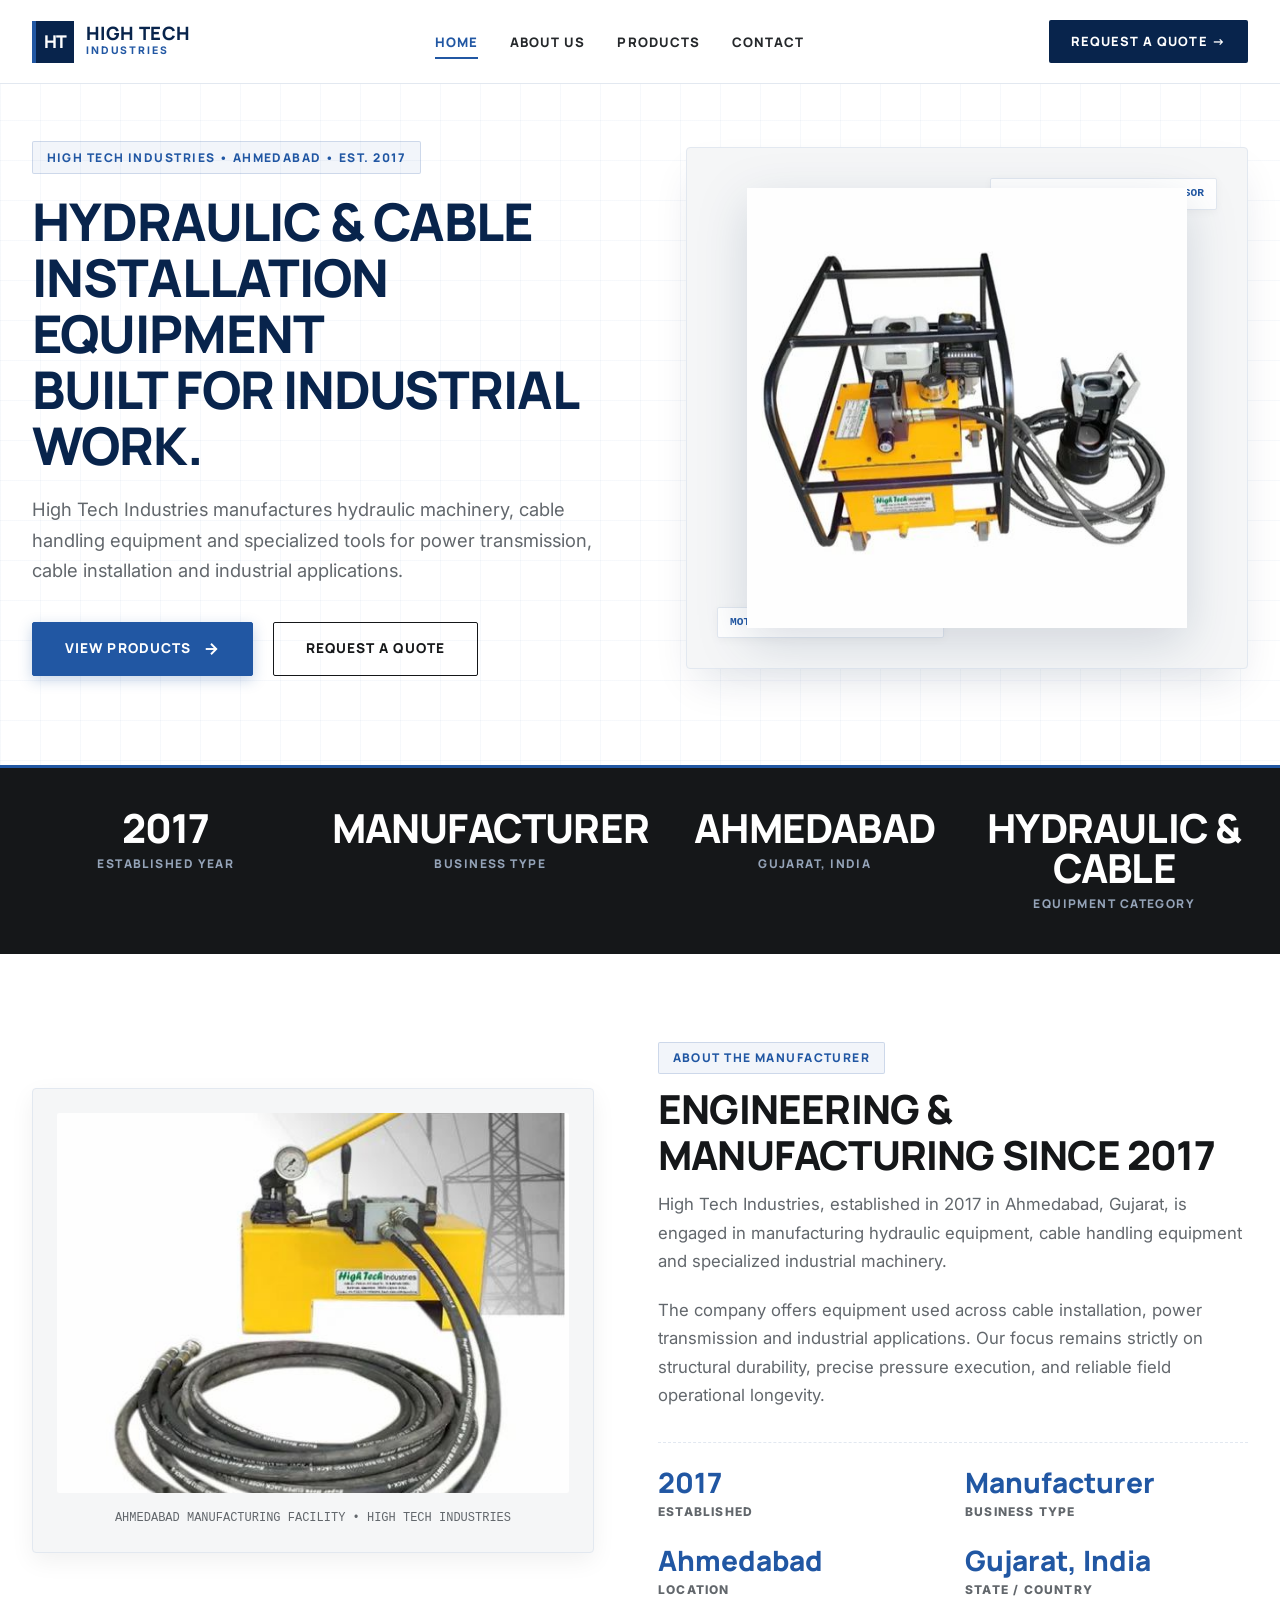
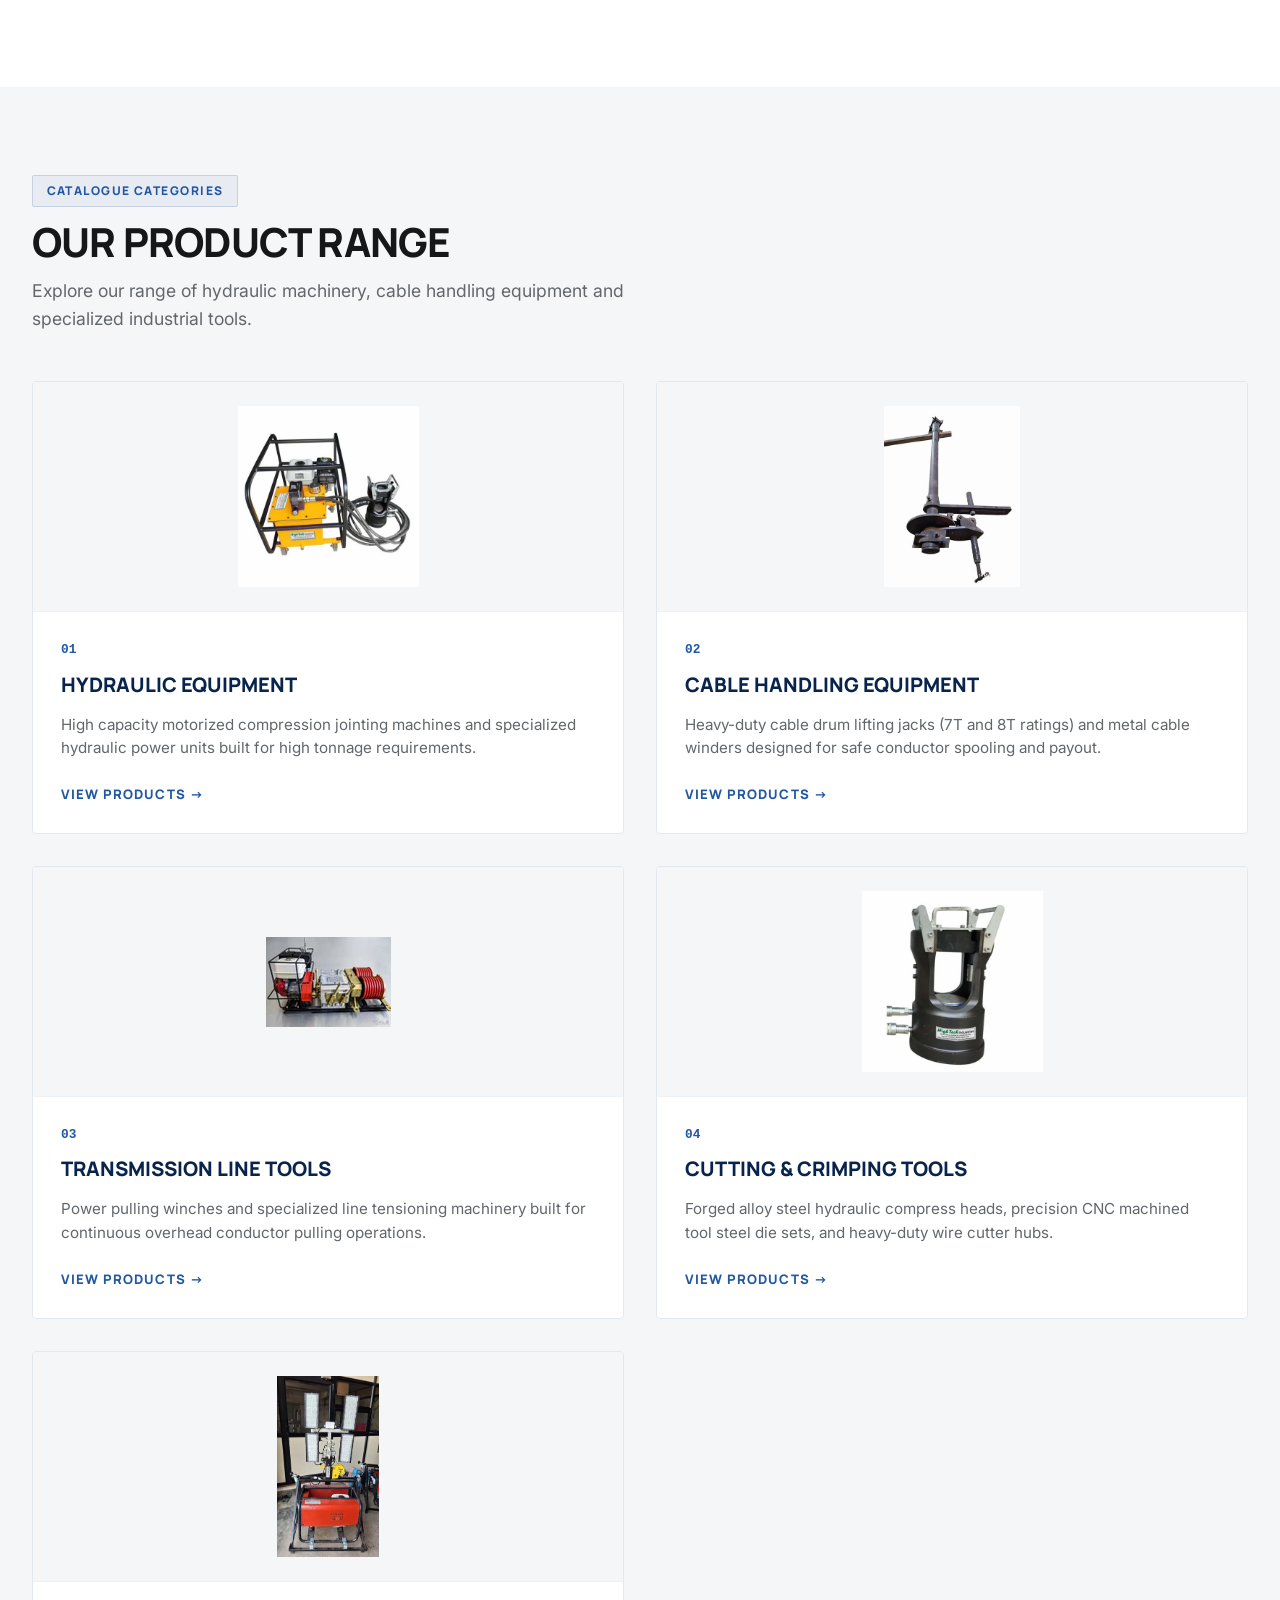
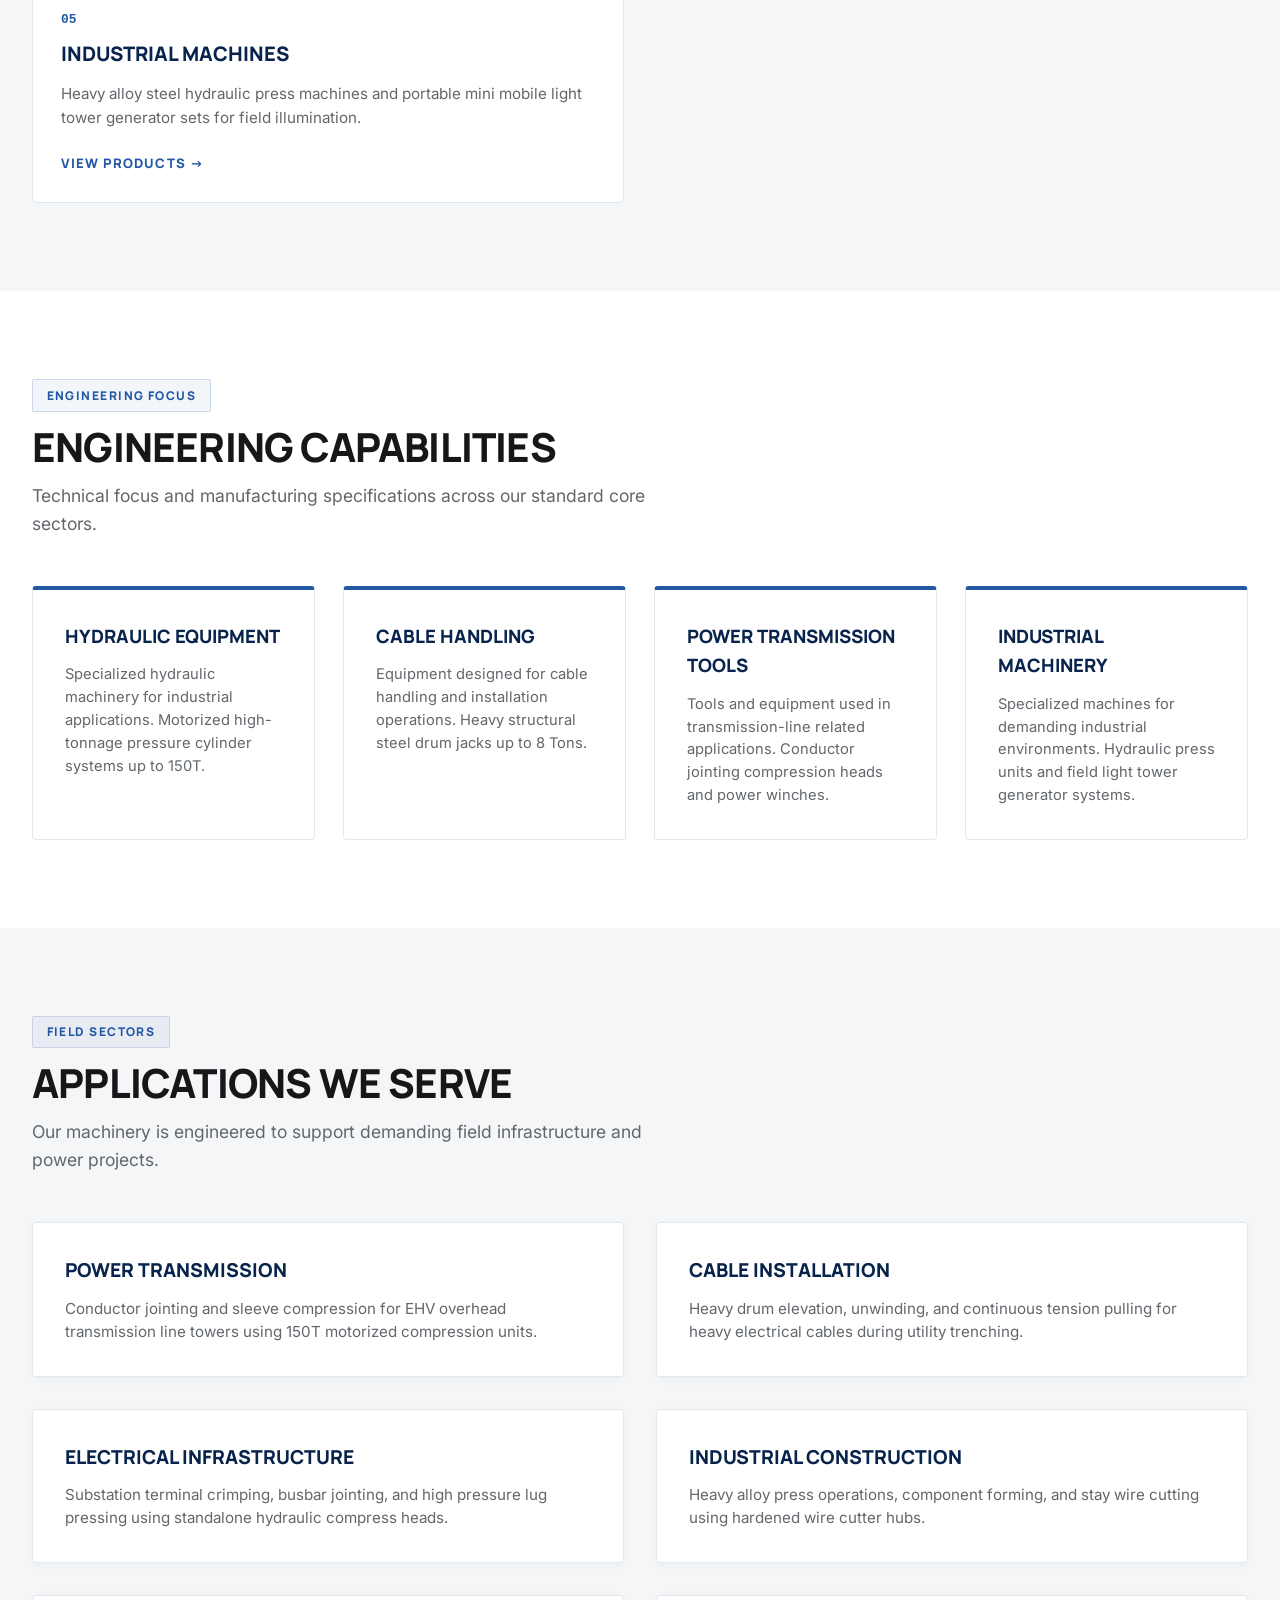
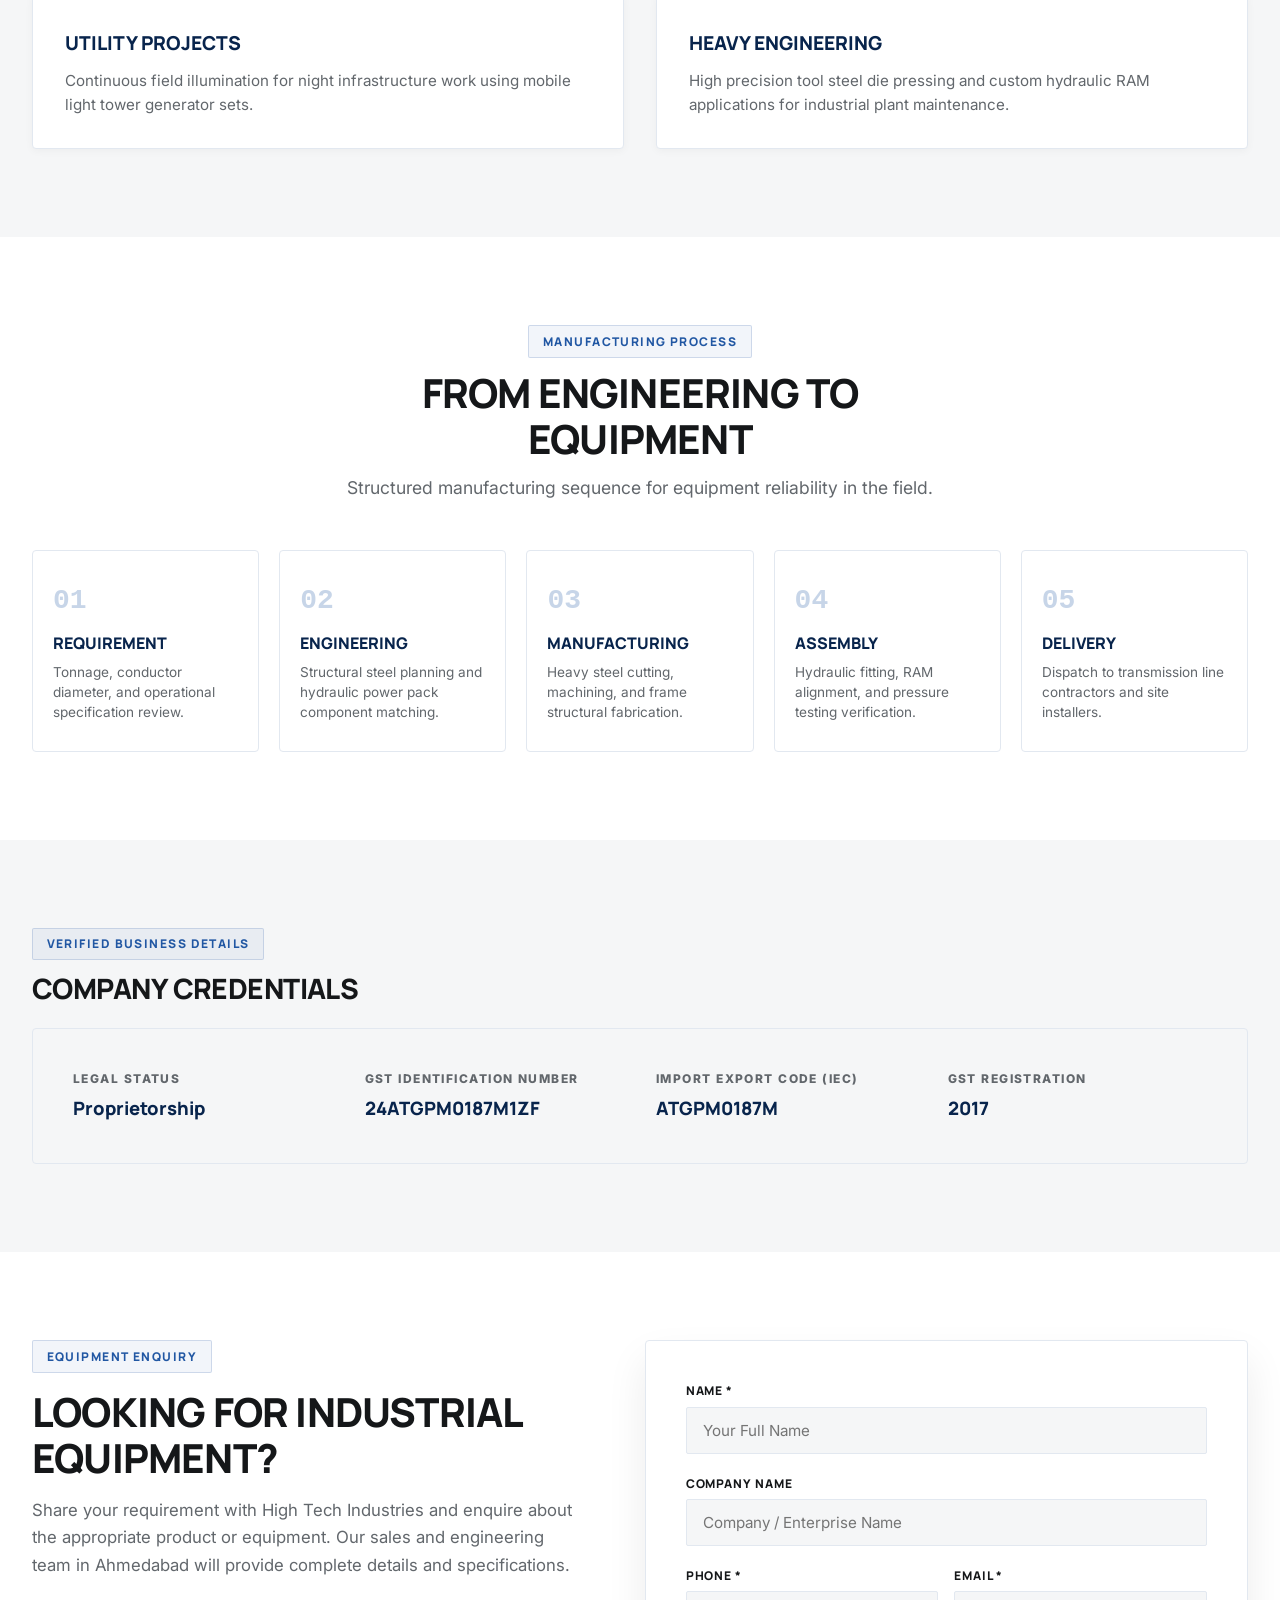
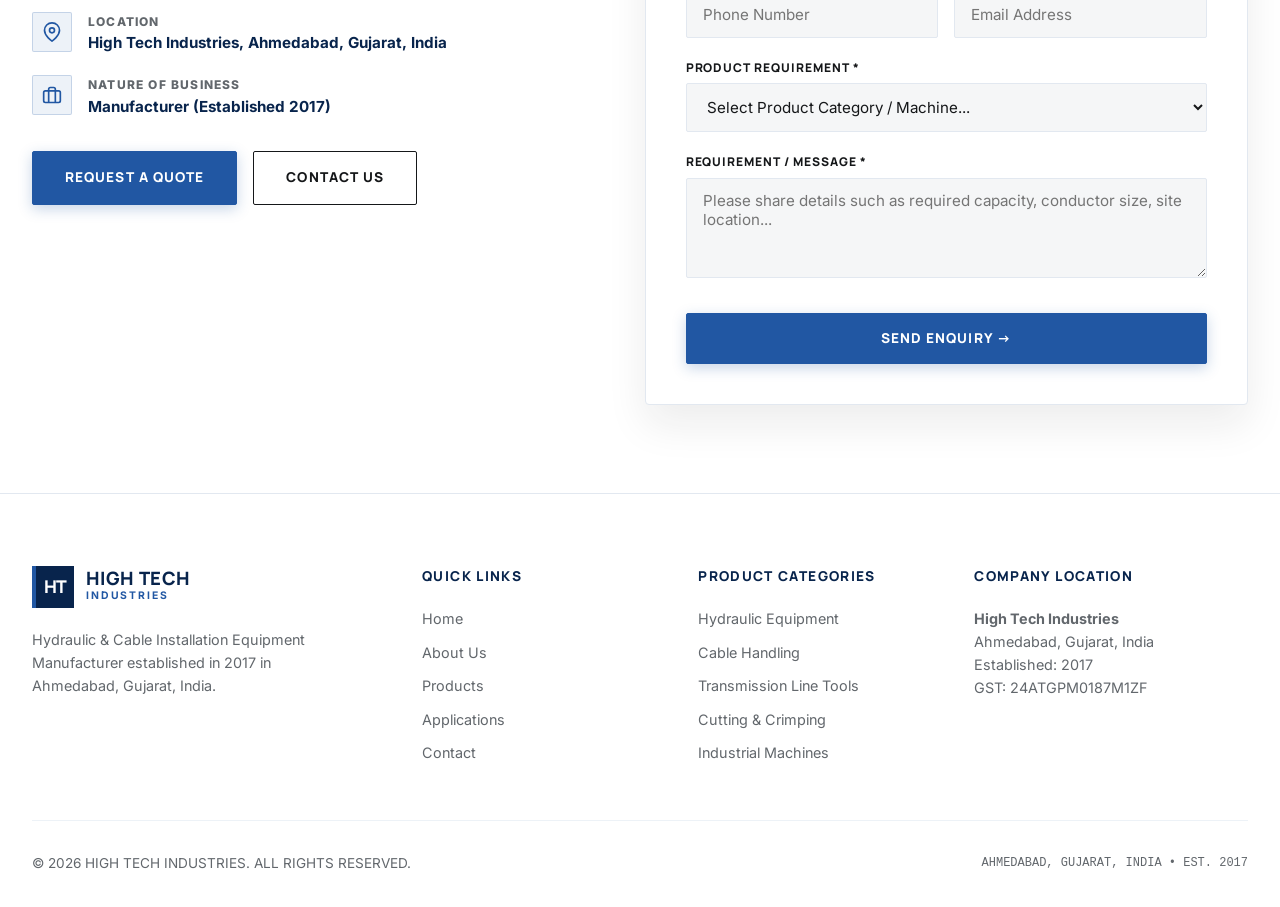
==== index.html @ d9c20f84 "Add files via upload" ====
<!DOCTYPE html>
<html lang="en">

<head>
  <meta charset="UTF-8">
  <meta name="viewport" content="width=device-width, initial-scale=1.0">

  <title>High Tech Industries | Hydraulic & Cable Equipment Manufacturer Ahmedabad</title>
  <meta name="title" content="High Tech Industries | Hydraulic & Cable Equipment Manufacturer Ahmedabad">
  <meta name="description"
    content="High Tech Industries is an Ahmedabad-based manufacturer of hydraulic compressor machines, cable handling equipment, drum lifting jacks, hydraulic tools and industrial machinery. Established 2017.">
  <meta name="keywords"
    content="Hydraulic Compressor Manufacturer, Hydraulic Compressor Joint Machine, Cable Drum Lifting Jack, Cable Pulling Winch Manufacturer, Hydraulic Crimping Tools, Cable Installation Equipment, Power Transmission Tools, Ahmedabad, Gujarat">
  <meta name="robots" content="index, follow">

  <!-- Open Graph -->
  <meta property="og:type" content="website">
  <meta property="og:title" content="High Tech Industries | Hydraulic & Cable Equipment Manufacturer Ahmedabad">
  <meta property="og:description"
    content="High Tech Industries manufactures hydraulic machinery, cable handling equipment and specialized industrial tools. Established 2017 in Ahmedabad, Gujarat.">
  <meta property="og:image" content="assets/images/hero/hero-product-150t.jpg">

  <!-- Favicon -->
  <link rel="icon" type="image/svg+xml"
    href="data:image/svg+xml,<svg xmlns='http://www.w3.org/2000/svg' viewBox='0 0 100 100'><rect width='100' height='100' fill='%2308244C'/><text y='70' x='20' font-size='65' fill='%232157A3' font-weight='bold'>H</text></svg>">

  <!-- Stylesheet -->
  <link rel="stylesheet" href="css/style.css">

  <!-- Organization Schema -->
  <script type="application/ld+json">
  {
    "@context": "https://schema.org",
    "@type": "Organization",
    "name": "High Tech Industries",
    "url": "https://hightechindustries.in",
    "logo": "assets/images/hero/hero-product-150t.jpg",
    "foundingDate": "2017",
    "taxID": "24ATGPM0187M1ZF",
    "address": {
      "@type": "PostalAddress",
      "addressLocality": "Ahmedabad",
      "addressRegion": "Gujarat",
      "addressCountry": "India"
    },
    "description": "Manufacturer of hydraulic compressor joint machines, cable drum lifting jacks, cable winches, and industrial hydraulic machinery."
  }
  </script>
</head>

<body>

  <!-- CORPORATE HEADER -->
  <header class="site-header" id="siteHeader">
    <div class="container header-inner">
      <a href="index.html" class="brand-logo-wrap" aria-label="High Tech Industries Home">
        <div class="brand-logo-mark">HT</div>
        <div class="brand-logo-text">
          <span class="brand-logo-title">HIGH TECH</span>
          <span class="brand-logo-sub">INDUSTRIES</span>
        </div>
      </a>

      <ul class="nav-links-list">
        <li><a href="index.html" class="nav-item-link active">HOME</a></li>
        <li><a href="about.html" class="nav-item-link">ABOUT US</a></li>
        <li><a href="products.html" class="nav-item-link">PRODUCTS</a></li>
        <li><a href="contact.html" class="nav-item-link">CONTACT</a></li>
      </ul>

      <div style="display: flex; align-items: center; gap: 1rem;">
        <a href="#contactSection" class="nav-cta-btn">
          REQUEST A QUOTE &rarr;
        </a>
        <button class="mobile-nav-toggle" id="mobileNavToggle" aria-label="Toggle Navigation Menu">
          <span></span>
          <span></span>
          <span></span>
        </button>
      </div>
    </div>
  </header>

  <!-- MOBILE MENU OVERLAY -->
  <div class="mobile-full-menu" id="mobileFullMenu">
    <ul class="mobile-menu-links">
      <li><a href="index.html" class="mobile-menu-link">HOME</a></li>
      <li><a href="about.html" class="mobile-menu-link">ABOUT US</a></li>
      <li><a href="products.html" class="mobile-menu-link">PRODUCTS</a></li>
      <li><a href="contact.html" class="mobile-menu-link">CONTACT</a></li>
      <li style="margin-top: 0.5rem;">
        <a href="#contactSection" class="btn-primary-hero" style="width: 100%;">REQUEST A QUOTE &rarr;</a>
      </li>
    </ul>
  </div>

  <!-- HOMEPAGE HERO SECTION -->
  <section class="hero-light-stage" id="heroSection">
    <div class="tech-grid-light-bg"></div>
    <div class="container hero-grid-layout">

      <!-- Left Content -->
      <div class="reveal-fade-up">
        <div style="margin-bottom: 1.25rem;">
          <span class="tech-tag">
            HIGH TECH INDUSTRIES &bull; AHMEDABAD &bull; EST. 2017
          </span>
        </div>

        <h1 class="hero-super-title">
          HYDRAULIC & CABLE<br>
          INSTALLATION EQUIPMENT<br>
          BUILT FOR INDUSTRIAL WORK.
        </h1>

        <p class="hero-sub-text">
          High Tech Industries manufactures hydraulic machinery, cable handling equipment and specialized tools for
          power transmission, cable installation and industrial applications.
        </p>

        <div class="hero-btn-group">
          <a href="products.html" class="btn-primary-hero">
            VIEW PRODUCTS
            <svg width="18" height="18" viewBox="0 0 24 24" fill="none" stroke="currentColor" stroke-width="2.5">
              <line x1="5" y1="12" x2="19" y2="12"></line>
              <polyline points="12 5 19 12 12 19"></polyline>
            </svg>
          </a>
          <a href="#contactSection" class="btn-outline-hero">REQUEST A QUOTE</a>
        </div>
      </div>

      <!-- Right Visual Stage (Real Product Photo) -->
      <div class="hero-product-stage" id="heroProductStage">
        <div class="hero-product-frame">
          <div class="hero-tech-annotation top-right">
            01 / 150T HYDRAULIC COMPRESSOR
          </div>
          <div class="hero-tech-annotation bottom-left">
            MOTORIZED HYDRAULIC POWER PACK
          </div>

          <img src="assets/images/hero/hero-product-150t.jpg"
            alt="150T Hydraulic Compressor Joint Machine manufactured by High Tech Industries Ahmedabad"
            fetchpriority="high" />
        </div>
      </div>

    </div>
  </section>

  <!-- TRUST INFORMATION STRIP -->
  <section class="trust-info-strip">
    <div class="container trust-info-grid">
      <div>
        <div class="trust-stat-num">2017</div>
        <div class="trust-stat-label">ESTABLISHED YEAR</div>
      </div>
      <div>
        <div class="trust-stat-num">MANUFACTURER</div>
        <div class="trust-stat-label">BUSINESS TYPE</div>
      </div>
      <div>
        <div class="trust-stat-num">AHMEDABAD</div>
        <div class="trust-stat-label">GUJARAT, INDIA</div>
      </div>
      <div>
        <div class="trust-stat-num">HYDRAULIC & CABLE</div>
        <div class="trust-stat-label">EQUIPMENT CATEGORY</div>
      </div>
    </div>
  </section>

  <!-- ABOUT COMPANY SECTION -->
  <section class="section-padding" id="aboutSection">
    <div class="container about-grid">
      <div class="about-visual-box reveal-clip-up">
        <img src="assets/images/company/factory-facility.jpg"
          alt="High Tech Industries Manufacturing Facility in Ahmedabad" />
        <div
          style="margin-top: 1rem; font-family: var(--font-mono); font-size: 0.75rem; color: var(--color-text-secondary); text-align: center;">
          AHMEDABAD MANUFACTURING FACILITY &bull; HIGH TECH INDUSTRIES
        </div>
      </div>

      <div class="reveal-fade-up">
        <span class="tech-tag">ABOUT THE MANUFACTURER</span>
        <h2 class="section-title">ENGINEERING & MANUFACTURING SINCE 2017</h2>
        <p style="color: var(--color-text-secondary); font-size: 1.05rem; line-height: 1.7; margin-bottom: 1.25rem;">
          High Tech Industries, established in 2017 in Ahmedabad, Gujarat, is engaged in manufacturing hydraulic
          equipment, cable handling equipment and specialized industrial machinery.
        </p>
        <p style="color: var(--color-text-secondary); font-size: 1.05rem; line-height: 1.7;">
          The company offers equipment used across cable installation, power transmission and industrial applications.
          Our focus remains strictly on structural durability, precise pressure execution, and reliable field
          operational longevity.
        </p>

        <div class="about-info-specs">
          <div>
            <div class="about-spec-val">2017</div>
            <div class="about-spec-lbl">Established</div>
          </div>
          <div>
            <div class="about-spec-val">Manufacturer</div>
            <div class="about-spec-lbl">Business Type</div>
          </div>
          <div>
            <div class="about-spec-val">Ahmedabad</div>
            <div class="about-spec-lbl">Location</div>
          </div>
          <div>
            <div class="about-spec-val">Gujarat, India</div>
            <div class="about-spec-lbl">State / Country</div>
          </div>
        </div>
      </div>
    </div>
  </section>

  <!-- PRODUCT CATEGORIES SECTION -->
  <section class="section-padding" style="background-color: var(--color-light-grey);" id="categoriesSection">
    <div class="container">
      <div class="editorial-header reveal-fade-up">
        <span class="tech-tag">CATALOGUE CATEGORIES</span>
        <h2 class="section-title">OUR PRODUCT RANGE</h2>
        <p class="section-subtitle">
          Explore our range of hydraulic machinery, cable handling equipment and specialized industrial tools.
        </p>
      </div>

      <div class="category-panels-grid">

        <!-- Category 01 -->
        <div class="category-panel-card reveal-fade-up">
          <div class="cat-panel-img-box">
            <img src="assets/images/products/hydraulic-compressor/hydraulic-compressor-150t.jpg"
              alt="Hydraulic Equipment" />
          </div>
          <div class="cat-panel-body">
            <div class="cat-panel-num">01</div>
            <h3 class="cat-panel-title">HYDRAULIC EQUIPMENT</h3>
            <p class="cat-panel-desc">
              High capacity motorized compression jointing machines and specialized hydraulic power units built for high
              tonnage requirements.
            </p>
            <a href="products.html" class="cat-panel-link">VIEW PRODUCTS &rarr;</a>
          </div>
        </div>

        <!-- Category 02 -->
        <div class="category-panel-card reveal-fade-up">
          <div class="cat-panel-img-box">
            <img src="assets/images/products/cable-drum-jack/drum-lifting-jack-8-ton.jpg"
              alt="Cable Handling Equipment" />
          </div>
          <div class="cat-panel-body">
            <div class="cat-panel-num">02</div>
            <h3 class="cat-panel-title">CABLE HANDLING EQUIPMENT</h3>
            <p class="cat-panel-desc">
              Heavy-duty cable drum lifting jacks (7T and 8T ratings) and metal cable winders designed for safe
              conductor spooling and payout.
            </p>
            <a href="products.html" class="cat-panel-link">VIEW PRODUCTS &rarr;</a>
          </div>
        </div>

        <!-- Category 03 -->
        <div class="category-panel-card reveal-fade-up">
          <div class="cat-panel-img-box">
            <img src="assets/images/products/cable-winch/cable-pulling-winch.jpg" alt="Transmission Line Tools" />
          </div>
          <div class="cat-panel-body">
            <div class="cat-panel-num">03</div>
            <h3 class="cat-panel-title">TRANSMISSION LINE TOOLS</h3>
            <p class="cat-panel-desc">
              Power pulling winches and specialized line tensioning machinery built for continuous overhead conductor
              pulling operations.
            </p>
            <a href="products.html" class="cat-panel-link">VIEW PRODUCTS &rarr;</a>
          </div>
        </div>

        <!-- Category 04 -->
        <div class="category-panel-card reveal-fade-up">
          <div class="cat-panel-img-box">
            <img src="assets/images/products/compressor-head/hydraulic-compress-head.jpg"
              alt="Cutting & Crimping Tools" />
          </div>
          <div class="cat-panel-body">
            <div class="cat-panel-num">04</div>
            <h3 class="cat-panel-title">CUTTING & CRIMPING TOOLS</h3>
            <p class="cat-panel-desc">
              Forged alloy steel hydraulic compress heads, precision CNC machined tool steel die sets, and heavy-duty
              wire cutter hubs.
            </p>
            <a href="products.html" class="cat-panel-link">VIEW PRODUCTS &rarr;</a>
          </div>
        </div>

        <!-- Category 05 -->
        <div class="category-panel-card reveal-fade-up">
          <div class="cat-panel-img-box">
            <img src="assets/images/products/tower-generator/mini-mobile-light-tower.jpg" alt="Industrial Machines" />
          </div>
          <div class="cat-panel-body">
            <div class="cat-panel-num">05</div>
            <h3 class="cat-panel-title">INDUSTRIAL MACHINES</h3>
            <p class="cat-panel-desc">
              Heavy alloy steel hydraulic press machines and portable mini mobile light tower generator sets for field
              illumination.
            </p>
            <a href="products.html" class="cat-panel-link">VIEW PRODUCTS &rarr;</a>
          </div>
        </div>

      </div>
    </div>
  </section>

  <!-- ENGINEERING CAPABILITIES -->
  <section class="section-padding" id="capabilitiesSection">
    <div class="container">
      <div class="editorial-header reveal-fade-up">
        <span class="tech-tag">ENGINEERING FOCUS</span>
        <h2 class="section-title">ENGINEERING CAPABILITIES</h2>
        <p class="section-subtitle">Technical focus and manufacturing specifications across our standard core sectors.
        </p>
      </div>

      <div class="capabilities-grid">

        <div class="cap-card reveal-fade-up">
          <h3 class="cap-card-title">HYDRAULIC EQUIPMENT</h3>
          <p class="cap-card-desc">
            Specialized hydraulic machinery for industrial applications. Motorized high-tonnage pressure cylinder
            systems up to 150T.
          </p>
        </div>

        <div class="cap-card reveal-fade-up">
          <h3 class="cap-card-title">CABLE HANDLING</h3>
          <p class="cap-card-desc">
            Equipment designed for cable handling and installation operations. Heavy structural steel drum jacks up to 8
            Tons.
          </p>
        </div>

        <div class="cap-card reveal-fade-up">
          <h3 class="cap-card-title">POWER TRANSMISSION TOOLS</h3>
          <p class="cap-card-desc">
            Tools and equipment used in transmission-line related applications. Conductor jointing compression heads and
            power winches.
          </p>
        </div>

        <div class="cap-card reveal-fade-up">
          <h3 class="cap-card-title">INDUSTRIAL MACHINERY</h3>
          <p class="cap-card-desc">
            Specialized machines for demanding industrial environments. Hydraulic press units and field light tower
            generator systems.
          </p>
        </div>

      </div>
    </div>
  </section>

  <!-- APPLICATIONS WE SERVE -->
  <section class="section-padding" style="background-color: var(--color-light-grey);" id="applicationsSection">
    <div class="container">
      <div class="editorial-header reveal-fade-up">
        <span class="tech-tag">FIELD SECTORS</span>
        <h2 class="section-title">APPLICATIONS WE SERVE</h2>
        <p class="section-subtitle">Our machinery is engineered to support demanding field infrastructure and power
          projects.</p>
      </div>

      <div class="applications-grid">

        <div class="app-card reveal-fade-up">
          <h3 class="app-card-title">POWER TRANSMISSION</h3>
          <p class="app-card-desc">
            Conductor jointing and sleeve compression for EHV overhead transmission line towers using 150T motorized
            compression units.
          </p>
        </div>

        <div class="app-card reveal-fade-up">
          <h3 class="app-card-title">CABLE INSTALLATION</h3>
          <p class="app-card-desc">
            Heavy drum elevation, unwinding, and continuous tension pulling for heavy electrical cables during utility
            trenching.
          </p>
        </div>

        <div class="app-card reveal-fade-up">
          <h3 class="app-card-title">ELECTRICAL INFRASTRUCTURE</h3>
          <p class="app-card-desc">
            Substation terminal crimping, busbar jointing, and high pressure lug pressing using standalone hydraulic
            compress heads.
          </p>
        </div>

        <div class="app-card reveal-fade-up">
          <h3 class="app-card-title">INDUSTRIAL CONSTRUCTION</h3>
          <p class="app-card-desc">
            Heavy alloy press operations, component forming, and stay wire cutting using hardened wire cutter hubs.
          </p>
        </div>

        <div class="app-card reveal-fade-up">
          <h3 class="app-card-title">UTILITY PROJECTS</h3>
          <p class="app-card-desc">
            Continuous field illumination for night infrastructure work using mobile light tower generator sets.
          </p>
        </div>

        <div class="app-card reveal-fade-up">
          <h3 class="app-card-title">HEAVY ENGINEERING</h3>
          <p class="app-card-desc">
            High precision tool steel die pressing and custom hydraulic RAM applications for industrial plant
            maintenance.
          </p>
        </div>

      </div>
    </div>
  </section>

  <!-- MANUFACTURING / WORKFLOW -->
  <section class="section-padding" id="workflowSection">
    <div class="container">
      <div class="editorial-header reveal-fade-up"
        style="text-align: center; max-width: 650px; margin: 0 auto 3rem auto;">
        <span class="tech-tag">MANUFACTURING PROCESS</span>
        <h2 class="section-title">FROM ENGINEERING TO EQUIPMENT</h2>
        <p class="section-subtitle">Structured manufacturing sequence for equipment reliability in the field.</p>
      </div>

      <div class="workflow-steps-grid">

        <div class="workflow-step-card reveal-fade-up">
          <div class="workflow-step-num">01</div>
          <h3 class="workflow-step-title">REQUIREMENT</h3>
          <p class="workflow-step-desc">Tonnage, conductor diameter, and operational specification review.</p>
        </div>

        <div class="workflow-step-card reveal-fade-up">
          <div class="workflow-step-num">02</div>
          <h3 class="workflow-step-title">ENGINEERING</h3>
          <p class="workflow-step-desc">Structural steel planning and hydraulic power pack component matching.</p>
        </div>

        <div class="workflow-step-card reveal-fade-up">
          <div class="workflow-step-num">03</div>
          <h3 class="workflow-step-title">MANUFACTURING</h3>
          <p class="workflow-step-desc">Heavy steel cutting, machining, and frame structural fabrication.</p>
        </div>

        <div class="workflow-step-card reveal-fade-up">
          <div class="workflow-step-num">04</div>
          <h3 class="workflow-step-title">ASSEMBLY</h3>
          <p class="workflow-step-desc">Hydraulic fitting, RAM alignment, and pressure testing verification.</p>
        </div>

        <div class="workflow-step-card reveal-fade-up">
          <div class="workflow-step-num">05</div>
          <h3 class="workflow-step-title">DELIVERY</h3>
          <p class="workflow-step-desc">Dispatch to transmission line contractors and site installers.</p>
        </div>

      </div>
    </div>
  </section>

  <!-- COMPANY CREDENTIALS -->
  <section class="section-padding" style="background-color: var(--color-light-grey);" id="credentialsSection">
    <div class="container">
      <div style="margin-bottom: 1.5rem;">
        <span class="tech-tag">VERIFIED BUSINESS DETAILS</span>
        <h2 class="section-title" style="font-size: 1.75rem;">COMPANY CREDENTIALS</h2>
      </div>

      <div class="credentials-panel reveal-fade-up">
        <div>
          <div class="cred-item-title">Legal Status</div>
          <div class="cred-item-val">Proprietorship</div>
        </div>
        <div>
          <div class="cred-item-title">GST Identification Number</div>
          <div class="cred-item-val">24ATGPM0187M1ZF</div>
        </div>
        <div>
          <div class="cred-item-title">Import Export Code (IEC)</div>
          <div class="cred-item-val">ATGPM0187M</div>
        </div>
        <div>
          <div class="cred-item-title">GST Registration</div>
          <div class="cred-item-val">2017</div>
        </div>
      </div>
    </div>
  </section>

  <!-- ENQUIRY SECTION & FORM -->
  <section class="section-padding" id="contactSection">
    <div class="container enquiry-card-grid">

      <div class="reveal-fade-up">
        <span class="tech-tag">EQUIPMENT ENQUIRY</span>
        <h2 class="section-title" style="margin-top: 1rem;">
          LOOKING FOR INDUSTRIAL EQUIPMENT?
        </h2>
        <p
          style="color: var(--color-text-secondary); font-size: 1.05rem; line-height: 1.65; margin-top: 1rem; margin-bottom: 2rem;">
          Share your requirement with High Tech Industries and enquire about the appropriate product or equipment. Our
          sales and engineering team in Ahmedabad will provide complete details and specifications.
        </p>

        <div style="display: flex; flex-direction: column; gap: 1.25rem;">
          <div style="display: flex; align-items: flex-start; gap: 1rem;">
            <div
              style="width: 40px; height: 40px; background: rgba(33, 87, 163, 0.08); border: 1px solid rgba(33, 87, 163, 0.2); color: var(--color-brand-blue); display: flex; align-items: center; justify-content: center; border-radius: 2px;">
              <svg width="20" height="20" viewBox="0 0 24 24" fill="none" stroke="currentColor" stroke-width="2">
                <path d="M21 10c0 7-9 13-9 13s-9-6-9-13a9 9 0 0 1 18 0z"></path>
                <circle cx="12" cy="10" r="3"></circle>
              </svg>
            </div>
            <div>
              <div
                style="font-size: 0.75rem; font-weight: 800; color: var(--color-text-secondary); letter-spacing: 0.1em; text-transform: uppercase;">
                LOCATION</div>
              <div style="font-size: 0.95rem; font-weight: 700; color: var(--color-dark-blue);">High Tech Industries,
                Ahmedabad, Gujarat, India</div>
            </div>
          </div>
          <div style="display: flex; align-items: flex-start; gap: 1rem;">
            <div
              style="width: 40px; height: 40px; background: rgba(33, 87, 163, 0.08); border: 1px solid rgba(33, 87, 163, 0.2); color: var(--color-brand-blue); display: flex; align-items: center; justify-content: center; border-radius: 2px;">
              <svg width="20" height="20" viewBox="0 0 24 24" fill="none" stroke="currentColor" stroke-width="2">
                <rect x="2" y="7" width="20" height="14" rx="2" ry="2"></rect>
                <path d="M16 21V5a2 2 0 0 0-2-2h-4a2 2 0 0 0-2 2v16"></path>
              </svg>
            </div>
            <div>
              <div
                style="font-size: 0.75rem; font-weight: 800; color: var(--color-text-secondary); letter-spacing: 0.1em; text-transform: uppercase;">
                NATURE OF BUSINESS</div>
              <div style="font-size: 0.95rem; font-weight: 700; color: var(--color-dark-blue);">Manufacturer
                (Established 2017)</div>
            </div>
          </div>
        </div>

        <div style="margin-top: 2rem; display: flex; gap: 1rem;">
          <a href="#rfqForm" class="btn-primary-hero">REQUEST A QUOTE</a>
          <a href="contact.html" class="btn-outline-hero">CONTACT US</a>
        </div>
      </div>

      <!-- Right Form -->
      <div class="inquiry-card reveal-fade-up">
        <form id="rfqForm">
          <div style="display: flex; flex-direction: column; gap: 1.25rem;">
            <div>
              <label class="form-group-label" for="cName">NAME *</label>
              <input type="text" id="cName" class="form-control-input" placeholder="Your Full Name" required />
            </div>

            <div>
              <label class="form-group-label" for="cCompany">COMPANY NAME</label>
              <input type="text" id="cCompany" class="form-control-input" placeholder="Company / Enterprise Name" />
            </div>

            <div style="display: grid; grid-template-columns: 1fr 1fr; gap: 1rem;">
              <div>
                <label class="form-group-label" for="cPhone">PHONE *</label>
                <input type="tel" id="cPhone" class="form-control-input" placeholder="Phone Number" required />
              </div>
              <div>
                <label class="form-group-label" for="cEmail">EMAIL *</label>
                <input type="email" id="cEmail" class="form-control-input" placeholder="Email Address" required />
              </div>
            </div>

            <div>
              <label class="form-group-label" for="cProduct">PRODUCT REQUIREMENT *</label>
              <select id="cProduct" class="form-control-input" required>
                <option value="">Select Product Category / Machine...</option>
                <option value="150T Hydraulic Compressor Joint Machine">150T Hydraulic Compressor Joint Machine</option>
                <option value="Mild Steel Hydraulic Compressor Machine">Mild Steel Hydraulic Compressor Machine</option>
                <option value="Cable Drum Lifting Jack (8 Ton / 7 Ton)">Cable Drum Lifting Jack (8 Ton / 7 Ton)</option>
                <option value="Cable Pulling Winch">Cable Pulling / Power Winch</option>
                <option value="Hydraulic Compress Head">Hydraulic Compress Head</option>
                <option value="Metal Cable Winder Machine">Metal Cable Winder Machine</option>
                <option value="Compressor Die Sets & Cutter Hubs">Compressor Die Sets & Cutter Hubs</option>
                <option value="Alloy Steel Hydraulic Press Machine">Alloy Steel Hydraulic Press Machine</option>
                <option value="Mini Mobile Light Tower Generator">Mini Mobile Light Tower Generator</option>
              </select>
            </div>

            <div>
              <label class="form-group-label" for="cMessage">REQUIREMENT / MESSAGE *</label>
              <textarea id="cMessage" class="form-control-input" style="min-height: 100px;"
                placeholder="Please share details such as required capacity, conductor size, site location..."
                required></textarea>
            </div>

            <button type="submit" class="btn-primary-hero" style="width: 100%; margin-top: 0.5rem;">
              SEND ENQUIRY &rarr;
            </button>
          </div>
        </form>
      </div>

    </div>
  </section>

  <!-- CORPORATE FOOTER -->
  <footer class="site-footer">
    <div class="container">
      <div class="footer-top-grid">
        <div>
          <a href="index.html" class="brand-logo-wrap" style="margin-bottom: 1.25rem;">
            <div class="brand-logo-mark">HT</div>
            <div class="brand-logo-text">
              <span class="brand-logo-title">HIGH TECH</span>
              <span class="brand-logo-sub">INDUSTRIES</span>
            </div>
          </a>
          <p style="font-size: 0.9rem; line-height: 1.6; color: var(--color-text-secondary); max-width: 320px;">
            Hydraulic & Cable Installation Equipment Manufacturer established in 2017 in Ahmedabad, Gujarat, India.
          </p>
        </div>

        <div>
          <div class="footer-col-heading">QUICK LINKS</div>
          <ul class="footer-links-list">
            <li><a href="index.html">Home</a></li>
            <li><a href="about.html">About Us</a></li>
            <li><a href="products.html">Products</a></li>
            <li><a href="#applicationsSection">Applications</a></li>
            <li><a href="contact.html">Contact</a></li>
          </ul>
        </div>

        <div>
          <div class="footer-col-heading">PRODUCT CATEGORIES</div>
          <ul class="footer-links-list">
            <li><a href="products.html">Hydraulic Equipment</a></li>
            <li><a href="products.html">Cable Handling</a></li>
            <li><a href="products.html">Transmission Line Tools</a></li>
            <li><a href="products.html">Cutting & Crimping</a></li>
            <li><a href="products.html">Industrial Machines</a></li>
          </ul>
        </div>

        <div>
          <div class="footer-col-heading">COMPANY LOCATION</div>
          <p style="font-size: 0.9rem; line-height: 1.6; color: var(--color-text-secondary);">
            <strong>High Tech Industries</strong><br>
            Ahmedabad, Gujarat, India<br>
            Established: 2017<br>
            GST: 24ATGPM0187M1ZF
          </p>
        </div>
      </div>

      <div class="footer-bottom-strip">
        <div>&copy; 2026 HIGH TECH INDUSTRIES. ALL RIGHTS RESERVED.</div>
        <div style="font-family: var(--font-mono); font-size: 0.75rem; color: var(--color-text-secondary);">
          AHMEDABAD, GUJARAT, INDIA &bull; EST. 2017
        </div>
      </div>
    </div>
  </footer>

  <!-- Main JavaScript -->
  <script src="js/main.js"></script>
</body>

</html>
---- css/style.css ----
/* 
  High Tech Industries - Design System & Unified Corporate CSS
  Color Palette:
    Primary White: #FFFFFF
    Light Grey: #F5F6F7
    Dark: #151719
    Text Primary: #25282B
    Secondary Text: #62676C
    Brand / Engineering Blue: #2157A3
    Dark Blue: #08244C
    Border: #E2E8F0
*/

@import url('https://fonts.googleapis.com/css2?family=Inter:wght@300;400;500;600;700&family=Manrope:wght@400;500;600;700;800;900&display=swap');

:root {
  --color-white: #FFFFFF;
  --color-light-grey: #F5F6F7;
  --color-surface: #FAFAFB;
  --color-dark: #151719;
  --color-text-primary: #25282B;
  --color-text-secondary: #62676C;
  --color-brand-blue: #2157A3;
  --color-dark-blue: #08244C;
  --color-border: #E2E8F0;
  --color-border-subtle: #EDF2F7;

  --font-heading: 'Manrope', -apple-system, BlinkMacSystemFont, 'Segoe UI', Roboto, sans-serif;
  --font-body: 'Inter', -apple-system, BlinkMacSystemFont, 'Segoe UI', Roboto, sans-serif;
  --font-mono: 'SFMono-Regular', Consolas, 'Liberation Mono', Menlo, monospace;

  --max-width: 1360px;
  --header-height: 84px;
  --header-height-scrolled: 68px;

  --shadow-sm: 0 2px 8px rgba(21, 23, 25, 0.04);
  --shadow-md: 0 8px 24px rgba(21, 23, 25, 0.06);
  --shadow-lg: 0 20px 40px rgba(21, 23, 25, 0.08);
  --shadow-product: 0 20px 40px -10px rgba(8, 36, 76, 0.12);

  --transition-fast: 0.2s cubic-bezier(0.16, 1, 0.3, 1);
  --transition-smooth: 0.35s cubic-bezier(0.16, 1, 0.3, 1);
}

/* RESET & BASE */
*,
*::before,
*::after {
  box-sizing: border-box;
  margin: 0;
  padding: 0;
}

html {
  scroll-behavior: smooth;
  font-size: 16px;
  -webkit-text-size-adjust: 100%;
}

body {
  font-family: var(--font-body);
  background-color: var(--color-white);
  color: var(--color-text-primary);
  line-height: 1.6;
  overflow-x: hidden;
  -webkit-font-smoothing: antialiased;
  -moz-osx-font-smoothing: grayscale;
}

img {
  max-width: 100%;
  height: auto;
  display: block;
}

a {
  color: inherit;
  text-decoration: none;
}

button,
input,
textarea,
select {
  font-family: inherit;
  font-size: inherit;
}

.container {
  width: 100%;
  max-width: var(--max-width);
  margin: 0 auto;
  padding: 0 2rem;
}

/* TYPOGRAPHY & TAGS */
.tech-tag {
  display: inline-flex;
  align-items: center;
  gap: 0.5rem;
  font-family: var(--font-heading);
  font-size: 0.75rem;
  font-weight: 800;
  letter-spacing: 0.12em;
  text-transform: uppercase;
  color: var(--color-brand-blue);
  background: rgba(33, 87, 163, 0.06);
  border: 1px solid rgba(33, 87, 163, 0.18);
  padding: 0.35rem 0.85rem;
  border-radius: 2px;
}

.section-title {
  font-family: var(--font-heading);
  font-size: 2.5rem;
  font-weight: 800;
  line-height: 1.15;
  color: var(--color-dark);
  letter-spacing: -0.02em;
  margin-top: 0.75rem;
  margin-bottom: 0.75rem;
  text-transform: uppercase;
}

.section-subtitle {
  color: var(--color-text-secondary);
  font-size: 1.1rem;
  line-height: 1.6;
  max-width: 650px;
}

/* BUTTONS */
.btn-primary-hero {
  display: inline-flex;
  align-items: center;
  justify-content: center;
  gap: 0.65rem;
  background-color: var(--color-brand-blue);
  color: var(--color-white);
  padding: 0.95rem 2rem;
  font-family: var(--font-heading);
  font-size: 0.85rem;
  font-weight: 800;
  letter-spacing: 0.08em;
  text-transform: uppercase;
  border-radius: 2px;
  border: 1px solid var(--color-brand-blue);
  cursor: pointer;
  transition: all var(--transition-fast);
  box-shadow: 0 4px 14px rgba(33, 87, 163, 0.25);
}

.btn-primary-hero:hover {
  background-color: var(--color-dark-blue);
  border-color: var(--color-dark-blue);
  transform: translateY(-2px);
  box-shadow: 0 6px 20px rgba(8, 36, 76, 0.3);
}

.btn-outline-hero {
  display: inline-flex;
  align-items: center;
  justify-content: center;
  gap: 0.65rem;
  background-color: transparent;
  color: var(--color-dark);
  padding: 0.95rem 2rem;
  font-family: var(--font-heading);
  font-size: 0.85rem;
  font-weight: 800;
  letter-spacing: 0.08em;
  text-transform: uppercase;
  border-radius: 2px;
  border: 1px solid var(--color-dark);
  cursor: pointer;
  transition: all var(--transition-fast);
}

.btn-outline-hero:hover {
  background-color: var(--color-dark);
  color: var(--color-white);
  transform: translateY(-2px);
}

.nav-cta-btn {
  display: inline-flex;
  align-items: center;
  gap: 0.5rem;
  background-color: var(--color-dark-blue);
  color: var(--color-white);
  padding: 0.7rem 1.4rem;
  font-family: var(--font-heading);
  font-size: 0.8rem;
  font-weight: 800;
  letter-spacing: 0.08em;
  text-transform: uppercase;
  border-radius: 2px;
  transition: all var(--transition-fast);
}

.nav-cta-btn:hover {
  background-color: var(--color-brand-blue);
  transform: translateY(-1px);
}

/* STICKY HEADER */
.site-header {
  position: fixed;
  top: 0;
  left: 0;
  width: 100%;
  height: var(--header-height);
  background-color: var(--color-white);
  border-bottom: 1px solid var(--color-border);
  z-index: 1000;
  transition: height var(--transition-smooth), box-shadow var(--transition-smooth);
}

.site-header.scrolled {
  height: var(--header-height-scrolled);
  box-shadow: var(--shadow-md);
  border-bottom-color: var(--color-border-subtle);
}

.header-inner {
  display: flex;
  align-items: center;
  justify-content: space-between;
  height: 100%;
}

.brand-logo-wrap {
  display: flex;
  align-items: center;
  gap: 0.75rem;
  text-decoration: none;
}

.brand-logo-mark {
  width: 42px;
  height: 42px;
  background-color: var(--color-dark-blue);
  border-left: 4px solid var(--color-brand-blue);
  color: var(--color-white);
  display: flex;
  align-items: center;
  justify-content: center;
  font-family: var(--font-heading);
  font-weight: 800;
  font-size: 1.1rem;
  letter-spacing: -0.04em;
}

.brand-logo-text {
  display: flex;
  flex-direction: column;
}

.brand-logo-title {
  font-family: var(--font-heading);
  font-weight: 800;
  font-size: 1.15rem;
  line-height: 1.05;
  color: var(--color-dark-blue);
  letter-spacing: 0.02em;
  text-transform: uppercase;
}

.brand-logo-sub {
  font-size: 0.65rem;
  font-weight: 700;
  letter-spacing: 0.18em;
  color: var(--color-brand-blue);
  text-transform: uppercase;
}

.nav-links-list {
  display: flex;
  align-items: center;
  gap: 2rem;
  list-style: none;
}

.nav-item-link {
  font-family: var(--font-heading);
  font-size: 0.82rem;
  font-weight: 800;
  letter-spacing: 0.08em;
  text-transform: uppercase;
  color: var(--color-text-primary);
  padding: 0.5rem 0;
  position: relative;
  transition: color var(--transition-fast);
}

.nav-item-link::after {
  content: '';
  position: absolute;
  bottom: 0;
  left: 0;
  width: 0;
  height: 2px;
  background-color: var(--color-brand-blue);
  transition: width var(--transition-fast);
}

.nav-item-link:hover,
.nav-item-link.active {
  color: var(--color-brand-blue);
}

.nav-item-link:hover::after,
.nav-item-link.active::after {
  width: 100%;
}

.mobile-nav-toggle {
  display: none;
  background: transparent;
  border: none;
  cursor: pointer;
  padding: 0.5rem;
  z-index: 1002;
}

.mobile-nav-toggle span {
  display: block;
  width: 24px;
  height: 2px;
  background-color: var(--color-dark);
  margin: 5px 0;
  transition: all 0.3s ease;
}

/* MOBILE OVERLAY MENU */
.mobile-full-menu {
  position: fixed;
  top: 0;
  left: 0;
  width: 100%;
  height: 100vh;
  background-color: var(--color-white);
  z-index: 1001;
  display: flex;
  align-items: center;
  justify-content: center;
  opacity: 0;
  visibility: hidden;
  transition: all 0.3s ease;
}

.mobile-full-menu.active {
  opacity: 1;
  visibility: visible;
}

.mobile-menu-links {
  list-style: none;
  text-align: center;
  display: flex;
  flex-direction: column;
  gap: 1.5rem;
}

.mobile-menu-link {
  font-family: var(--font-heading);
  font-size: 1.5rem;
  font-weight: 800;
  color: var(--color-dark-blue);
  text-transform: uppercase;
}

/* HERO SECTION */
.hero-light-stage {
  padding-top: calc(var(--header-height) + 3rem);
  padding-bottom: 5rem;
  position: relative;
  background-color: var(--color-white);
  min-height: 85vh;
  display: flex;
  align-items: center;
}

.tech-grid-light-bg {
  position: absolute;
  inset: 0;
  background-image:
    linear-gradient(to right, rgba(33, 87, 163, 0.04) 1px, transparent 1px),
    linear-gradient(to bottom, rgba(33, 87, 163, 0.04) 1px, transparent 1px);
  background-size: 40px 40px;
  pointer-events: none;
}

.hero-grid-layout {
  display: grid;
  grid-template-columns: 1.05fr 1fr;
  gap: 4rem;
  align-items: center;
  position: relative;
  z-index: 2;
}

.hero-super-title {
  font-family: var(--font-heading);
  font-size: 3.25rem;
  font-weight: 900;
  line-height: 1.08;
  color: var(--color-dark-blue);
  letter-spacing: -0.02em;
  text-transform: uppercase;
  margin-top: 1rem;
  margin-bottom: 1.25rem;
}

.hero-sub-text {
  font-size: 1.15rem;
  line-height: 1.65;
  color: var(--color-text-secondary);
  margin-bottom: 2.25rem;
  max-width: 580px;
}

.hero-btn-group {
  display: flex;
  align-items: center;
  gap: 1.25rem;
  flex-wrap: wrap;
}

/* HERO PRODUCT STAGE RIGHT */
.hero-product-stage {
  position: relative;
  background: var(--color-light-grey);
  border: 1px solid var(--color-border);
  border-radius: 4px;
  padding: 2.5rem;
  display: flex;
  align-items: center;
  justify-content: center;
  box-shadow: var(--shadow-product);
}

.hero-product-frame {
  position: relative;
  width: 100%;
  display: flex;
  align-items: center;
  justify-content: center;
}

.hero-product-frame img {
  max-height: 440px;
  object-fit: contain;
  filter: drop-shadow(0 15px 25px rgba(8, 36, 76, 0.15));
}

.hero-tech-annotation {
  position: absolute;
  font-family: var(--font-mono);
  font-size: 0.7rem;
  font-weight: 700;
  color: var(--color-brand-blue);
  background: var(--color-white);
  border: 1px solid var(--color-border);
  padding: 0.35rem 0.75rem;
  border-radius: 2px;
  box-shadow: var(--shadow-sm);
}

.hero-tech-annotation.top-right {
  top: -10px;
  right: -10px;
}

.hero-tech-annotation.bottom-left {
  bottom: -10px;
  left: -10px;
}

/* TRUST INFORMATION STRIP */
.trust-info-strip {
  background-color: var(--color-dark);
  color: var(--color-white);
  padding: 2.5rem 0;
  border-top: 3px solid var(--color-brand-blue);
}

.trust-info-grid {
  display: grid;
  grid-template-columns: repeat(4, 1fr);
  gap: 2rem;
  text-align: center;
}

.trust-stat-num {
  font-family: var(--font-heading);
  font-size: 2.5rem;
  font-weight: 900;
  color: var(--color-white);
  line-height: 1;
  margin-bottom: 0.4rem;
  letter-spacing: -0.02em;
}

.trust-stat-label {
  font-family: var(--font-heading);
  font-size: 0.75rem;
  font-weight: 800;
  letter-spacing: 0.12em;
  color: #94A3B8;
  text-transform: uppercase;
}

/* SECTIONS COMMON */
.section-padding {
  padding: 5.5rem 0;
}

.editorial-header {
  margin-bottom: 3rem;
}

/* ABOUT SECTION */
.about-grid {
  display: grid;
  grid-template-columns: 1fr 1.05fr;
  gap: 4rem;
  align-items: center;
}

.about-visual-box {
  background: var(--color-light-grey);
  border: 1px solid var(--color-border);
  padding: 1.5rem;
  border-radius: 4px;
  box-shadow: var(--shadow-md);
}

.about-visual-box img {
  width: 100%;
  height: 380px;
  object-fit: cover;
  border-radius: 2px;
}

.about-info-specs {
  display: grid;
  grid-template-columns: 1fr 1fr;
  gap: 1.5rem;
  margin-top: 2rem;
  padding-top: 1.5rem;
  border-top: 1px dashed var(--color-border);
}

.about-spec-val {
  font-family: var(--font-heading);
  font-size: 1.75rem;
  font-weight: 900;
  color: var(--color-brand-blue);
  line-height: 1.1;
}

.about-spec-lbl {
  font-size: 0.75rem;
  font-weight: 800;
  color: var(--color-text-secondary);
  letter-spacing: 0.1em;
  text-transform: uppercase;
  margin-top: 0.25rem;
}

/* PRODUCT CATEGORIES PANELS */
.category-panels-grid {
  display: grid;
  grid-template-columns: repeat(3, 1fr);
  gap: 2rem;
}

.category-panel-card {
  background: var(--color-white);
  border: 1px solid var(--color-border);
  border-radius: 4px;
  overflow: hidden;
  display: flex;
  flex-direction: column;
  transition: all var(--transition-smooth);
}

.category-panel-card:hover {
  transform: translateY(-4px);
  box-shadow: var(--shadow-lg);
  border-color: var(--color-brand-blue);
}

.cat-panel-img-box {
  height: 230px;
  background: var(--color-light-grey);
  padding: 1.5rem;
  display: flex;
  align-items: center;
  justify-content: center;
  border-bottom: 1px solid var(--color-border-subtle);
}

.cat-panel-img-box img {
  max-height: 100%;
  object-fit: contain;
  transition: transform var(--transition-smooth);
}

.category-panel-card:hover .cat-panel-img-box img {
  transform: scale(1.05);
}

.cat-panel-body {
  padding: 1.75rem;
  display: flex;
  flex-direction: column;
  flex: 1;
}

.cat-panel-num {
  font-family: var(--font-mono);
  font-size: 0.8rem;
  font-weight: 700;
  color: var(--color-brand-blue);
  margin-bottom: 0.5rem;
}

.cat-panel-title {
  font-family: var(--font-heading);
  font-size: 1.25rem;
  font-weight: 800;
  color: var(--color-dark-blue);
  text-transform: uppercase;
  margin-bottom: 0.75rem;
}

.cat-panel-desc {
  font-size: 0.95rem;
  color: var(--color-text-secondary);
  line-height: 1.55;
  margin-bottom: 1.5rem;
  flex: 1;
}

.cat-panel-link {
  font-family: var(--font-heading);
  font-size: 0.82rem;
  font-weight: 800;
  letter-spacing: 0.08em;
  color: var(--color-brand-blue);
  text-transform: uppercase;
  display: inline-flex;
  align-items: center;
  gap: 0.4rem;
}

.cat-panel-link:hover {
  color: var(--color-dark-blue);
}

/* ENGINEERING CAPABILITIES */
.capabilities-grid {
  display: grid;
  grid-template-columns: repeat(4, 1fr);
  gap: 1.75rem;
}

.cap-card {
  background: var(--color-white);
  border: 1px solid var(--color-border);
  padding: 2rem;
  border-radius: 4px;
  border-top: 4px solid var(--color-brand-blue);
  transition: transform var(--transition-fast);
}

.cap-card:hover {
  transform: translateY(-3px);
  box-shadow: var(--shadow-md);
}

.cap-card-title {
  font-family: var(--font-heading);
  font-size: 1.15rem;
  font-weight: 800;
  color: var(--color-dark-blue);
  text-transform: uppercase;
  margin-bottom: 0.75rem;
}

.cap-card-desc {
  font-size: 0.92rem;
  color: var(--color-text-secondary);
  line-height: 1.55;
}

/* APPLICATIONS WE SERVE */
.applications-grid {
  display: grid;
  grid-template-columns: repeat(3, 1fr);
  gap: 2rem;
}

.app-card {
  background: var(--color-white);
  border: 1px solid var(--color-border);
  border-radius: 4px;
  padding: 2rem;
  box-shadow: var(--shadow-sm);
  transition: all var(--transition-fast);
}

.app-card:hover {
  border-color: var(--color-brand-blue);
  box-shadow: var(--shadow-md);
}

.app-card-title {
  font-family: var(--font-heading);
  font-size: 1.2rem;
  font-weight: 800;
  color: var(--color-dark-blue);
  text-transform: uppercase;
  margin-bottom: 0.65rem;
}

.app-card-desc {
  font-size: 0.95rem;
  color: var(--color-text-secondary);
  line-height: 1.55;
}

/* MANUFACTURING WORKFLOW PROCESS */
.workflow-steps-grid {
  display: grid;
  grid-template-columns: repeat(5, 1fr);
  gap: 1.25rem;
}

.workflow-step-card {
  background: var(--color-white);
  border: 1px solid var(--color-border);
  padding: 1.75rem 1.25rem;
  border-radius: 4px;
  position: relative;
}

.workflow-step-num {
  font-family: var(--font-mono);
  font-size: 1.75rem;
  font-weight: 900;
  color: rgba(33, 87, 163, 0.25);
  margin-bottom: 0.5rem;
}

.workflow-step-title {
  font-family: var(--font-heading);
  font-size: 1rem;
  font-weight: 800;
  color: var(--color-dark-blue);
  text-transform: uppercase;
  margin-bottom: 0.4rem;
}

.workflow-step-desc {
  font-size: 0.85rem;
  color: var(--color-text-secondary);
  line-height: 1.45;
}

/* COMPANY CREDENTIALS PANEL */
.credentials-panel {
  background: var(--color-light-grey);
  border: 1px solid var(--color-border);
  padding: 2.5rem;
  border-radius: 4px;
  display: grid;
  grid-template-columns: repeat(4, 1fr);
  gap: 2rem;
}

.cred-item-title {
  font-size: 0.75rem;
  font-weight: 800;
  letter-spacing: 0.12em;
  color: var(--color-text-secondary);
  text-transform: uppercase;
  margin-bottom: 0.35rem;
}

.cred-item-val {
  font-family: var(--font-heading);
  font-size: 1.15rem;
  font-weight: 800;
  color: var(--color-dark-blue);
}

/* ENQUIRY SECTION & FORM */
.enquiry-card-grid {
  display: grid;
  grid-template-columns: 1fr 1.1fr;
  gap: 4rem;
  align-items: start;
}

.inquiry-card {
  background: var(--color-white);
  border: 1px solid var(--color-border);
  padding: 2.5rem;
  border-radius: 4px;
  box-shadow: var(--shadow-lg);
}

.form-group-label {
  display: block;
  font-family: var(--font-heading);
  font-size: 0.75rem;
  font-weight: 800;
  letter-spacing: 0.08em;
  color: var(--color-dark);
  margin-bottom: 0.4rem;
  text-transform: uppercase;
}

.form-control-input {
  width: 100%;
  padding: 0.8rem 1rem;
  font-size: 0.95rem;
  background: var(--color-light-grey);
  border: 1px solid var(--color-border);
  border-radius: 2px;
  color: var(--color-dark);
  transition: all var(--transition-fast);
}

.form-control-input:focus {
  outline: none;
  background: var(--color-white);
  border-color: var(--color-brand-blue);
  box-shadow: 0 0 0 3px rgba(33, 87, 163, 0.12);
}

/* PRODUCTS CATALOGUE PAGE (`products.html`) */
.catalogue-page-layout {
  display: grid;
  grid-template-columns: 280px 1fr;
  gap: 2.5rem;
  align-items: start;
}

.sidebar-categories-card {
  background: var(--color-white);
  border: 1px solid var(--color-border);
  border-radius: 4px;
  padding: 1.5rem;
}

.sidebar-cat-title {
  font-family: var(--font-heading);
  font-size: 0.85rem;
  font-weight: 800;
  letter-spacing: 0.1em;
  color: var(--color-text-secondary);
  text-transform: uppercase;
  margin-bottom: 1rem;
  padding-bottom: 0.5rem;
  border-bottom: 1px solid var(--color-border);
}

.sidebar-cat-list {
  list-style: none;
  display: flex;
  flex-direction: column;
  gap: 0.4rem;
}

.cat-pill-btn {
  width: 100%;
  text-align: left;
  background: transparent;
  border: none;
  padding: 0.75rem 1rem;
  font-family: var(--font-heading);
  font-size: 0.85rem;
  font-weight: 700;
  color: var(--color-text-primary);
  border-radius: 2px;
  cursor: pointer;
  transition: all var(--transition-fast);
}

.cat-pill-btn:hover,
.cat-pill-btn.active {
  background: rgba(33, 87, 163, 0.08);
  color: var(--color-brand-blue);
  font-weight: 800;
}

.products-grid {
  display: grid;
  grid-template-columns: repeat(3, 1fr);
  gap: 1.75rem;
}

.product-card {
  background: var(--color-white);
  border: 1px solid var(--color-border);
  border-radius: 4px;
  overflow: hidden;
  display: flex;
  flex-direction: column;
  transition: all var(--transition-smooth);
}

.product-card:hover {
  transform: translateY(-4px);
  box-shadow: var(--shadow-lg);
  border-color: var(--color-brand-blue);
}

.product-card-head {
  display: flex;
  align-items: center;
  justify-content: space-between;
  padding: 1rem 1.25rem 0.5rem 1.25rem;
}

.product-index {
  font-family: var(--font-mono);
  font-size: 0.75rem;
  font-weight: 700;
  color: var(--color-brand-blue);
}

.product-cat-tag {
  font-size: 0.65rem;
  font-weight: 800;
  letter-spacing: 0.08em;
  text-transform: uppercase;
  color: var(--color-text-secondary);
}

.product-image-box {
  height: 220px;
  background: var(--color-light-grey);
  padding: 1.25rem;
  display: flex;
  align-items: center;
  justify-content: center;
  position: relative;
}

.product-image-box img {
  max-height: 100%;
  object-fit: contain;
  transition: transform var(--transition-smooth);
  filter: drop-shadow(0 6px 12px rgba(8, 36, 76, 0.08));
}

.product-card:hover .product-image-box img {
  transform: scale(1.05);
}

.product-card-body {
  padding: 1.5rem;
  display: flex;
  flex-direction: column;
  flex: 1;
}

.product-card-title {
  font-family: var(--font-heading);
  font-size: 1.1rem;
  font-weight: 800;
  line-height: 1.3;
  color: var(--color-dark-blue);
  margin-bottom: 0.75rem;
}

.product-spec-pills {
  display: flex;
  flex-wrap: wrap;
  gap: 0.4rem;
  margin-bottom: 1.25rem;
}

.spec-pill {
  font-size: 0.7rem;
  font-weight: 600;
  background: var(--color-light-grey);
  color: var(--color-text-secondary);
  padding: 0.2rem 0.5rem;
  border-radius: 2px;
  border: 1px solid var(--color-border-subtle);
}

.product-card-footer {
  margin-top: auto;
  padding-top: 1rem;
  border-top: 1px solid var(--color-border-subtle);
  display: flex;
  align-items: center;
  justify-content: space-between;
}

.btn-view-details {
  background: transparent;
  border: none;
  font-family: var(--font-heading);
  font-size: 0.8rem;
  font-weight: 800;
  letter-spacing: 0.06em;
  text-transform: uppercase;
  color: var(--color-brand-blue);
  cursor: pointer;
  display: inline-flex;
  align-items: center;
  gap: 0.4rem;
}

.btn-view-details:hover {
  color: var(--color-dark-blue);
}

/* PRODUCT DETAIL MODAL DIALOG */
.modal-overlay {
  position: fixed;
  inset: 0;
  background: rgba(15, 23, 42, 0.65);
  backdrop-filter: blur(4px);
  z-index: 2000;
  display: flex;
  align-items: center;
  justify-content: center;
  padding: 1.5rem;
  opacity: 0;
  visibility: hidden;
  transition: all var(--transition-fast);
}

.modal-overlay.active {
  opacity: 1;
  visibility: visible;
}

.modal-container {
  background: var(--color-white);
  border: 1px solid var(--color-border);
  border-radius: 4px;
  max-width: 900px;
  width: 100%;
  max-height: 90vh;
  overflow-y: auto;
  box-shadow: 0 25px 50px rgba(0, 0, 0, 0.25);
  position: relative;
}

.modal-header {
  padding: 1.25rem 2rem;
  border-bottom: 1px solid var(--color-border);
  display: flex;
  align-items: center;
  justify-content: space-between;
}

.modal-title {
  font-family: var(--font-heading);
  font-size: 1.1rem;
  font-weight: 800;
  color: var(--color-dark-blue);
  text-transform: uppercase;
}

.modal-close-btn {
  background: transparent;
  border: none;
  font-size: 1.75rem;
  line-height: 1;
  color: var(--color-text-secondary);
  cursor: pointer;
}

.modal-body {
  padding: 2.5rem;
  display: grid;
  grid-template-columns: 1fr 1.1fr;
  gap: 2.5rem;
}

.modal-img-stage {
  background: var(--color-light-grey);
  border: 1px solid var(--color-border);
  padding: 2rem;
  display: flex;
  align-items: center;
  justify-content: center;
  border-radius: 4px;
}

.modal-img-stage img {
  max-height: 320px;
  object-fit: contain;
}

/* REVEAL ANIMATION CLASSES */
.reveal-fade-up,
.reveal-clip-up,
.reveal-fade-left,
.reveal-fade-right {
  opacity: 0;
  transform: translateY(20px);
  transition: opacity 0.6s ease-out, transform 0.6s ease-out;
}

.reveal-fade-up.is-visible,
.reveal-clip-up.is-visible,
.reveal-fade-left.is-visible,
.reveal-fade-right.is-visible {
  opacity: 1;
  transform: translateY(0);
}

/* FOOTER */
.site-footer {
  background: var(--color-white);
  border-top: 1px solid var(--color-border);
  padding: 4.5rem 0 2rem 0;
  color: var(--color-text-secondary);
}

.footer-top-grid {
  display: grid;
  grid-template-columns: 1.5fr 1fr 1fr 1.2fr;
  gap: 3rem;
  margin-bottom: 3.5rem;
}

.footer-col-heading {
  font-family: var(--font-heading);
  font-size: 0.85rem;
  font-weight: 800;
  letter-spacing: 0.1em;
  color: var(--color-dark-blue);
  text-transform: uppercase;
  margin-bottom: 1.25rem;
}

.footer-links-list {
  list-style: none;
  display: flex;
  flex-direction: column;
  gap: 0.65rem;
  font-size: 0.9rem;
}

.footer-links-list a {
  transition: color var(--transition-fast);
}

.footer-links-list a:hover {
  color: var(--color-brand-blue);
}

.footer-bottom-strip {
  padding-top: 2rem;
  border-top: 1px solid var(--color-border-subtle);
  display: flex;
  align-items: center;
  justify-content: space-between;
  font-size: 0.85rem;
}

/* RESPONSIVE MEDIA QUERIES */
@media (max-width: 1280px) {
  .products-grid {
    grid-template-columns: repeat(2, 1fr);
  }

  .category-panels-grid,
  .applications-grid {
    grid-template-columns: repeat(2, 1fr);
  }
}

@media (max-width: 1024px) {
  .hero-grid-layout,
  .about-grid,
  .enquiry-card-grid,
  .modal-body {
    grid-template-columns: 1fr;
    gap: 2.5rem;
  }

  .catalogue-page-layout {
    grid-template-columns: 1fr;
  }

  .capabilities-grid {
    grid-template-columns: repeat(2, 1fr);
  }

  .workflow-steps-grid {
    grid-template-columns: repeat(3, 1fr);
  }

  .credentials-panel {
    grid-template-columns: repeat(2, 1fr);
  }

  .footer-top-grid {
    grid-template-columns: 1fr 1fr;
  }

  /* Override inline 2-column container grids on tablet */
  div[style*="grid-template-columns: 1fr 1.05fr"] {
    grid-template-columns: 1fr !important;
    gap: 2rem !important;
  }
}

@media (max-width: 960px) {
  .nav-links-list,
  .nav-cta-btn {
    display: none !important;
  }

  .mobile-nav-toggle {
    display: block !important;
  }

  .mobile-nav-toggle.active span:nth-child(1) {
    transform: rotate(45deg) translate(5px, 5px);
  }

  .mobile-nav-toggle.active span:nth-child(2) {
    opacity: 0;
  }

  .mobile-nav-toggle.active span:nth-child(3) {
    transform: rotate(-45deg) translate(-5px, 5px);
  }

  body.menu-open {
    overflow: hidden !important;
    touch-action: none;
  }

  .mobile-full-menu {
    position: fixed;
    top: 0;
    left: 0;
    width: 100%;
    height: 100vh;
    background-color: var(--color-white);
    z-index: 1001;
    display: flex;
    flex-direction: column;
    align-items: center;
    justify-content: center;
    opacity: 0;
    visibility: hidden;
    transition: all 0.3s ease;
    overflow-y: auto;
    padding: 2rem;
  }

  .mobile-full-menu.active {
    opacity: 1;
    visibility: visible;
  }
}

@media (max-width: 768px) {
  .container {
    padding: 0 1.25rem;
  }

  .trust-info-grid {
    grid-template-columns: repeat(2, 1fr);
    gap: 1.5rem;
  }

  .category-panels-grid,
  .applications-grid,
  .products-grid,
  .capabilities-grid,
  .workflow-steps-grid {
    grid-template-columns: 1fr;
    gap: 1.5rem;
  }

  .hero-super-title {
    font-size: 2.1rem;
    line-height: 1.15;
  }

  .section-title {
    font-size: 1.75rem;
    line-height: 1.2;
  }

  .section-subtitle {
    font-size: 1rem;
  }

  .hero-light-stage {
    min-height: auto;
    padding-top: calc(var(--header-height) + 2rem);
    padding-bottom: 3rem;
  }

  .section-padding {
    padding: 3.5rem 0;
  }

  .about-visual-box img {
    height: 260px;
  }

  .sidebar-cat-list {
    flex-direction: row;
    flex-wrap: wrap;
    gap: 0.5rem;
  }

  .cat-pill-btn {
    width: auto;
    padding: 0.5rem 0.85rem;
    font-size: 0.8rem;
  }

  .footer-top-grid {
    grid-template-columns: 1fr;
    gap: 2rem;
  }

  .footer-bottom-strip {
    flex-direction: column;
    gap: 1rem;
    text-align: center;
  }

  /* Override inline 2-column form & spec grids on mobile */
  div[style*="grid-template-columns: 1fr 1fr"] {
    grid-template-columns: 1fr !important;
    gap: 1rem !important;
  }
}

@media (max-width: 600px) {
  .hero-btn-group {
    flex-direction: column;
    width: 100%;
    gap: 0.75rem;
  }

  .btn-primary-hero,
  .btn-outline-hero {
    width: 100%;
    text-align: center;
    justify-content: center;
  }

  .hero-product-stage {
    padding: 1.25rem 1rem;
    overflow: hidden;
  }

  .hero-product-frame img {
    max-height: 260px;
    width: 100%;
    object-fit: contain;
  }

  .hero-tech-annotation.top-right {
    top: 6px;
    right: 6px;
    font-size: 0.62rem;
    padding: 0.25rem 0.5rem;
  }

  .hero-tech-annotation.bottom-left {
    bottom: 6px;
    left: 6px;
    font-size: 0.62rem;
    padding: 0.25rem 0.5rem;
  }

  .inquiry-card,
  .credentials-panel {
    padding: 1.5rem 1.25rem;
  }

  .modal-overlay {
    padding: 0.75rem;
  }

  .modal-container {
    max-height: 92vh;
    width: 100%;
  }

  .modal-header {
    padding: 1rem 1.25rem;
  }

  .modal-body {
    padding: 1.25rem;
    gap: 1.5rem;
  }

  .modal-img-stage img {
    max-height: 220px;
  }

  /* Prevent text overflow */
  h1, h2, h3, h4, p, span, a, label {
    word-break: break-word;
    overflow-wrap: break-word;
  }
}

@media (max-width: 430px) {
  .container {
    padding: 0 1rem;
  }

  .trust-info-grid {
    grid-template-columns: 1fr;
    gap: 1.25rem;
  }

  .credentials-panel {
    grid-template-columns: 1fr;
    gap: 1.25rem;
  }

  .about-info-specs {
    grid-template-columns: 1fr;
    gap: 1rem;
  }

  .hero-super-title {
    font-size: 1.75rem;
  }

  .section-title {
    font-size: 1.45rem;
  }

  .brand-logo-title {
    font-size: 1rem;
  }

  .brand-logo-sub {
    font-size: 0.58rem;
  }

  .brand-logo-mark {
    width: 36px;
    height: 36px;
    font-size: 0.95rem;
  }
}
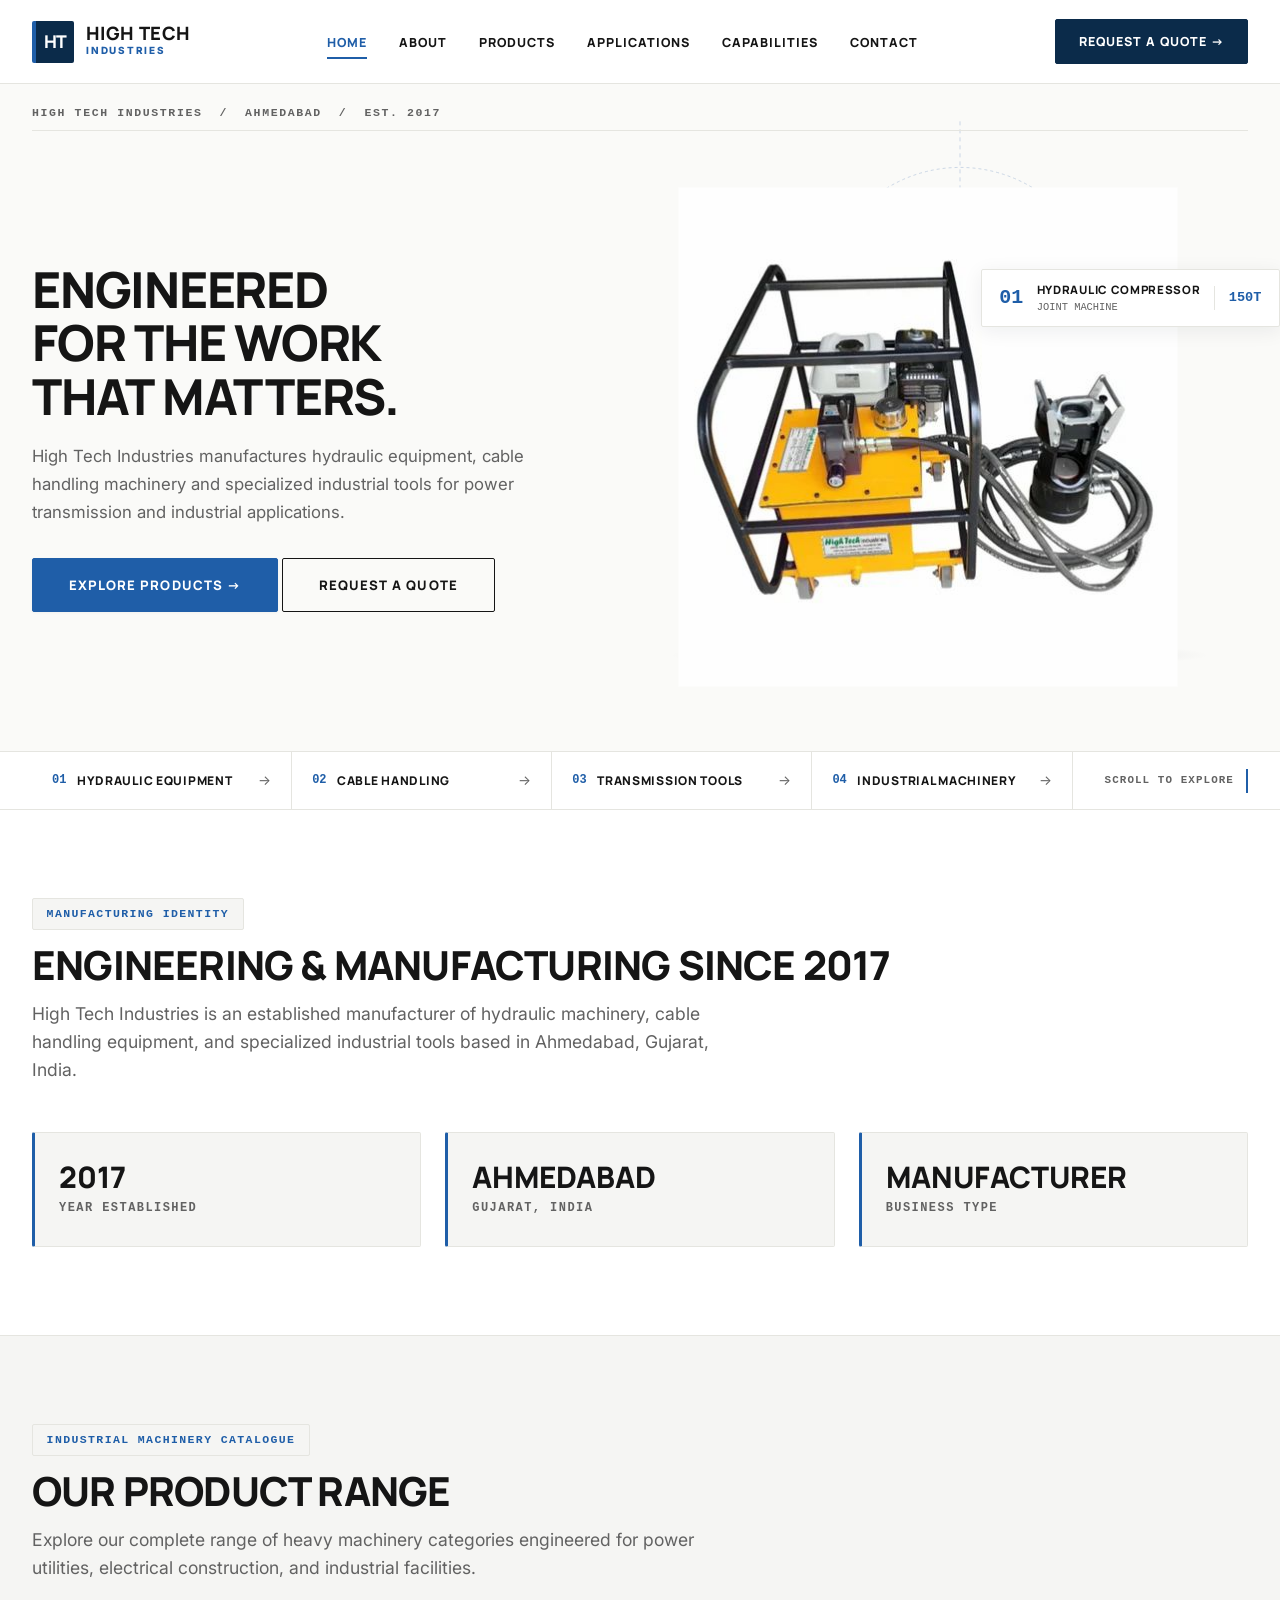
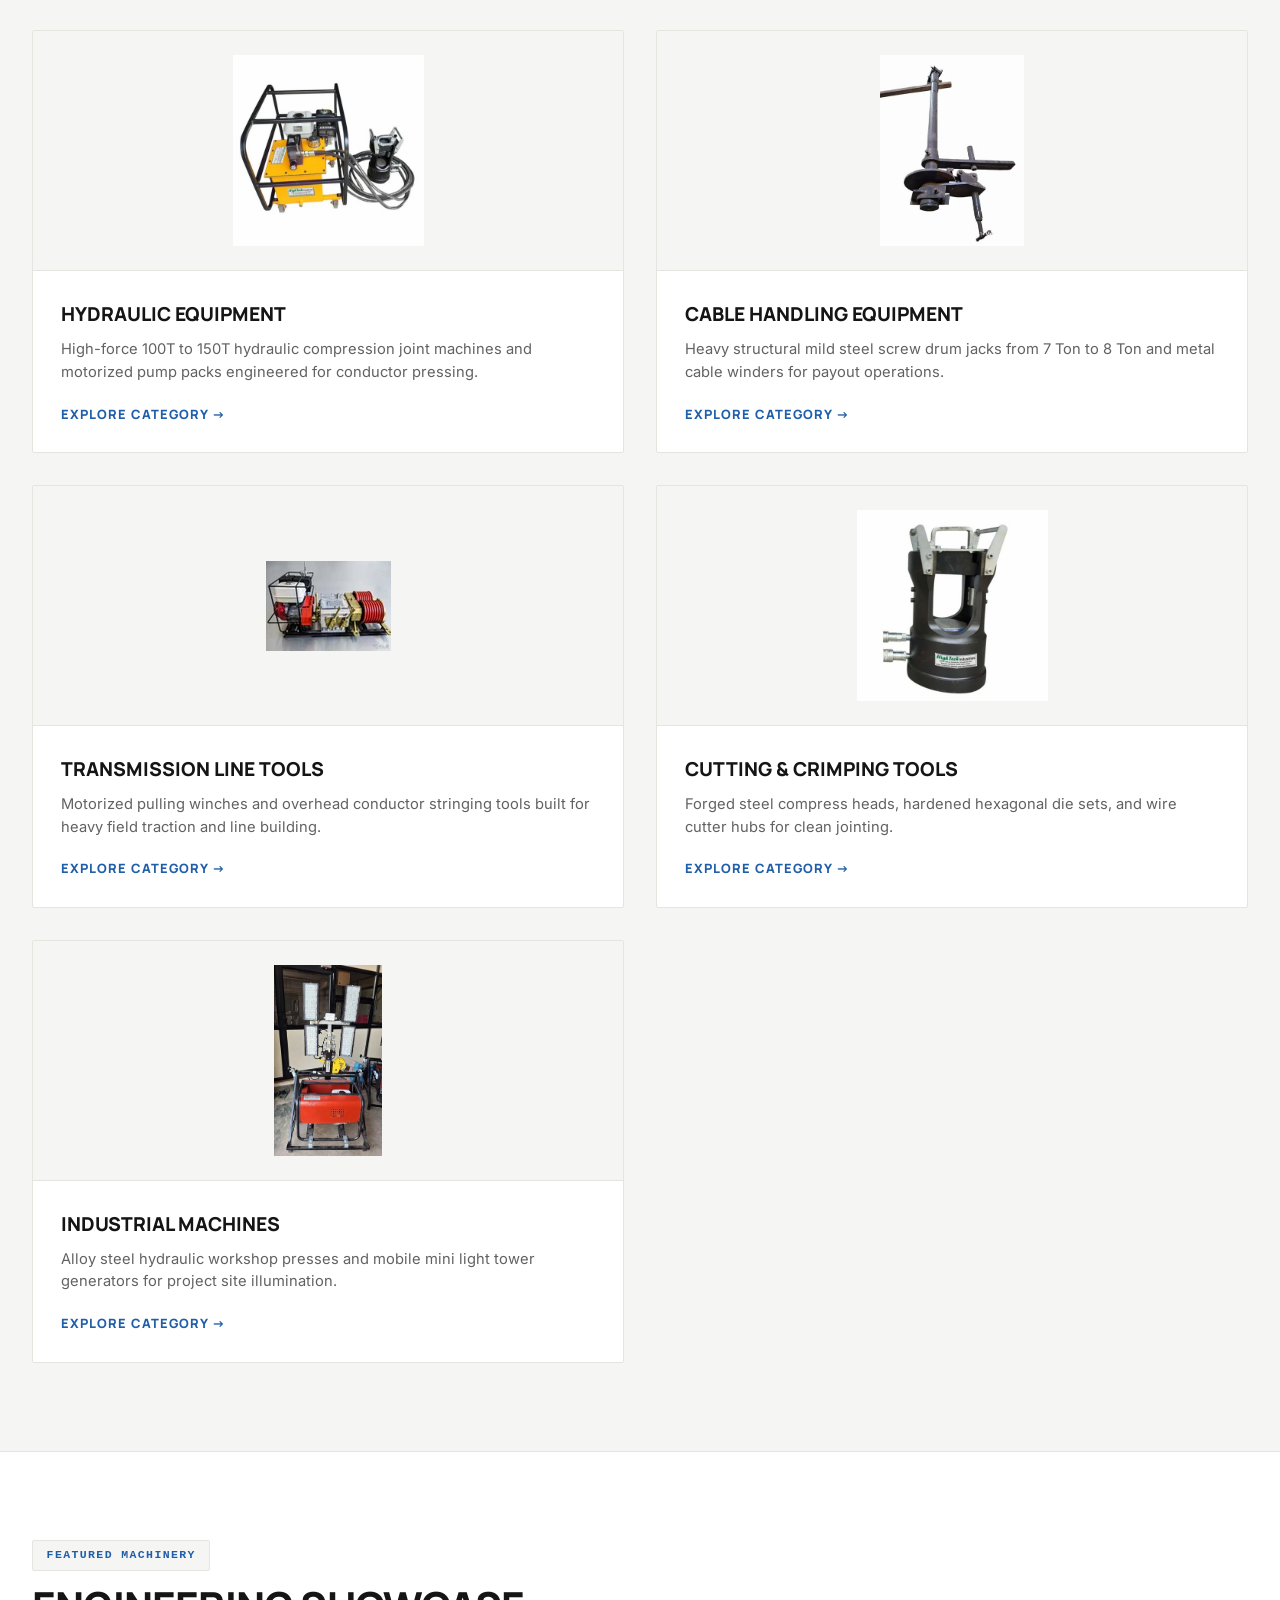
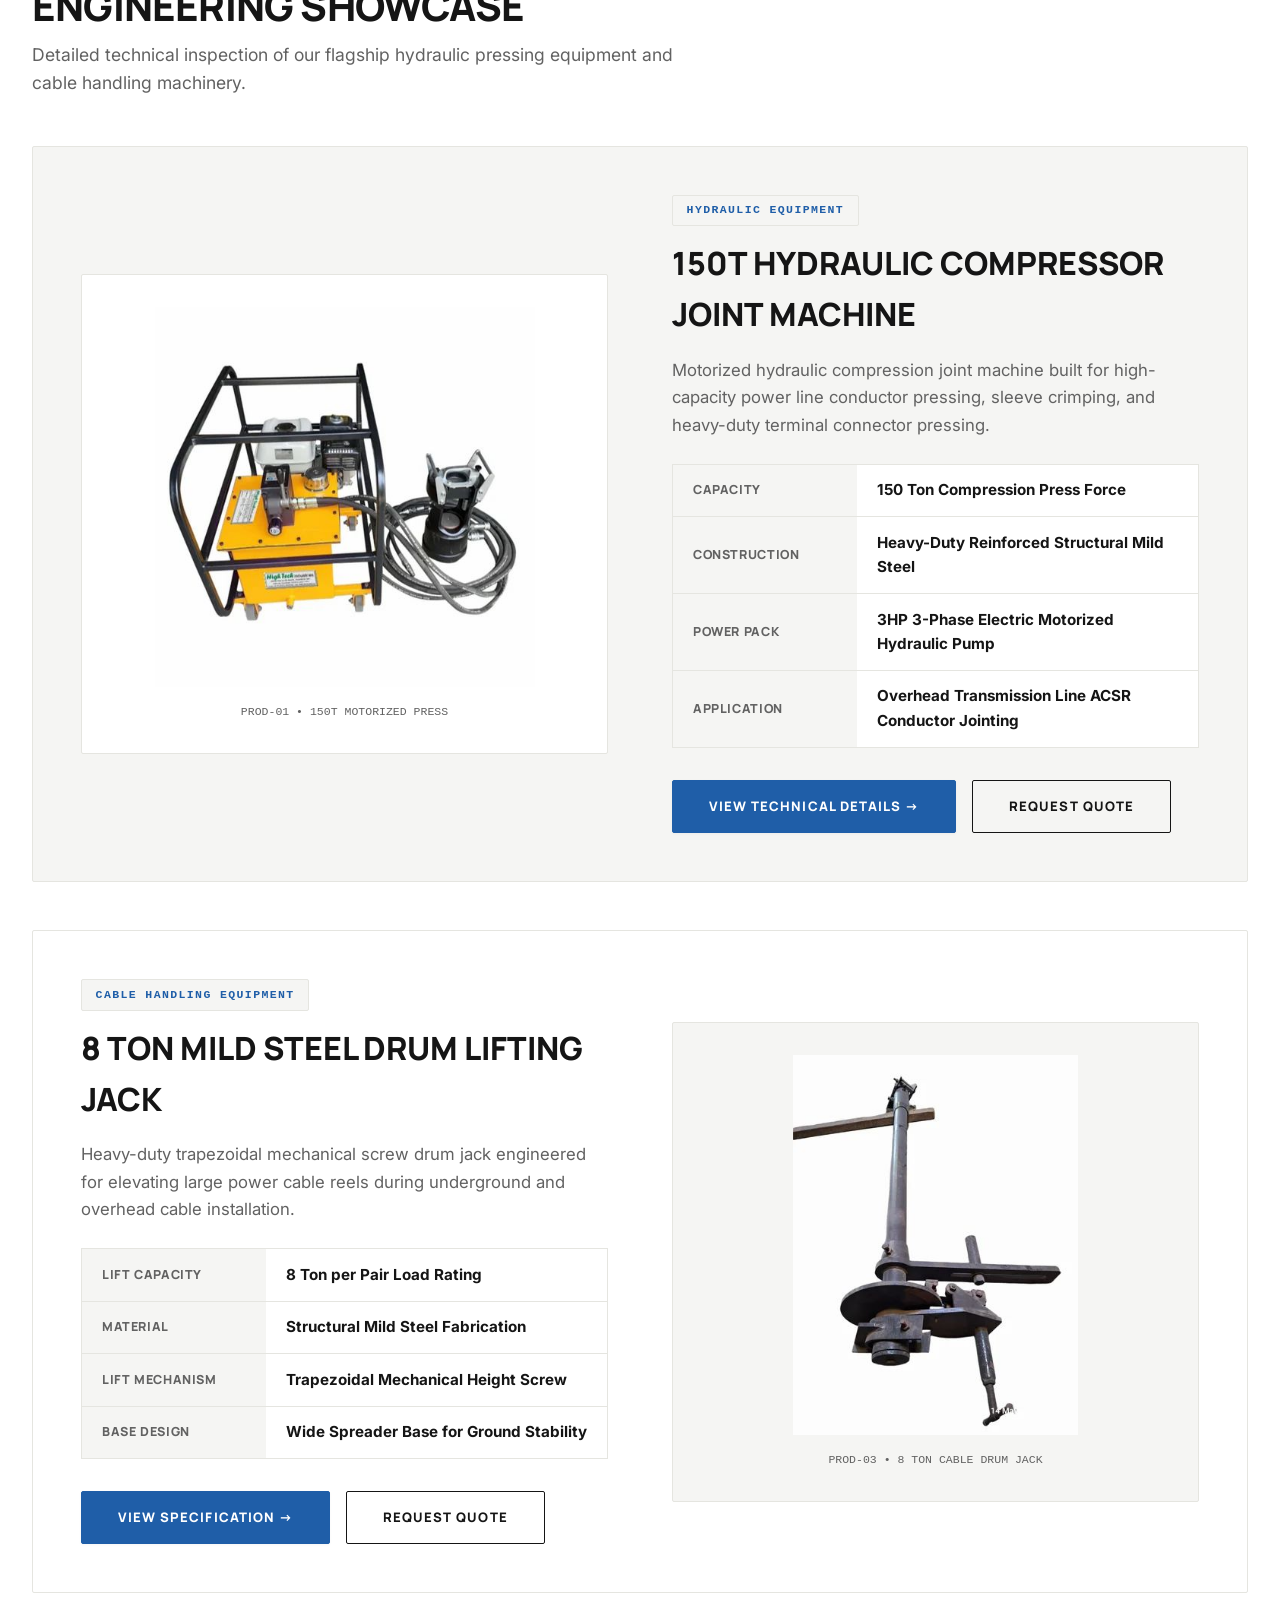
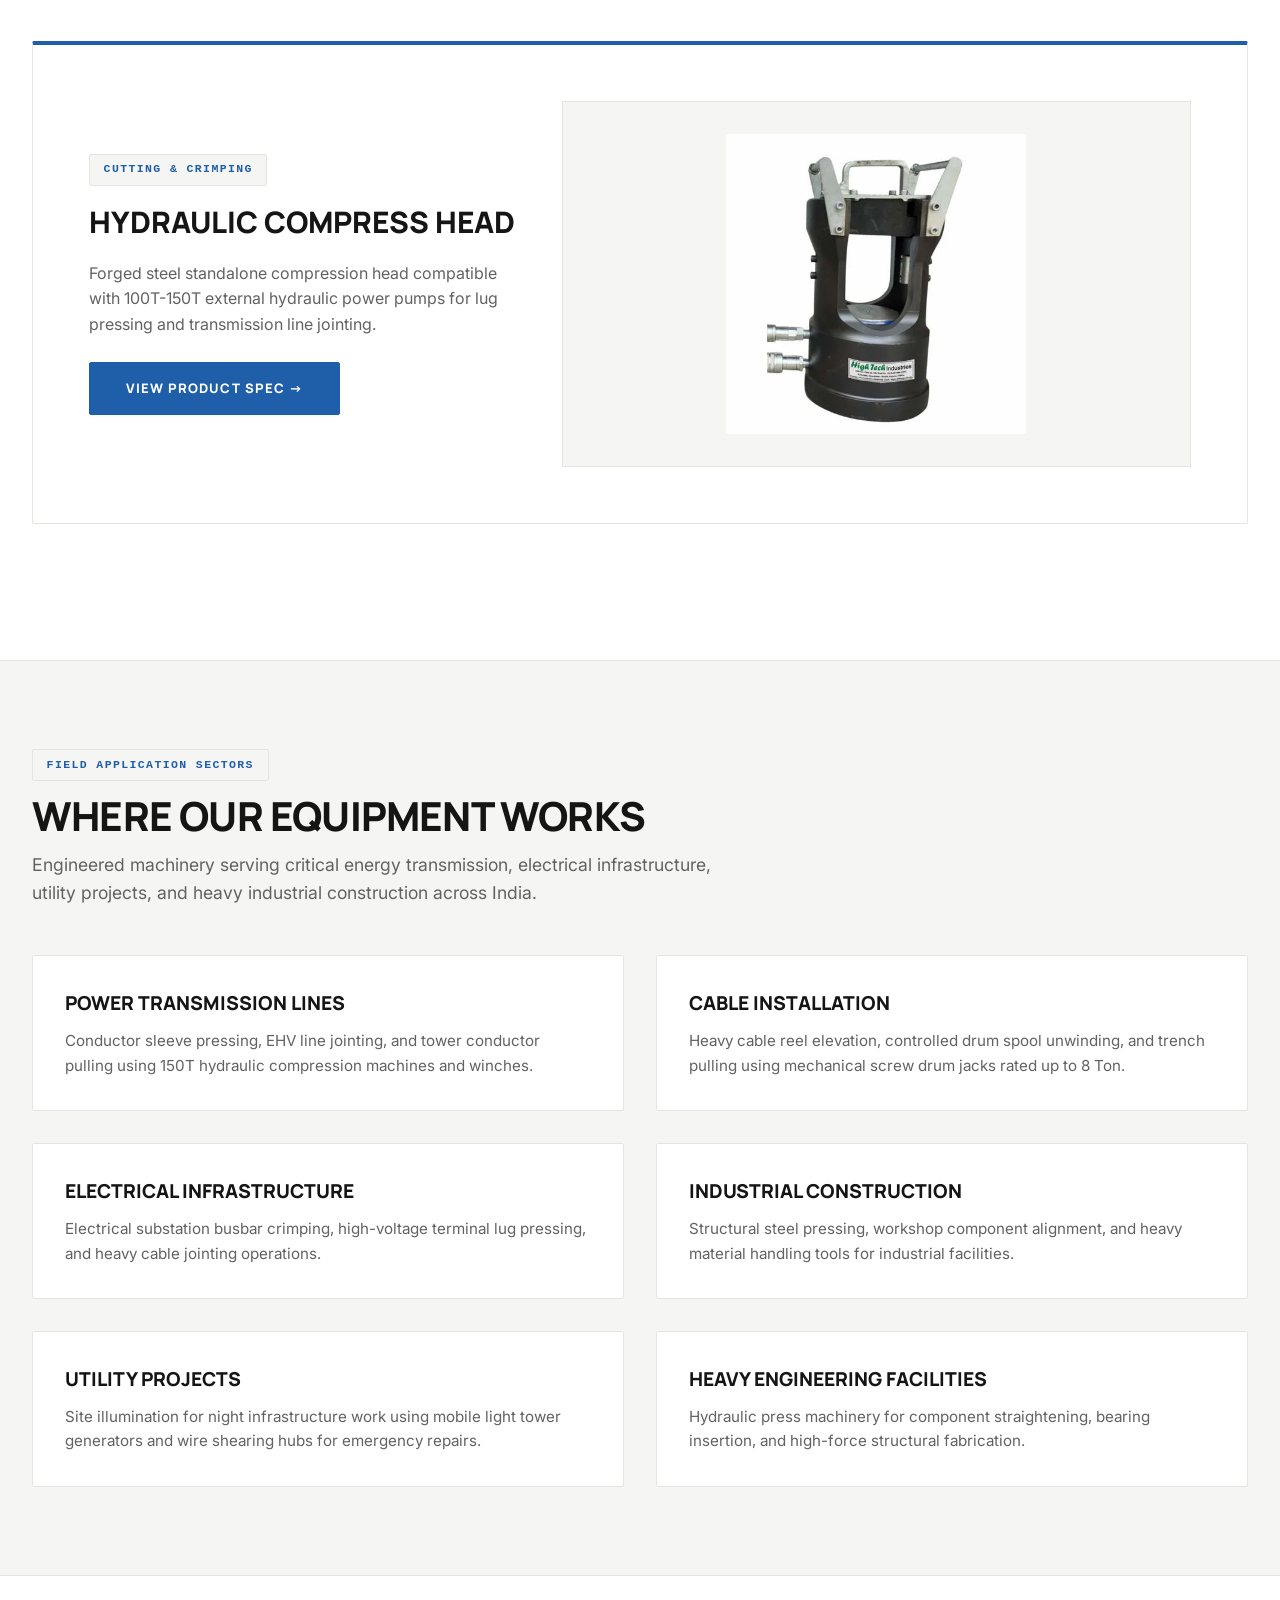
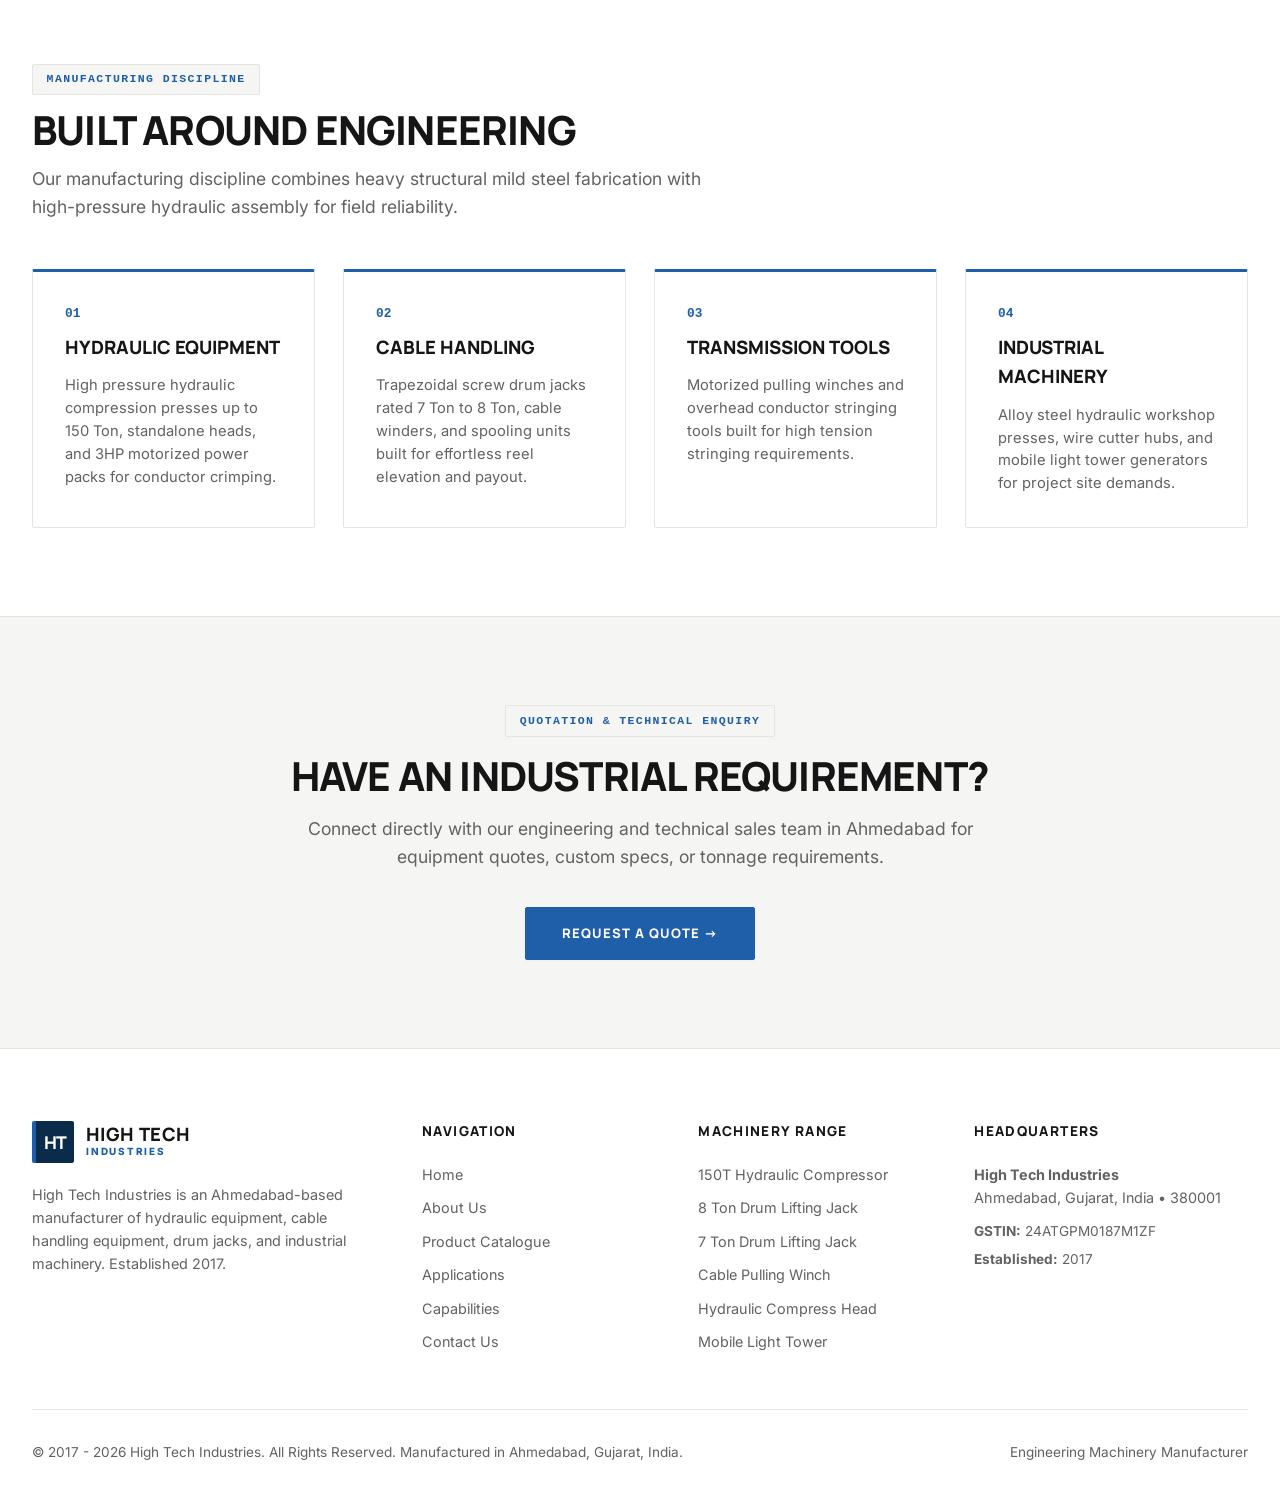
==== commit 34790ecc: "Add files via upload" ====
--- a/index.html
+++ b/index.html
@@ -5,36 +5,22 @@
   <meta charset="UTF-8">
   <meta name="viewport" content="width=device-width, initial-scale=1.0">
 
-  <title>High Tech Industries | Hydraulic & Cable Equipment Manufacturer Ahmedabad</title>
-  <meta name="title" content="High Tech Industries | Hydraulic & Cable Equipment Manufacturer Ahmedabad">
+  <title>High Tech Industries | Hydraulic & Industrial Machinery Manufacturer Ahmedabad</title>
+  <meta name="title" content="High Tech Industries | Hydraulic & Industrial Machinery Manufacturer Ahmedabad">
   <meta name="description"
-    content="High Tech Industries is an Ahmedabad-based manufacturer of hydraulic compressor machines, cable handling equipment, drum lifting jacks, hydraulic tools and industrial machinery. Established 2017.">
-  <meta name="keywords"
-    content="Hydraulic Compressor Manufacturer, Hydraulic Compressor Joint Machine, Cable Drum Lifting Jack, Cable Pulling Winch Manufacturer, Hydraulic Crimping Tools, Cable Installation Equipment, Power Transmission Tools, Ahmedabad, Gujarat">
+    content="High Tech Industries is an Ahmedabad-based manufacturer of hydraulic compressor joint machines, cable handling equipment, drum lifting jacks, and industrial machinery. Established 2017.">
   <meta name="robots" content="index, follow">
 
-  <!-- Open Graph -->
-  <meta property="og:type" content="website">
-  <meta property="og:title" content="High Tech Industries | Hydraulic & Cable Equipment Manufacturer Ahmedabad">
-  <meta property="og:description"
-    content="High Tech Industries manufactures hydraulic machinery, cable handling equipment and specialized industrial tools. Established 2017 in Ahmedabad, Gujarat.">
-  <meta property="og:image" content="assets/images/hero/hero-product-150t.jpg">
-
-  <!-- Favicon -->
   <link rel="icon" type="image/svg+xml"
-    href="data:image/svg+xml,<svg xmlns='http://www.w3.org/2000/svg' viewBox='0 0 100 100'><rect width='100' height='100' fill='%2308244C'/><text y='70' x='20' font-size='65' fill='%232157A3' font-weight='bold'>H</text></svg>">
-
-  <!-- Stylesheet -->
+    href="data:image/svg+xml,<svg xmlns='http://www.w3.org/2000/svg' viewBox='0 0 100 100'><rect width='100' height='100' fill='%230B2B4A'/><text y='70' x='20' font-size='65' fill='%231F5EA8' font-weight='bold'>H</text></svg>">
   <link rel="stylesheet" href="css/style.css">
 
-  <!-- Organization Schema -->
   <script type="application/ld+json">
   {
     "@context": "https://schema.org",
     "@type": "Organization",
     "name": "High Tech Industries",
     "url": "https://hightechindustries.in",
-    "logo": "assets/images/hero/hero-product-150t.jpg",
     "foundingDate": "2017",
     "taxID": "24ATGPM0187M1ZF",
     "address": {
@@ -43,7 +29,7 @@
       "addressRegion": "Gujarat",
       "addressCountry": "India"
     },
-    "description": "Manufacturer of hydraulic compressor joint machines, cable drum lifting jacks, cable winches, and industrial hydraulic machinery."
+    "description": "Manufacturer of hydraulic machinery, cable handling equipment, and specialized industrial tools."
   }
   </script>
 </head>
@@ -63,13 +49,15 @@
 
       <ul class="nav-links-list">
         <li><a href="index.html" class="nav-item-link active">HOME</a></li>
-        <li><a href="about.html" class="nav-item-link">ABOUT US</a></li>
+        <li><a href="about.html" class="nav-item-link">ABOUT</a></li>
         <li><a href="products.html" class="nav-item-link">PRODUCTS</a></li>
+        <li><a href="applications.html" class="nav-item-link">APPLICATIONS</a></li>
+        <li><a href="capabilities.html" class="nav-item-link">CAPABILITIES</a></li>
         <li><a href="contact.html" class="nav-item-link">CONTACT</a></li>
       </ul>
 
       <div style="display: flex; align-items: center; gap: 1rem;">
-        <a href="#contactSection" class="nav-cta-btn">
+        <a href="contact.html" class="nav-cta-btn">
           REQUEST A QUOTE &rarr;
         </a>
         <button class="mobile-nav-toggle" id="mobileNavToggle" aria-label="Toggle Navigation Menu">
@@ -85,535 +73,493 @@
   <div class="mobile-full-menu" id="mobileFullMenu">
     <ul class="mobile-menu-links">
       <li><a href="index.html" class="mobile-menu-link">HOME</a></li>
-      <li><a href="about.html" class="mobile-menu-link">ABOUT US</a></li>
+      <li><a href="about.html" class="mobile-menu-link">ABOUT</a></li>
       <li><a href="products.html" class="mobile-menu-link">PRODUCTS</a></li>
+      <li><a href="applications.html" class="mobile-menu-link">APPLICATIONS</a></li>
+      <li><a href="capabilities.html" class="mobile-menu-link">CAPABILITIES</a></li>
       <li><a href="contact.html" class="mobile-menu-link">CONTACT</a></li>
       <li style="margin-top: 0.5rem;">
-        <a href="#contactSection" class="btn-primary-hero" style="width: 100%;">REQUEST A QUOTE &rarr;</a>
+        <a href="contact.html" class="btn-primary-hero" style="width: 100%;">REQUEST A QUOTE &rarr;</a>
       </li>
     </ul>
   </div>
 
-  <!-- HOMEPAGE HERO SECTION -->
-  <section class="hero-light-stage" id="heroSection">
-    <div class="tech-grid-light-bg"></div>
-    <div class="container hero-grid-layout">
-
-      <!-- Left Content -->
-      <div class="reveal-fade-up">
-        <div style="margin-bottom: 1.25rem;">
-          <span class="tech-tag">
-            HIGH TECH INDUSTRIES &bull; AHMEDABAD &bull; EST. 2017
-          </span>
-        </div>
-
-        <h1 class="hero-super-title">
-          HYDRAULIC & CABLE<br>
-          INSTALLATION EQUIPMENT<br>
-          BUILT FOR INDUSTRIAL WORK.
+  <!-- EDITORIAL MANUFACTURING HERO SECTION -->
+  <section class="hero-editorial-stage" id="hero">
+    <!-- Subtle CAD Blueprint Drawing & Fine Grid Layer -->
+    <div class="hero-cad-overlay" id="heroCadLayer">
+      <svg width="100%" height="100%" xmlns="http://www.w3.org/2000/svg" style="position: absolute; inset: 0; pointer-events: none; opacity: 0.28;">
+        <!-- Technical Crosshairs & Dimension Ticks -->
+        <circle cx="75%" cy="38%" r="140" stroke="#2157A3" stroke-width="0.75" fill="none" stroke-dasharray="3 3" />
+        <circle cx="75%" cy="38%" r="40" stroke="#2157A3" stroke-width="0.5" fill="none" />
+        <line x1="75%" y1="15%" x2="75%" y2="65%" stroke="#2157A3" stroke-width="0.75" stroke-dasharray="4 4" />
+        <line x1="55%" y1="38%" x2="92%" y2="38%" stroke="#2157A3" stroke-width="0.75" stroke-dasharray="4 4" />
+        <path d="M 60% 68% L 90% 68%" stroke="#2157A3" stroke-width="0.75" />
+        <text x="60%" y="66%" fill="#2157A3" font-family="monospace" font-size="10" font-weight="700">DIM 1250mm [BASE FRAME]</text>
+      </svg>
+    </div>
+
+    <!-- Top Micro Information Header -->
+    <div class="hero-top-micro-bar">
+      <div class="container hero-micro-inner">
+        <span class="hero-micro-label">HIGH TECH INDUSTRIES &nbsp;/&nbsp; AHMEDABAD &nbsp;/&nbsp; EST. 2017</span>
+        <div class="hero-micro-line"></div>
+      </div>
+    </div>
+
+    <!-- Main Editorial Hero Layout -->
+    <div class="container hero-editorial-grid">
+      <!-- Left Content Column (~42% Width) -->
+      <div class="hero-left-column reveal-fade-up">
+        <h1 class="hero-editorial-headline">
+          ENGINEERED<br>FOR THE WORK<br>THAT MATTERS.
         </h1>
-
-        <p class="hero-sub-text">
-          High Tech Industries manufactures hydraulic machinery, cable handling equipment and specialized tools for
-          power transmission, cable installation and industrial applications.
+        <p class="hero-editorial-subtext">
+          High Tech Industries manufactures hydraulic equipment, cable handling machinery and specialized industrial tools for power transmission and industrial applications.
         </p>
 
         <div class="hero-btn-group">
           <a href="products.html" class="btn-primary-hero">
-            VIEW PRODUCTS
-            <svg width="18" height="18" viewBox="0 0 24 24" fill="none" stroke="currentColor" stroke-width="2.5">
-              <line x1="5" y1="12" x2="19" y2="12"></line>
-              <polyline points="12 5 19 12 12 19"></polyline>
-            </svg>
+            EXPLORE PRODUCTS &rarr;
           </a>
-          <a href="#contactSection" class="btn-outline-hero">REQUEST A QUOTE</a>
-        </div>
-      </div>
-
-      <!-- Right Visual Stage (Real Product Photo) -->
-      <div class="hero-product-stage" id="heroProductStage">
-        <div class="hero-product-frame">
-          <div class="hero-tech-annotation top-right">
-            01 / 150T HYDRAULIC COMPRESSOR
-          </div>
-          <div class="hero-tech-annotation bottom-left">
-            MOTORIZED HYDRAULIC POWER PACK
-          </div>
-
-          <img src="assets/images/hero/hero-product-150t.jpg"
-            alt="150T Hydraulic Compressor Joint Machine manufactured by High Tech Industries Ahmedabad"
-            fetchpriority="high" />
-        </div>
-      </div>
-
+          <a href="contact.html" class="btn-outline-hero">
+            REQUEST A QUOTE
+          </a>
+        </div>
+      </div>
+
+      <!-- Right Uncarded Machine Stage (Large Cutout on Realistic Floor Shadow) -->
+      <div class="hero-machine-uncarded-stage reveal-clip-up">
+        <div class="hero-machine-floor-shadow"></div>
+        <div class="hero-machine-visual-wrap" id="heroMachineWrap">
+          <img src="assets/images/products/hydraulic-compressor/hydraulic-compressor-150t.jpg"
+            alt="150T Hydraulic Compressor Joint Machine High Tech Industries"
+            class="hero-machine-img" />
+        </div>
+
+        <!-- Catalogue Product Information Annotation Callout -->
+        <div class="hero-cat-annotation">
+          <div class="hero-annotation-index">01</div>
+          <div class="hero-annotation-details">
+            <div class="hero-annotation-name">HYDRAULIC COMPRESSOR</div>
+            <div class="hero-annotation-sub">JOINT MACHINE</div>
+          </div>
+          <div class="hero-annotation-divider"></div>
+          <div class="hero-annotation-tag">150T</div>
+        </div>
+      </div>
+    </div>
+
+    <!-- Bottom Category Navigation Bar & Scroll Indicator -->
+    <div class="hero-bottom-bar">
+      <div class="container hero-bottom-inner">
+        <div class="hero-category-nav">
+          <a href="product-category.html?cat=hydraulic" class="hero-cat-nav-item">
+            <span class="hero-cat-num">01</span>
+            <span class="hero-cat-text">HYDRAULIC EQUIPMENT</span>
+            <span class="hero-cat-arrow">&rarr;</span>
+          </a>
+          <a href="product-category.html?cat=cable" class="hero-cat-nav-item">
+            <span class="hero-cat-num">02</span>
+            <span class="hero-cat-text">CABLE HANDLING</span>
+            <span class="hero-cat-arrow">&rarr;</span>
+          </a>
+          <a href="product-category.html?cat=transmission" class="hero-cat-nav-item">
+            <span class="hero-cat-num">03</span>
+            <span class="hero-cat-text">TRANSMISSION TOOLS</span>
+            <span class="hero-cat-arrow">&rarr;</span>
+          </a>
+          <a href="product-category.html?cat=industrial" class="hero-cat-nav-item">
+            <span class="hero-cat-num">04</span>
+            <span class="hero-cat-text">INDUSTRIAL MACHINERY</span>
+            <span class="hero-cat-arrow">&rarr;</span>
+          </a>
+        </div>
+
+        <div class="hero-scroll-indicator">
+          <span class="hero-scroll-text">SCROLL TO EXPLORE</span>
+          <div class="hero-scroll-line"></div>
+        </div>
+      </div>
     </div>
   </section>
 
-  <!-- TRUST INFORMATION STRIP -->
-  <section class="trust-info-strip">
-    <div class="container trust-info-grid">
-      <div>
-        <div class="trust-stat-num">2017</div>
-        <div class="trust-stat-label">ESTABLISHED YEAR</div>
-      </div>
-      <div>
-        <div class="trust-stat-num">MANUFACTURER</div>
-        <div class="trust-stat-label">BUSINESS TYPE</div>
-      </div>
-      <div>
-        <div class="trust-stat-num">AHMEDABAD</div>
-        <div class="trust-stat-label">GUJARAT, INDIA</div>
-      </div>
-      <div>
-        <div class="trust-stat-num">HYDRAULIC & CABLE</div>
-        <div class="trust-stat-label">EQUIPMENT CATEGORY</div>
-      </div>
-    </div>
-  </section>
-
-  <!-- ABOUT COMPANY SECTION -->
-  <section class="section-padding" id="aboutSection">
-    <div class="container about-grid">
-      <div class="about-visual-box reveal-clip-up">
-        <img src="assets/images/company/factory-facility.jpg"
-          alt="High Tech Industries Manufacturing Facility in Ahmedabad" />
-        <div
-          style="margin-top: 1rem; font-family: var(--font-mono); font-size: 0.75rem; color: var(--color-text-secondary); text-align: center;">
-          AHMEDABAD MANUFACTURING FACILITY &bull; HIGH TECH INDUSTRIES
-        </div>
-      </div>
-
-      <div class="reveal-fade-up">
-        <span class="tech-tag">ABOUT THE MANUFACTURER</span>
-        <h2 class="section-title">ENGINEERING & MANUFACTURING SINCE 2017</h2>
-        <p style="color: var(--color-text-secondary); font-size: 1.05rem; line-height: 1.7; margin-bottom: 1.25rem;">
-          High Tech Industries, established in 2017 in Ahmedabad, Gujarat, is engaged in manufacturing hydraulic
-          equipment, cable handling equipment and specialized industrial machinery.
-        </p>
-        <p style="color: var(--color-text-secondary); font-size: 1.05rem; line-height: 1.7;">
-          The company offers equipment used across cable installation, power transmission and industrial applications.
-          Our focus remains strictly on structural durability, precise pressure execution, and reliable field
-          operational longevity.
-        </p>
-
-        <div class="about-info-specs">
-          <div>
-            <div class="about-spec-val">2017</div>
-            <div class="about-spec-lbl">Established</div>
-          </div>
-          <div>
-            <div class="about-spec-val">Manufacturer</div>
-            <div class="about-spec-lbl">Business Type</div>
-          </div>
-          <div>
-            <div class="about-spec-val">Ahmedabad</div>
-            <div class="about-spec-lbl">Location</div>
-          </div>
-          <div>
-            <div class="about-spec-val">Gujarat, India</div>
-            <div class="about-spec-lbl">State / Country</div>
-          </div>
-        </div>
-      </div>
-    </div>
-  </section>
-
-  <!-- PRODUCT CATEGORIES SECTION -->
-  <section class="section-padding" style="background-color: var(--color-light-grey);" id="categoriesSection">
+  <!-- COMPANY INTRO SECTION -->
+  <section class="section-padding" style="background-color: var(--color-white); border-bottom: 1px solid var(--color-border);">
     <div class="container">
       <div class="editorial-header reveal-fade-up">
-        <span class="tech-tag">CATALOGUE CATEGORIES</span>
+        <span class="tech-tag">MANUFACTURING IDENTITY</span>
+        <h2 class="section-title">ENGINEERING & MANUFACTURING SINCE 2017</h2>
+        <p class="section-subtitle">
+          High Tech Industries is an established manufacturer of hydraulic machinery, cable handling equipment, and specialized industrial tools based in Ahmedabad, Gujarat, India.
+        </p>
+      </div>
+
+      <div class="intro-badges-grid reveal-fade-up">
+        <div class="intro-badge-card">
+          <div class="intro-badge-val">2017</div>
+          <div class="intro-badge-lbl">YEAR ESTABLISHED</div>
+        </div>
+        <div class="intro-badge-card">
+          <div class="intro-badge-val">AHMEDABAD</div>
+          <div class="intro-badge-lbl">GUJARAT, INDIA</div>
+        </div>
+        <div class="intro-badge-card">
+          <div class="intro-badge-val">MANUFACTURER</div>
+          <div class="intro-badge-lbl">BUSINESS TYPE</div>
+        </div>
+      </div>
+    </div>
+  </section>
+
+  <!-- OUR PRODUCT RANGE (LARGE CATEGORY SHOWCASE) -->
+  <section class="section-padding" style="background-color: var(--color-warm-grey); border-bottom: 1px solid var(--color-border);">
+    <div class="container">
+      <div class="editorial-header reveal-fade-up">
+        <span class="tech-tag">INDUSTRIAL MACHINERY CATALOGUE</span>
         <h2 class="section-title">OUR PRODUCT RANGE</h2>
         <p class="section-subtitle">
-          Explore our range of hydraulic machinery, cable handling equipment and specialized industrial tools.
+          Explore our complete range of heavy machinery categories engineered for power utilities, electrical construction, and industrial facilities.
         </p>
       </div>
 
-      <div class="category-panels-grid">
-
-        <!-- Category 01 -->
-        <div class="category-panel-card reveal-fade-up">
-          <div class="cat-panel-img-box">
-            <img src="assets/images/products/hydraulic-compressor/hydraulic-compressor-150t.jpg"
-              alt="Hydraulic Equipment" />
-          </div>
-          <div class="cat-panel-body">
-            <div class="cat-panel-num">01</div>
-            <h3 class="cat-panel-title">HYDRAULIC EQUIPMENT</h3>
-            <p class="cat-panel-desc">
-              High capacity motorized compression jointing machines and specialized hydraulic power units built for high
-              tonnage requirements.
+      <div class="category-showcase-grid">
+        <!-- Category 1 -->
+        <div class="cat-showcase-card reveal-fade-up">
+          <div class="cat-showcase-img">
+            <img src="assets/images/products/hydraulic-compressor/hydraulic-compressor-150t.jpg" alt="Hydraulic Equipment Category" />
+          </div>
+          <div class="cat-showcase-content">
+            <h3 class="cat-showcase-title">HYDRAULIC EQUIPMENT</h3>
+            <p class="cat-showcase-desc">
+              High-force 100T to 150T hydraulic compression joint machines and motorized pump packs engineered for conductor pressing.
             </p>
-            <a href="products.html" class="cat-panel-link">VIEW PRODUCTS &rarr;</a>
-          </div>
-        </div>
-
-        <!-- Category 02 -->
-        <div class="category-panel-card reveal-fade-up">
-          <div class="cat-panel-img-box">
-            <img src="assets/images/products/cable-drum-jack/drum-lifting-jack-8-ton.jpg"
-              alt="Cable Handling Equipment" />
-          </div>
-          <div class="cat-panel-body">
-            <div class="cat-panel-num">02</div>
-            <h3 class="cat-panel-title">CABLE HANDLING EQUIPMENT</h3>
-            <p class="cat-panel-desc">
-              Heavy-duty cable drum lifting jacks (7T and 8T ratings) and metal cable winders designed for safe
-              conductor spooling and payout.
+            <a href="product-category.html?cat=hydraulic" class="cat-showcase-link">
+              EXPLORE CATEGORY &rarr;
+            </a>
+          </div>
+        </div>
+
+        <!-- Category 2 -->
+        <div class="cat-showcase-card reveal-fade-up" style="transition-delay: 0.1s;">
+          <div class="cat-showcase-img">
+            <img src="assets/images/products/cable-drum-jack/drum-lifting-jack-8-ton.jpg" alt="Cable Handling Equipment Category" />
+          </div>
+          <div class="cat-showcase-content">
+            <h3 class="cat-showcase-title">CABLE HANDLING EQUIPMENT</h3>
+            <p class="cat-showcase-desc">
+              Heavy structural mild steel screw drum jacks from 7 Ton to 8 Ton and metal cable winders for payout operations.
             </p>
-            <a href="products.html" class="cat-panel-link">VIEW PRODUCTS &rarr;</a>
-          </div>
-        </div>
-
-        <!-- Category 03 -->
-        <div class="category-panel-card reveal-fade-up">
-          <div class="cat-panel-img-box">
-            <img src="assets/images/products/cable-winch/cable-pulling-winch.jpg" alt="Transmission Line Tools" />
-          </div>
-          <div class="cat-panel-body">
-            <div class="cat-panel-num">03</div>
-            <h3 class="cat-panel-title">TRANSMISSION LINE TOOLS</h3>
-            <p class="cat-panel-desc">
-              Power pulling winches and specialized line tensioning machinery built for continuous overhead conductor
-              pulling operations.
+            <a href="product-category.html?cat=cable" class="cat-showcase-link">
+              EXPLORE CATEGORY &rarr;
+            </a>
+          </div>
+        </div>
+
+        <!-- Category 3 -->
+        <div class="cat-showcase-card reveal-fade-up" style="transition-delay: 0.2s;">
+          <div class="cat-showcase-img">
+            <img src="assets/images/products/cable-winch/cable-pulling-winch.jpg" alt="Transmission Line Tools Category" />
+          </div>
+          <div class="cat-showcase-content">
+            <h3 class="cat-showcase-title">TRANSMISSION LINE TOOLS</h3>
+            <p class="cat-showcase-desc">
+              Motorized pulling winches and overhead conductor stringing tools built for heavy field traction and line building.
             </p>
-            <a href="products.html" class="cat-panel-link">VIEW PRODUCTS &rarr;</a>
-          </div>
-        </div>
-
-        <!-- Category 04 -->
-        <div class="category-panel-card reveal-fade-up">
-          <div class="cat-panel-img-box">
-            <img src="assets/images/products/compressor-head/hydraulic-compress-head.jpg"
-              alt="Cutting & Crimping Tools" />
-          </div>
-          <div class="cat-panel-body">
-            <div class="cat-panel-num">04</div>
-            <h3 class="cat-panel-title">CUTTING & CRIMPING TOOLS</h3>
-            <p class="cat-panel-desc">
-              Forged alloy steel hydraulic compress heads, precision CNC machined tool steel die sets, and heavy-duty
-              wire cutter hubs.
+            <a href="product-category.html?cat=transmission" class="cat-showcase-link">
+              EXPLORE CATEGORY &rarr;
+            </a>
+          </div>
+        </div>
+
+        <!-- Category 4 -->
+        <div class="cat-showcase-card reveal-fade-up">
+          <div class="cat-showcase-img">
+            <img src="assets/images/products/compressor-head/hydraulic-compress-head.jpg" alt="Cutting & Crimping Tools Category" />
+          </div>
+          <div class="cat-showcase-content">
+            <h3 class="cat-showcase-title">CUTTING & CRIMPING TOOLS</h3>
+            <p class="cat-showcase-desc">
+              Forged steel compress heads, hardened hexagonal die sets, and wire cutter hubs for clean jointing.
             </p>
-            <a href="products.html" class="cat-panel-link">VIEW PRODUCTS &rarr;</a>
-          </div>
-        </div>
-
-        <!-- Category 05 -->
-        <div class="category-panel-card reveal-fade-up">
-          <div class="cat-panel-img-box">
-            <img src="assets/images/products/tower-generator/mini-mobile-light-tower.jpg" alt="Industrial Machines" />
-          </div>
-          <div class="cat-panel-body">
-            <div class="cat-panel-num">05</div>
-            <h3 class="cat-panel-title">INDUSTRIAL MACHINES</h3>
-            <p class="cat-panel-desc">
-              Heavy alloy steel hydraulic press machines and portable mini mobile light tower generator sets for field
-              illumination.
+            <a href="product-category.html?cat=cutting" class="cat-showcase-link">
+              EXPLORE CATEGORY &rarr;
+            </a>
+          </div>
+        </div>
+
+        <!-- Category 5 -->
+        <div class="cat-showcase-card reveal-fade-up" style="transition-delay: 0.1s;">
+          <div class="cat-showcase-img">
+            <img src="assets/images/products/tower-generator/mini-mobile-light-tower.jpg" alt="Industrial Machines Category" />
+          </div>
+          <div class="cat-showcase-content">
+            <h3 class="cat-showcase-title">INDUSTRIAL MACHINES</h3>
+            <p class="cat-showcase-desc">
+              Alloy steel hydraulic workshop presses and mobile mini light tower generators for project site illumination.
             </p>
-            <a href="products.html" class="cat-panel-link">VIEW PRODUCTS &rarr;</a>
-          </div>
-        </div>
-
+            <a href="product-category.html?cat=industrial" class="cat-showcase-link">
+              EXPLORE CATEGORY &rarr;
+            </a>
+          </div>
+        </div>
       </div>
     </div>
   </section>
 
-  <!-- ENGINEERING CAPABILITIES -->
-  <section class="section-padding" id="capabilitiesSection">
+  <!-- FEATURED PRODUCTS (3-4 LARGE VARYING SHOWCASES) -->
+  <section class="section-padding" style="background-color: var(--color-white); border-bottom: 1px solid var(--color-border);">
     <div class="container">
       <div class="editorial-header reveal-fade-up">
-        <span class="tech-tag">ENGINEERING FOCUS</span>
-        <h2 class="section-title">ENGINEERING CAPABILITIES</h2>
-        <p class="section-subtitle">Technical focus and manufacturing specifications across our standard core sectors.
+        <span class="tech-tag">FEATURED MACHINERY</span>
+        <h2 class="section-title">ENGINEERING SHOWCASE</h2>
+        <p class="section-subtitle">
+          Detailed technical inspection of our flagship hydraulic pressing equipment and cable handling machinery.
         </p>
       </div>
 
-      <div class="capabilities-grid">
-
-        <div class="cap-card reveal-fade-up">
-          <h3 class="cap-card-title">HYDRAULIC EQUIPMENT</h3>
-          <p class="cap-card-desc">
-            Specialized hydraulic machinery for industrial applications. Motorized high-tonnage pressure cylinder
-            systems up to 150T.
-          </p>
-        </div>
-
-        <div class="cap-card reveal-fade-up">
-          <h3 class="cap-card-title">CABLE HANDLING</h3>
-          <p class="cap-card-desc">
-            Equipment designed for cable handling and installation operations. Heavy structural steel drum jacks up to 8
-            Tons.
-          </p>
-        </div>
-
-        <div class="cap-card reveal-fade-up">
-          <h3 class="cap-card-title">POWER TRANSMISSION TOOLS</h3>
-          <p class="cap-card-desc">
-            Tools and equipment used in transmission-line related applications. Conductor jointing compression heads and
-            power winches.
-          </p>
-        </div>
-
-        <div class="cap-card reveal-fade-up">
-          <h3 class="cap-card-title">INDUSTRIAL MACHINERY</h3>
-          <p class="cap-card-desc">
-            Specialized machines for demanding industrial environments. Hydraulic press units and field light tower
-            generator systems.
-          </p>
-        </div>
-
-      </div>
+      <!-- SHOWCASE 01: SPLIT LAYOUT (IMAGE LEFT / INFO RIGHT) -->
+      <div class="featured-prod-split reveal-fade-up">
+        <div style="background: var(--color-white); border: 1px solid var(--color-border); padding: 2rem; border-radius: 2px;">
+          <img src="assets/images/products/hydraulic-compressor/hydraulic-compressor-150t.jpg"
+            alt="150T Hydraulic Compressor Joint Machine" style="max-height: 380px; width: 100%; object-fit: contain;" />
+          <div style="font-family: var(--font-mono); font-size: 0.72rem; color: var(--color-text-grey); text-align: center; margin-top: 1rem;">
+            PROD-01 &bull; 150T MOTORIZED PRESS
+          </div>
+        </div>
+
+        <div>
+          <span class="tech-tag">HYDRAULIC EQUIPMENT</span>
+          <h3 style="font-family: var(--font-heading); font-size: 2rem; font-weight: 900; color: var(--color-charcoal); margin: 0.75rem 0 1rem 0; text-transform: uppercase;">
+            150T HYDRAULIC COMPRESSOR JOINT MACHINE
+          </h3>
+          <p style="color: var(--color-text-grey); font-size: 1.05rem; line-height: 1.65; margin-bottom: 1.5rem;">
+            Motorized hydraulic compression joint machine built for high-capacity power line conductor pressing, sleeve crimping, and heavy-duty terminal connector pressing.
+          </p>
+
+          <table class="tech-spec-table">
+            <tr>
+              <th>CAPACITY</th>
+              <td>150 Ton Compression Press Force</td>
+            </tr>
+            <tr>
+              <th>CONSTRUCTION</th>
+              <td>Heavy-Duty Reinforced Structural Mild Steel</td>
+            </tr>
+            <tr>
+              <th>POWER PACK</th>
+              <td>3HP 3-Phase Electric Motorized Hydraulic Pump</td>
+            </tr>
+            <tr>
+              <th>APPLICATION</th>
+              <td>Overhead Transmission Line ACSR Conductor Jointing</td>
+            </tr>
+          </table>
+
+          <div style="display: flex; gap: 1rem; flex-wrap: wrap;">
+            <a href="product-detail.html?id=prod-01" class="btn-primary-hero">
+              VIEW TECHNICAL DETAILS &rarr;
+            </a>
+            <a href="contact.html" class="btn-outline-hero">
+              REQUEST QUOTE
+            </a>
+          </div>
+        </div>
+      </div>
+
+      <!-- SHOWCASE 02: REVERSE SPLIT LAYOUT (INFO LEFT / IMAGE RIGHT) -->
+      <div class="featured-prod-split reveal-fade-up" style="background: var(--color-white);">
+        <div>
+          <span class="tech-tag">CABLE HANDLING EQUIPMENT</span>
+          <h3 style="font-family: var(--font-heading); font-size: 2rem; font-weight: 900; color: var(--color-charcoal); margin: 0.75rem 0 1rem 0; text-transform: uppercase;">
+            8 TON MILD STEEL DRUM LIFTING JACK
+          </h3>
+          <p style="color: var(--color-text-grey); font-size: 1.05rem; line-height: 1.65; margin-bottom: 1.5rem;">
+            Heavy-duty trapezoidal mechanical screw drum jack engineered for elevating large power cable reels during underground and overhead cable installation.
+          </p>
+
+          <table class="tech-spec-table">
+            <tr>
+              <th>LIFT CAPACITY</th>
+              <td>8 Ton per Pair Load Rating</td>
+            </tr>
+            <tr>
+              <th>MATERIAL</th>
+              <td>Structural Mild Steel Fabrication</td>
+            </tr>
+            <tr>
+              <th>LIFT MECHANISM</th>
+              <td>Trapezoidal Mechanical Height Screw</td>
+            </tr>
+            <tr>
+              <th>BASE DESIGN</th>
+              <td>Wide Spreader Base for Ground Stability</td>
+            </tr>
+          </table>
+
+          <div style="display: flex; gap: 1rem; flex-wrap: wrap;">
+            <a href="product-detail.html?id=prod-03" class="btn-primary-hero">
+              VIEW SPECIFICATION &rarr;
+            </a>
+            <a href="contact.html" class="btn-outline-hero">
+              REQUEST QUOTE
+            </a>
+          </div>
+        </div>
+
+        <div style="background: var(--color-warm-grey); border: 1px solid var(--color-border); padding: 2rem; border-radius: 2px;">
+          <img src="assets/images/products/cable-drum-jack/drum-lifting-jack-8-ton.jpg"
+            alt="8 Ton Mild Steel Drum Lifting Jack" style="max-height: 380px; width: 100%; object-fit: contain;" />
+          <div style="font-family: var(--font-mono); font-size: 0.72rem; color: var(--color-text-grey); text-align: center; margin-top: 1rem;">
+            PROD-03 &bull; 8 TON CABLE DRUM JACK
+          </div>
+        </div>
+      </div>
+
+      <!-- SHOWCASE 03: FULL-WIDTH PRESENTATION (HYDRAULIC COMPRESS HEAD) -->
+      <div class="featured-prod-full reveal-fade-up">
+        <div class="grid-12" style="align-items: center;">
+          <div style="grid-column: span 5;">
+            <span class="tech-tag">CUTTING & CRIMPING</span>
+            <h3 style="font-family: var(--font-heading); font-size: 1.85rem; font-weight: 900; color: var(--color-charcoal); margin: 0.75rem 0 1rem 0; text-transform: uppercase;">
+              HYDRAULIC COMPRESS HEAD
+            </h3>
+            <p style="color: var(--color-text-grey); font-size: 1rem; line-height: 1.6; margin-bottom: 1.5rem;">
+              Forged steel standalone compression head compatible with 100T-150T external hydraulic power pumps for lug pressing and transmission line jointing.
+            </p>
+            <a href="product-detail.html?id=prod-06" class="btn-primary-hero">
+              VIEW PRODUCT SPEC &rarr;
+            </a>
+          </div>
+
+          <div style="grid-column: span 7; background: var(--color-warm-grey); border: 1px solid var(--color-border); padding: 2rem; text-align: center;">
+            <img src="assets/images/products/compressor-head/hydraulic-compress-head.jpg"
+              alt="Hydraulic Compress Head Standalone" style="max-height: 300px; width: 100%; object-fit: contain;" />
+          </div>
+        </div>
+      </div>
+
     </div>
   </section>
 
-  <!-- APPLICATIONS WE SERVE -->
-  <section class="section-padding" style="background-color: var(--color-light-grey);" id="applicationsSection">
+  <!-- APPLICATIONS (WHERE OUR EQUIPMENT WORKS) -->
+  <section class="section-padding" style="background-color: var(--color-warm-grey); border-bottom: 1px solid var(--color-border);">
     <div class="container">
       <div class="editorial-header reveal-fade-up">
-        <span class="tech-tag">FIELD SECTORS</span>
-        <h2 class="section-title">APPLICATIONS WE SERVE</h2>
-        <p class="section-subtitle">Our machinery is engineered to support demanding field infrastructure and power
-          projects.</p>
-      </div>
-
-      <div class="applications-grid">
-
-        <div class="app-card reveal-fade-up">
-          <h3 class="app-card-title">POWER TRANSMISSION</h3>
-          <p class="app-card-desc">
-            Conductor jointing and sleeve compression for EHV overhead transmission line towers using 150T motorized
-            compression units.
-          </p>
-        </div>
-
-        <div class="app-card reveal-fade-up">
-          <h3 class="app-card-title">CABLE INSTALLATION</h3>
-          <p class="app-card-desc">
-            Heavy drum elevation, unwinding, and continuous tension pulling for heavy electrical cables during utility
-            trenching.
-          </p>
-        </div>
-
-        <div class="app-card reveal-fade-up">
-          <h3 class="app-card-title">ELECTRICAL INFRASTRUCTURE</h3>
-          <p class="app-card-desc">
-            Substation terminal crimping, busbar jointing, and high pressure lug pressing using standalone hydraulic
-            compress heads.
-          </p>
-        </div>
-
-        <div class="app-card reveal-fade-up">
-          <h3 class="app-card-title">INDUSTRIAL CONSTRUCTION</h3>
-          <p class="app-card-desc">
-            Heavy alloy press operations, component forming, and stay wire cutting using hardened wire cutter hubs.
-          </p>
-        </div>
-
-        <div class="app-card reveal-fade-up">
-          <h3 class="app-card-title">UTILITY PROJECTS</h3>
-          <p class="app-card-desc">
-            Continuous field illumination for night infrastructure work using mobile light tower generator sets.
-          </p>
-        </div>
-
-        <div class="app-card reveal-fade-up">
-          <h3 class="app-card-title">HEAVY ENGINEERING</h3>
-          <p class="app-card-desc">
-            High precision tool steel die pressing and custom hydraulic RAM applications for industrial plant
-            maintenance.
-          </p>
-        </div>
-
+        <span class="tech-tag">FIELD APPLICATION SECTORS</span>
+        <h2 class="section-title">WHERE OUR EQUIPMENT WORKS</h2>
+        <p class="section-subtitle">
+          Engineered machinery serving critical energy transmission, electrical infrastructure, utility projects, and heavy industrial construction across India.
+        </p>
+      </div>
+
+      <div class="applications-hero-grid">
+        <div class="app-sector-card reveal-fade-up">
+          <h3 class="app-sector-title">POWER TRANSMISSION LINES</h3>
+          <p class="app-sector-desc">
+            Conductor sleeve pressing, EHV line jointing, and tower conductor pulling using 150T hydraulic compression machines and winches.
+          </p>
+        </div>
+
+        <div class="app-sector-card reveal-fade-up" style="transition-delay: 0.1s;">
+          <h3 class="app-sector-title">CABLE INSTALLATION</h3>
+          <p class="app-sector-desc">
+            Heavy cable reel elevation, controlled drum spool unwinding, and trench pulling using mechanical screw drum jacks rated up to 8 Ton.
+          </p>
+        </div>
+
+        <div class="app-sector-card reveal-fade-up" style="transition-delay: 0.2s;">
+          <h3 class="app-sector-title">ELECTRICAL INFRASTRUCTURE</h3>
+          <p class="app-sector-desc">
+            Electrical substation busbar crimping, high-voltage terminal lug pressing, and heavy cable jointing operations.
+          </p>
+        </div>
+
+        <div class="app-sector-card reveal-fade-up">
+          <h3 class="app-sector-title">INDUSTRIAL CONSTRUCTION</h3>
+          <p class="app-sector-desc">
+            Structural steel pressing, workshop component alignment, and heavy material handling tools for industrial facilities.
+          </p>
+        </div>
+
+        <div class="app-sector-card reveal-fade-up" style="transition-delay: 0.1s;">
+          <h3 class="app-sector-title">UTILITY PROJECTS</h3>
+          <p class="app-sector-desc">
+            Site illumination for night infrastructure work using mobile light tower generators and wire shearing hubs for emergency repairs.
+          </p>
+        </div>
+
+        <div class="app-sector-card reveal-fade-up" style="transition-delay: 0.2s;">
+          <h3 class="app-sector-title">HEAVY ENGINEERING FACILITIES</h3>
+          <p class="app-sector-desc">
+            Hydraulic press machinery for component straightening, bearing insertion, and high-force structural fabrication.
+          </p>
+        </div>
       </div>
     </div>
   </section>
 
-  <!-- MANUFACTURING / WORKFLOW -->
-  <section class="section-padding" id="workflowSection">
+  <!-- ENGINEERING CAPABILITIES (BUILT AROUND ENGINEERING) -->
+  <section class="section-padding" style="background-color: var(--color-white); border-bottom: 1px solid var(--color-border);">
     <div class="container">
-      <div class="editorial-header reveal-fade-up"
-        style="text-align: center; max-width: 650px; margin: 0 auto 3rem auto;">
-        <span class="tech-tag">MANUFACTURING PROCESS</span>
-        <h2 class="section-title">FROM ENGINEERING TO EQUIPMENT</h2>
-        <p class="section-subtitle">Structured manufacturing sequence for equipment reliability in the field.</p>
-      </div>
-
-      <div class="workflow-steps-grid">
-
-        <div class="workflow-step-card reveal-fade-up">
-          <div class="workflow-step-num">01</div>
-          <h3 class="workflow-step-title">REQUIREMENT</h3>
-          <p class="workflow-step-desc">Tonnage, conductor diameter, and operational specification review.</p>
-        </div>
-
-        <div class="workflow-step-card reveal-fade-up">
-          <div class="workflow-step-num">02</div>
-          <h3 class="workflow-step-title">ENGINEERING</h3>
-          <p class="workflow-step-desc">Structural steel planning and hydraulic power pack component matching.</p>
-        </div>
-
-        <div class="workflow-step-card reveal-fade-up">
-          <div class="workflow-step-num">03</div>
-          <h3 class="workflow-step-title">MANUFACTURING</h3>
-          <p class="workflow-step-desc">Heavy steel cutting, machining, and frame structural fabrication.</p>
-        </div>
-
-        <div class="workflow-step-card reveal-fade-up">
-          <div class="workflow-step-num">04</div>
-          <h3 class="workflow-step-title">ASSEMBLY</h3>
-          <p class="workflow-step-desc">Hydraulic fitting, RAM alignment, and pressure testing verification.</p>
-        </div>
-
-        <div class="workflow-step-card reveal-fade-up">
-          <div class="workflow-step-num">05</div>
-          <h3 class="workflow-step-title">DELIVERY</h3>
-          <p class="workflow-step-desc">Dispatch to transmission line contractors and site installers.</p>
-        </div>
-
+      <div class="editorial-header reveal-fade-up">
+        <span class="tech-tag">MANUFACTURING DISCIPLINE</span>
+        <h2 class="section-title">BUILT AROUND ENGINEERING</h2>
+        <p class="section-subtitle">
+          Our manufacturing discipline combines heavy structural mild steel fabrication with high-pressure hydraulic assembly for field reliability.
+        </p>
+      </div>
+
+      <div class="capabilities-tech-grid">
+        <div class="cap-tech-card reveal-fade-up">
+          <div class="cap-tech-num">01</div>
+          <h3 class="cap-tech-title">HYDRAULIC EQUIPMENT</h3>
+          <p class="cap-tech-desc">
+            High pressure hydraulic compression presses up to 150 Ton, standalone heads, and 3HP motorized power packs for conductor crimping.
+          </p>
+        </div>
+
+        <div class="cap-tech-card reveal-fade-up" style="transition-delay: 0.1s;">
+          <div class="cap-tech-num">02</div>
+          <h3 class="cap-tech-title">CABLE HANDLING</h3>
+          <p class="cap-tech-desc">
+            Trapezoidal screw drum jacks rated 7 Ton to 8 Ton, cable winders, and spooling units built for effortless reel elevation and payout.
+          </p>
+        </div>
+
+        <div class="cap-tech-card reveal-fade-up" style="transition-delay: 0.2s;">
+          <div class="cap-tech-num">03</div>
+          <h3 class="cap-tech-title">TRANSMISSION TOOLS</h3>
+          <p class="cap-tech-desc">
+            Motorized pulling winches and overhead conductor stringing tools built for high tension stringing requirements.
+          </p>
+        </div>
+
+        <div class="cap-tech-card reveal-fade-up" style="transition-delay: 0.3s;">
+          <div class="cap-tech-num">04</div>
+          <h3 class="cap-tech-title">INDUSTRIAL MACHINERY</h3>
+          <p class="cap-tech-desc">
+            Alloy steel hydraulic workshop presses, wire cutter hubs, and mobile light tower generators for project site demands.
+          </p>
+        </div>
       </div>
     </div>
   </section>
 
-  <!-- COMPANY CREDENTIALS -->
-  <section class="section-padding" style="background-color: var(--color-light-grey);" id="credentialsSection">
-    <div class="container">
-      <div style="margin-bottom: 1.5rem;">
-        <span class="tech-tag">VERIFIED BUSINESS DETAILS</span>
-        <h2 class="section-title" style="font-size: 1.75rem;">COMPANY CREDENTIALS</h2>
-      </div>
-
-      <div class="credentials-panel reveal-fade-up">
-        <div>
-          <div class="cred-item-title">Legal Status</div>
-          <div class="cred-item-val">Proprietorship</div>
-        </div>
-        <div>
-          <div class="cred-item-title">GST Identification Number</div>
-          <div class="cred-item-val">24ATGPM0187M1ZF</div>
-        </div>
-        <div>
-          <div class="cred-item-title">Import Export Code (IEC)</div>
-          <div class="cred-item-val">ATGPM0187M</div>
-        </div>
-        <div>
-          <div class="cred-item-title">GST Registration</div>
-          <div class="cred-item-val">2017</div>
-        </div>
-      </div>
-    </div>
-  </section>
-
-  <!-- ENQUIRY SECTION & FORM -->
-  <section class="section-padding" id="contactSection">
-    <div class="container enquiry-card-grid">
-
-      <div class="reveal-fade-up">
-        <span class="tech-tag">EQUIPMENT ENQUIRY</span>
-        <h2 class="section-title" style="margin-top: 1rem;">
-          LOOKING FOR INDUSTRIAL EQUIPMENT?
-        </h2>
-        <p
-          style="color: var(--color-text-secondary); font-size: 1.05rem; line-height: 1.65; margin-top: 1rem; margin-bottom: 2rem;">
-          Share your requirement with High Tech Industries and enquire about the appropriate product or equipment. Our
-          sales and engineering team in Ahmedabad will provide complete details and specifications.
-        </p>
-
-        <div style="display: flex; flex-direction: column; gap: 1.25rem;">
-          <div style="display: flex; align-items: flex-start; gap: 1rem;">
-            <div
-              style="width: 40px; height: 40px; background: rgba(33, 87, 163, 0.08); border: 1px solid rgba(33, 87, 163, 0.2); color: var(--color-brand-blue); display: flex; align-items: center; justify-content: center; border-radius: 2px;">
-              <svg width="20" height="20" viewBox="0 0 24 24" fill="none" stroke="currentColor" stroke-width="2">
-                <path d="M21 10c0 7-9 13-9 13s-9-6-9-13a9 9 0 0 1 18 0z"></path>
-                <circle cx="12" cy="10" r="3"></circle>
-              </svg>
-            </div>
-            <div>
-              <div
-                style="font-size: 0.75rem; font-weight: 800; color: var(--color-text-secondary); letter-spacing: 0.1em; text-transform: uppercase;">
-                LOCATION</div>
-              <div style="font-size: 0.95rem; font-weight: 700; color: var(--color-dark-blue);">High Tech Industries,
-                Ahmedabad, Gujarat, India</div>
-            </div>
-          </div>
-          <div style="display: flex; align-items: flex-start; gap: 1rem;">
-            <div
-              style="width: 40px; height: 40px; background: rgba(33, 87, 163, 0.08); border: 1px solid rgba(33, 87, 163, 0.2); color: var(--color-brand-blue); display: flex; align-items: center; justify-content: center; border-radius: 2px;">
-              <svg width="20" height="20" viewBox="0 0 24 24" fill="none" stroke="currentColor" stroke-width="2">
-                <rect x="2" y="7" width="20" height="14" rx="2" ry="2"></rect>
-                <path d="M16 21V5a2 2 0 0 0-2-2h-4a2 2 0 0 0-2 2v16"></path>
-              </svg>
-            </div>
-            <div>
-              <div
-                style="font-size: 0.75rem; font-weight: 800; color: var(--color-text-secondary); letter-spacing: 0.1em; text-transform: uppercase;">
-                NATURE OF BUSINESS</div>
-              <div style="font-size: 0.95rem; font-weight: 700; color: var(--color-dark-blue);">Manufacturer
-                (Established 2017)</div>
-            </div>
-          </div>
-        </div>
-
-        <div style="margin-top: 2rem; display: flex; gap: 1rem;">
-          <a href="#rfqForm" class="btn-primary-hero">REQUEST A QUOTE</a>
-          <a href="contact.html" class="btn-outline-hero">CONTACT US</a>
-        </div>
-      </div>
-
-      <!-- Right Form -->
-      <div class="inquiry-card reveal-fade-up">
-        <form id="rfqForm">
-          <div style="display: flex; flex-direction: column; gap: 1.25rem;">
-            <div>
-              <label class="form-group-label" for="cName">NAME *</label>
-              <input type="text" id="cName" class="form-control-input" placeholder="Your Full Name" required />
-            </div>
-
-            <div>
-              <label class="form-group-label" for="cCompany">COMPANY NAME</label>
-              <input type="text" id="cCompany" class="form-control-input" placeholder="Company / Enterprise Name" />
-            </div>
-
-            <div style="display: grid; grid-template-columns: 1fr 1fr; gap: 1rem;">
-              <div>
-                <label class="form-group-label" for="cPhone">PHONE *</label>
-                <input type="tel" id="cPhone" class="form-control-input" placeholder="Phone Number" required />
-              </div>
-              <div>
-                <label class="form-group-label" for="cEmail">EMAIL *</label>
-                <input type="email" id="cEmail" class="form-control-input" placeholder="Email Address" required />
-              </div>
-            </div>
-
-            <div>
-              <label class="form-group-label" for="cProduct">PRODUCT REQUIREMENT *</label>
-              <select id="cProduct" class="form-control-input" required>
-                <option value="">Select Product Category / Machine...</option>
-                <option value="150T Hydraulic Compressor Joint Machine">150T Hydraulic Compressor Joint Machine</option>
-                <option value="Mild Steel Hydraulic Compressor Machine">Mild Steel Hydraulic Compressor Machine</option>
-                <option value="Cable Drum Lifting Jack (8 Ton / 7 Ton)">Cable Drum Lifting Jack (8 Ton / 7 Ton)</option>
-                <option value="Cable Pulling Winch">Cable Pulling / Power Winch</option>
-                <option value="Hydraulic Compress Head">Hydraulic Compress Head</option>
-                <option value="Metal Cable Winder Machine">Metal Cable Winder Machine</option>
-                <option value="Compressor Die Sets & Cutter Hubs">Compressor Die Sets & Cutter Hubs</option>
-                <option value="Alloy Steel Hydraulic Press Machine">Alloy Steel Hydraulic Press Machine</option>
-                <option value="Mini Mobile Light Tower Generator">Mini Mobile Light Tower Generator</option>
-              </select>
-            </div>
-
-            <div>
-              <label class="form-group-label" for="cMessage">REQUIREMENT / MESSAGE *</label>
-              <textarea id="cMessage" class="form-control-input" style="min-height: 100px;"
-                placeholder="Please share details such as required capacity, conductor size, site location..."
-                required></textarea>
-            </div>
-
-            <button type="submit" class="btn-primary-hero" style="width: 100%; margin-top: 0.5rem;">
-              SEND ENQUIRY &rarr;
-            </button>
-          </div>
-        </form>
-      </div>
-
+  <!-- FINAL CALL TO ACTION -->
+  <section class="section-padding" style="background-color: var(--color-warm-grey);">
+    <div class="container" style="text-align: center;">
+      <span class="tech-tag">QUOTATION & TECHNICAL ENQUIRY</span>
+      <h2 class="section-title" style="margin-top: 1rem; margin-bottom: 1rem;">
+        HAVE AN INDUSTRIAL REQUIREMENT?
+      </h2>
+      <p class="section-subtitle" style="margin: 0 auto 2.25rem auto;">
+        Connect directly with our engineering and technical sales team in Ahmedabad for equipment quotes, custom specs, or tonnage requirements.
+      </p>
+
+      <a href="contact.html" class="btn-primary-hero">
+        REQUEST A QUOTE &rarr;
+      </a>
     </div>
   </section>
 
@@ -629,54 +575,61 @@
               <span class="brand-logo-sub">INDUSTRIES</span>
             </div>
           </a>
-          <p style="font-size: 0.9rem; line-height: 1.6; color: var(--color-text-secondary); max-width: 320px;">
-            Hydraulic & Cable Installation Equipment Manufacturer established in 2017 in Ahmedabad, Gujarat, India.
-          </p>
-        </div>
-
-        <div>
-          <div class="footer-col-heading">QUICK LINKS</div>
+          <p style="font-size: 0.9rem; color: var(--color-text-grey); line-height: 1.6; max-width: 320px;">
+            High Tech Industries is an Ahmedabad-based manufacturer of hydraulic equipment, cable handling equipment, drum jacks, and industrial machinery. Established 2017.
+          </p>
+        </div>
+
+        <div>
+          <h4 class="footer-col-heading">NAVIGATION</h4>
           <ul class="footer-links-list">
             <li><a href="index.html">Home</a></li>
             <li><a href="about.html">About Us</a></li>
-            <li><a href="products.html">Products</a></li>
-            <li><a href="#applicationsSection">Applications</a></li>
-            <li><a href="contact.html">Contact</a></li>
+            <li><a href="products.html">Product Catalogue</a></li>
+            <li><a href="applications.html">Applications</a></li>
+            <li><a href="capabilities.html">Capabilities</a></li>
+            <li><a href="contact.html">Contact Us</a></li>
           </ul>
         </div>
 
         <div>
-          <div class="footer-col-heading">PRODUCT CATEGORIES</div>
+          <h4 class="footer-col-heading">MACHINERY RANGE</h4>
           <ul class="footer-links-list">
-            <li><a href="products.html">Hydraulic Equipment</a></li>
-            <li><a href="products.html">Cable Handling</a></li>
-            <li><a href="products.html">Transmission Line Tools</a></li>
-            <li><a href="products.html">Cutting & Crimping</a></li>
-            <li><a href="products.html">Industrial Machines</a></li>
+            <li><a href="product-detail.html?id=prod-01">150T Hydraulic Compressor</a></li>
+            <li><a href="product-detail.html?id=prod-03">8 Ton Drum Lifting Jack</a></li>
+            <li><a href="product-detail.html?id=prod-04">7 Ton Drum Lifting Jack</a></li>
+            <li><a href="product-detail.html?id=prod-05">Cable Pulling Winch</a></li>
+            <li><a href="product-detail.html?id=prod-06">Hydraulic Compress Head</a></li>
+            <li><a href="product-detail.html?id=prod-11">Mobile Light Tower</a></li>
           </ul>
         </div>
 
         <div>
-          <div class="footer-col-heading">COMPANY LOCATION</div>
-          <p style="font-size: 0.9rem; line-height: 1.6; color: var(--color-text-secondary);">
+          <h4 class="footer-col-heading">HEADQUARTERS</h4>
+          <p style="font-size: 0.9rem; color: var(--color-text-grey); line-height: 1.6; margin-bottom: 0.75rem;">
             <strong>High Tech Industries</strong><br>
-            Ahmedabad, Gujarat, India<br>
-            Established: 2017<br>
-            GST: 24ATGPM0187M1ZF
+            Ahmedabad, Gujarat, India &bull; 380001
+          </p>
+          <p style="font-size: 0.85rem; color: var(--color-text-grey); margin-bottom: 0.4rem;">
+            <strong>GSTIN:</strong> 24ATGPM0187M1ZF
+          </p>
+          <p style="font-size: 0.85rem; color: var(--color-text-grey);">
+            <strong>Established:</strong> 2017
           </p>
         </div>
       </div>
 
       <div class="footer-bottom-strip">
-        <div>&copy; 2026 HIGH TECH INDUSTRIES. ALL RIGHTS RESERVED.</div>
-        <div style="font-family: var(--font-mono); font-size: 0.75rem; color: var(--color-text-secondary);">
-          AHMEDABAD, GUJARAT, INDIA &bull; EST. 2017
+        <div>
+          &copy; 2017 - 2026 High Tech Industries. All Rights Reserved. Manufactured in Ahmedabad, Gujarat, India.
+        </div>
+        <div>
+          Engineering Machinery Manufacturer
         </div>
       </div>
     </div>
   </footer>
 
-  <!-- Main JavaScript -->
   <script src="js/main.js"></script>
 </body>
 
--- a/css/style.css
+++ b/css/style.css
@@ -1,51 +1,48 @@
 /* 
-  High Tech Industries - Design System & Unified Corporate CSS
-  Color Palette:
+  HIGH TECH INDUSTRIES - PREMIUM INDUSTRIAL MANUFACTURING UI
+  Ground-Up CSS Design System
+  
+  Color System:
     Primary White: #FFFFFF
-    Light Grey: #F5F6F7
-    Dark: #151719
-    Text Primary: #25282B
-    Secondary Text: #62676C
-    Brand / Engineering Blue: #2157A3
-    Dark Blue: #08244C
-    Border: #E2E8F0
+    Warm Light Grey: #F5F5F3
+    Charcoal Dark: #151515
+    Text Muted Grey: #626262
+    Engineering Blue Accent: #1F5EA8
+    Dark Blue Accent: #0B2B4A
+    Border Fine: #E5E5E0
+    Border Subtle: #D5D5D0
 */
 
 @import url('https://fonts.googleapis.com/css2?family=Inter:wght@300;400;500;600;700&family=Manrope:wght@400;500;600;700;800;900&display=swap');
 
 :root {
   --color-white: #FFFFFF;
-  --color-light-grey: #F5F6F7;
-  --color-surface: #FAFAFB;
-  --color-dark: #151719;
-  --color-text-primary: #25282B;
-  --color-text-secondary: #62676C;
-  --color-brand-blue: #2157A3;
-  --color-dark-blue: #08244C;
-  --color-border: #E2E8F0;
-  --color-border-subtle: #EDF2F7;
+  --color-warm-grey: #F5F5F3;
+  --color-charcoal: #151515;
+  --color-text-grey: #626262;
+  --color-engineering-blue: #1F5EA8;
+  --color-dark-blue: #0B2B4A;
+  --color-border: #E5E5E0;
+  --color-border-subtle: #D5D5D0;
 
   --font-heading: 'Manrope', -apple-system, BlinkMacSystemFont, 'Segoe UI', Roboto, sans-serif;
   --font-body: 'Inter', -apple-system, BlinkMacSystemFont, 'Segoe UI', Roboto, sans-serif;
-  --font-mono: 'SFMono-Regular', Consolas, 'Liberation Mono', Menlo, monospace;
+  --font-mono: 'Consolas', 'Courier New', Menlo, monospace;
 
   --max-width: 1360px;
   --header-height: 84px;
   --header-height-scrolled: 68px;
 
-  --shadow-sm: 0 2px 8px rgba(21, 23, 25, 0.04);
-  --shadow-md: 0 8px 24px rgba(21, 23, 25, 0.06);
-  --shadow-lg: 0 20px 40px rgba(21, 23, 25, 0.08);
-  --shadow-product: 0 20px 40px -10px rgba(8, 36, 76, 0.12);
+  --shadow-sm: 0 1px 3px rgba(21, 21, 21, 0.04);
+  --shadow-md: 0 4px 16px rgba(21, 21, 21, 0.06);
+  --shadow-lg: 0 12px 32px rgba(11, 43, 74, 0.08);
 
   --transition-fast: 0.2s cubic-bezier(0.16, 1, 0.3, 1);
   --transition-smooth: 0.35s cubic-bezier(0.16, 1, 0.3, 1);
 }
 
 /* RESET & BASE */
-*,
-*::before,
-*::after {
+*, *::before, *::after {
   box-sizing: border-box;
   margin: 0;
   padding: 0;
@@ -60,7 +57,7 @@
 body {
   font-family: var(--font-body);
   background-color: var(--color-white);
-  color: var(--color-text-primary);
+  color: var(--color-charcoal);
   line-height: 1.6;
   overflow-x: hidden;
   -webkit-font-smoothing: antialiased;
@@ -78,10 +75,7 @@
   text-decoration: none;
 }
 
-button,
-input,
-textarea,
-select {
+button, input, textarea, select {
   font-family: inherit;
   font-size: inherit;
 }
@@ -93,19 +87,36 @@
   padding: 0 2rem;
 }
 
-/* TYPOGRAPHY & TAGS */
+/* 12-COLUMN GRID UTILITIES */
+.grid-12 {
+  display: grid;
+  grid-template-columns: repeat(12, 1fr);
+  gap: 2rem;
+}
+
+/* TECHNICAL OVERLAYS & TAGS */
+.tech-blueprint-bg {
+  position: absolute;
+  inset: 0;
+  background-image: 
+    linear-gradient(to right, rgba(31, 94, 168, 0.03) 1px, transparent 1px),
+    linear-gradient(to bottom, rgba(31, 94, 168, 0.03) 1px, transparent 1px);
+  background-size: 48px 48px;
+  pointer-events: none;
+}
+
 .tech-tag {
   display: inline-flex;
   align-items: center;
   gap: 0.5rem;
-  font-family: var(--font-heading);
-  font-size: 0.75rem;
-  font-weight: 800;
+  font-family: var(--font-mono);
+  font-size: 0.72rem;
+  font-weight: 700;
   letter-spacing: 0.12em;
   text-transform: uppercase;
-  color: var(--color-brand-blue);
-  background: rgba(33, 87, 163, 0.06);
-  border: 1px solid rgba(33, 87, 163, 0.18);
+  color: var(--color-engineering-blue);
+  background: var(--color-warm-grey);
+  border: 1px solid var(--color-border);
   padding: 0.35rem 0.85rem;
   border-radius: 2px;
 }
@@ -113,9 +124,9 @@
 .section-title {
   font-family: var(--font-heading);
   font-size: 2.5rem;
-  font-weight: 800;
+  font-weight: 900;
   line-height: 1.15;
-  color: var(--color-dark);
+  color: var(--color-charcoal);
   letter-spacing: -0.02em;
   margin-top: 0.75rem;
   margin-bottom: 0.75rem;
@@ -123,38 +134,38 @@
 }
 
 .section-subtitle {
-  color: var(--color-text-secondary);
+  color: var(--color-text-grey);
   font-size: 1.1rem;
   line-height: 1.6;
-  max-width: 650px;
-}
-
-/* BUTTONS */
+  max-width: 680px;
+}
+
+/* BUTTON SYSTEM - SHARP GEOMETRY */
 .btn-primary-hero {
   display: inline-flex;
   align-items: center;
   justify-content: center;
   gap: 0.65rem;
-  background-color: var(--color-brand-blue);
+  background-color: var(--color-engineering-blue);
   color: var(--color-white);
-  padding: 0.95rem 2rem;
-  font-family: var(--font-heading);
-  font-size: 0.85rem;
+  padding: 0.95rem 2.25rem;
+  font-family: var(--font-heading);
+  font-size: 0.82rem;
   font-weight: 800;
   letter-spacing: 0.08em;
   text-transform: uppercase;
   border-radius: 2px;
-  border: 1px solid var(--color-brand-blue);
+  border: 1px solid var(--color-engineering-blue);
   cursor: pointer;
   transition: all var(--transition-fast);
-  box-shadow: 0 4px 14px rgba(33, 87, 163, 0.25);
+  box-shadow: var(--shadow-sm);
 }
 
 .btn-primary-hero:hover {
   background-color: var(--color-dark-blue);
   border-color: var(--color-dark-blue);
   transform: translateY(-2px);
-  box-shadow: 0 6px 20px rgba(8, 36, 76, 0.3);
+  box-shadow: var(--shadow-md);
 }
 
 .btn-outline-hero {
@@ -163,21 +174,21 @@
   justify-content: center;
   gap: 0.65rem;
   background-color: transparent;
-  color: var(--color-dark);
-  padding: 0.95rem 2rem;
-  font-family: var(--font-heading);
-  font-size: 0.85rem;
+  color: var(--color-charcoal);
+  padding: 0.95rem 2.25rem;
+  font-family: var(--font-heading);
+  font-size: 0.82rem;
   font-weight: 800;
   letter-spacing: 0.08em;
   text-transform: uppercase;
   border-radius: 2px;
-  border: 1px solid var(--color-dark);
+  border: 1px solid var(--color-charcoal);
   cursor: pointer;
   transition: all var(--transition-fast);
 }
 
 .btn-outline-hero:hover {
-  background-color: var(--color-dark);
+  background-color: var(--color-charcoal);
   color: var(--color-white);
   transform: translateY(-2px);
 }
@@ -190,20 +201,21 @@
   color: var(--color-white);
   padding: 0.7rem 1.4rem;
   font-family: var(--font-heading);
-  font-size: 0.8rem;
+  font-size: 0.78rem;
   font-weight: 800;
   letter-spacing: 0.08em;
   text-transform: uppercase;
   border-radius: 2px;
+  border: 1px solid var(--color-dark-blue);
   transition: all var(--transition-fast);
 }
 
 .nav-cta-btn:hover {
-  background-color: var(--color-brand-blue);
-  transform: translateY(-1px);
-}
-
-/* STICKY HEADER */
+  background-color: var(--color-engineering-blue);
+  border-color: var(--color-engineering-blue);
+}
+
+/* HEADER NAVIGATION */
 .site-header {
   position: fixed;
   top: 0;
@@ -218,8 +230,7 @@
 
 .site-header.scrolled {
   height: var(--header-height-scrolled);
-  box-shadow: var(--shadow-md);
-  border-bottom-color: var(--color-border-subtle);
+  box-shadow: var(--shadow-sm);
 }
 
 .header-inner {
@@ -240,15 +251,16 @@
   width: 42px;
   height: 42px;
   background-color: var(--color-dark-blue);
-  border-left: 4px solid var(--color-brand-blue);
+  border-left: 4px solid var(--color-engineering-blue);
   color: var(--color-white);
   display: flex;
   align-items: center;
   justify-content: center;
   font-family: var(--font-heading);
-  font-weight: 800;
+  font-weight: 900;
   font-size: 1.1rem;
   letter-spacing: -0.04em;
+  border-radius: 2px;
 }
 
 .brand-logo-text {
@@ -258,19 +270,19 @@
 
 .brand-logo-title {
   font-family: var(--font-heading);
-  font-weight: 800;
+  font-weight: 900;
   font-size: 1.15rem;
   line-height: 1.05;
-  color: var(--color-dark-blue);
+  color: var(--color-charcoal);
   letter-spacing: 0.02em;
   text-transform: uppercase;
 }
 
 .brand-logo-sub {
-  font-size: 0.65rem;
-  font-weight: 700;
+  font-size: 0.62rem;
+  font-weight: 800;
   letter-spacing: 0.18em;
-  color: var(--color-brand-blue);
+  color: var(--color-engineering-blue);
   text-transform: uppercase;
 }
 
@@ -283,11 +295,11 @@
 
 .nav-item-link {
   font-family: var(--font-heading);
-  font-size: 0.82rem;
+  font-size: 0.78rem;
   font-weight: 800;
   letter-spacing: 0.08em;
   text-transform: uppercase;
-  color: var(--color-text-primary);
+  color: var(--color-charcoal);
   padding: 0.5rem 0;
   position: relative;
   transition: color var(--transition-fast);
@@ -300,13 +312,13 @@
   left: 0;
   width: 0;
   height: 2px;
-  background-color: var(--color-brand-blue);
+  background-color: var(--color-engineering-blue);
   transition: width var(--transition-fast);
 }
 
 .nav-item-link:hover,
 .nav-item-link.active {
-  color: var(--color-brand-blue);
+  color: var(--color-engineering-blue);
 }
 
 .nav-item-link:hover::after,
@@ -327,12 +339,12 @@
   display: block;
   width: 24px;
   height: 2px;
-  background-color: var(--color-dark);
+  background-color: var(--color-charcoal);
   margin: 5px 0;
   transition: all 0.3s ease;
 }
 
-/* MOBILE OVERLAY MENU */
+/* MOBILE OVERLAY NAVIGATION */
 .mobile-full-menu {
   position: fixed;
   top: 0;
@@ -342,11 +354,13 @@
   background-color: var(--color-white);
   z-index: 1001;
   display: flex;
+  flex-direction: column;
   align-items: center;
   justify-content: center;
   opacity: 0;
   visibility: hidden;
   transition: all 0.3s ease;
+  padding: 2rem;
 }
 
 .mobile-full-menu.active {
@@ -364,440 +378,772 @@
 
 .mobile-menu-link {
   font-family: var(--font-heading);
-  font-size: 1.5rem;
-  font-weight: 800;
-  color: var(--color-dark-blue);
-  text-transform: uppercase;
-}
-
-/* HERO SECTION */
-.hero-light-stage {
-  padding-top: calc(var(--header-height) + 3rem);
-  padding-bottom: 5rem;
+  font-size: 1.35rem;
+  font-weight: 800;
+  color: var(--color-charcoal);
+  text-transform: uppercase;
+}
+
+/* NEW EDITORIAL MANUFACTURING HERO STAGE */
+.hero-editorial-stage {
   position: relative;
-  background-color: var(--color-white);
-  min-height: 85vh;
-  display: flex;
-  align-items: center;
-}
-
-.tech-grid-light-bg {
+  background-color: #FAFAF8;
+  padding-top: calc(var(--header-height) + 1.25rem);
+  padding-bottom: 0;
+  min-height: 90vh;
+  display: flex;
+  flex-direction: column;
+  justify-content: space-between;
+  border-bottom: 1px solid var(--color-border);
+  overflow: hidden;
+}
+
+.hero-cad-overlay {
   position: absolute;
   inset: 0;
-  background-image:
-    linear-gradient(to right, rgba(33, 87, 163, 0.04) 1px, transparent 1px),
-    linear-gradient(to bottom, rgba(33, 87, 163, 0.04) 1px, transparent 1px);
-  background-size: 40px 40px;
   pointer-events: none;
-}
-
-.hero-grid-layout {
+  z-index: 1;
+  transition: transform 0.1s ease-out;
+}
+
+/* TOP MICRO INFORMATION HEADER */
+.hero-top-micro-bar {
+  position: relative;
+  z-index: 3;
+  padding-bottom: 1rem;
+}
+
+.hero-micro-inner {
+  display: flex;
+  flex-direction: column;
+  gap: 0.5rem;
+}
+
+.hero-micro-label {
+  font-family: var(--font-mono);
+  font-size: 0.72rem;
+  font-weight: 700;
+  letter-spacing: 0.14em;
+  color: var(--color-text-grey);
+  text-transform: uppercase;
+}
+
+.hero-micro-line {
+  width: 100%;
+  height: 1px;
+  background-color: var(--color-border);
+}
+
+/* MAIN EDITORIAL HERO GRID */
+.hero-editorial-grid {
+  position: relative;
+  z-index: 3;
   display: grid;
-  grid-template-columns: 1.05fr 1fr;
-  gap: 4rem;
-  align-items: center;
+  grid-template-columns: 44% 56%;
+  align-items: center;
+  gap: 2rem;
+  padding-top: 2rem;
+  padding-bottom: 3.5rem;
+  flex: 1;
+}
+
+.hero-editorial-headline {
+  font-family: var(--font-heading);
+  font-size: 3.1rem;
+  font-weight: 900;
+  line-height: 1.08;
+  color: var(--color-charcoal);
+  letter-spacing: -0.025em;
+  text-transform: uppercase;
+  margin-bottom: 1.25rem;
+}
+
+.hero-editorial-subtext {
+  font-size: 1.05rem;
+  line-height: 1.65;
+  color: var(--color-text-grey);
+  margin-bottom: 2rem;
+  max-width: 500px;
+}
+
+/* RIGHT UNCARDED MACHINE STAGE */
+.hero-machine-uncarded-stage {
+  position: relative;
+  display: flex;
+  align-items: center;
+  justify-content: center;
+  padding-right: 1.5rem;
+}
+
+.hero-machine-floor-shadow {
+  position: absolute;
+  bottom: 8px;
+  left: 10%;
+  width: 80%;
+  height: 28px;
+  background: radial-gradient(ellipse at center, rgba(15, 23, 42, 0.18) 0%, rgba(15, 23, 42, 0) 70%);
+  z-index: 1;
+  pointer-events: none;
+}
+
+.hero-machine-visual-wrap {
   position: relative;
   z-index: 2;
-}
-
-.hero-super-title {
-  font-family: var(--font-heading);
-  font-size: 3.25rem;
+  transition: transform 0.12s cubic-bezier(0.16, 1, 0.3, 1);
+  will-change: transform;
+}
+
+.hero-machine-img {
+  max-height: 480px;
+  width: 100%;
+  object-fit: contain;
+  display: block;
+  transform: scale(1.04);
+}
+
+/* CATALOGUE ANNOTATION CALLOUT */
+.hero-cat-annotation {
+  position: absolute;
+  top: 15%;
+  right: 0%;
+  z-index: 4;
+  background: #FFFFFF;
+  border: 1px solid var(--color-border);
+  padding: 0.65rem 1.1rem;
+  border-radius: 2px;
+  box-shadow: 0 4px 20px rgba(15, 23, 42, 0.07);
+  display: flex;
+  align-items: center;
+  gap: 0.85rem;
+}
+
+.hero-annotation-index {
+  font-family: var(--font-mono);
+  font-size: 1.25rem;
   font-weight: 900;
-  line-height: 1.08;
-  color: var(--color-dark-blue);
-  letter-spacing: -0.02em;
-  text-transform: uppercase;
-  margin-top: 1rem;
+  color: var(--color-engineering-blue);
+  line-height: 1;
+}
+
+.hero-annotation-details {
+  display: flex;
+  flex-direction: column;
+}
+
+.hero-annotation-name {
+  font-family: var(--font-heading);
+  font-size: 0.72rem;
+  font-weight: 800;
+  letter-spacing: 0.06em;
+  color: var(--color-charcoal);
+  text-transform: uppercase;
+}
+
+.hero-annotation-sub {
+  font-family: var(--font-mono);
+  font-size: 0.65rem;
+  color: var(--color-text-grey);
+}
+
+.hero-annotation-divider {
+  width: 1px;
+  height: 24px;
+  background-color: var(--color-border);
+}
+
+.hero-annotation-tag {
+  font-family: var(--font-mono);
+  font-size: 0.85rem;
+  font-weight: 800;
+  color: var(--color-engineering-blue);
+}
+
+/* BOTTOM INFORMATION STRIP & SCROLL INDICATOR */
+.hero-bottom-bar {
+  position: relative;
+  z-index: 3;
+  background: #FFFFFF;
+  border-top: 1px solid var(--color-border);
+}
+
+.hero-bottom-inner {
+  display: flex;
+  align-items: center;
+  justify-content: space-between;
+}
+
+.hero-category-nav {
+  display: grid;
+  grid-template-columns: repeat(4, 1fr);
+  flex: 1;
+}
+
+.hero-cat-nav-item {
+  display: flex;
+  align-items: center;
+  gap: 0.65rem;
+  padding: 1.1rem 1.25rem;
+  border-right: 1px solid var(--color-border);
+  position: relative;
+  transition: all var(--transition-fast);
+}
+
+.hero-cat-nav-item::after {
+  content: '';
+  position: absolute;
+  bottom: 0;
+  left: 0;
+  width: 0;
+  height: 2px;
+  background-color: var(--color-engineering-blue);
+  transition: width var(--transition-fast);
+}
+
+.hero-cat-nav-item:hover::after {
+  width: 100%;
+}
+
+.hero-cat-num {
+  font-family: var(--font-mono);
+  font-size: 0.75rem;
+  font-weight: 700;
+  color: var(--color-engineering-blue);
+}
+
+.hero-cat-text {
+  font-family: var(--font-heading);
+  font-size: 0.75rem;
+  font-weight: 800;
+  letter-spacing: 0.06em;
+  color: var(--color-charcoal);
+  text-transform: uppercase;
+}
+
+.hero-cat-arrow {
+  font-size: 0.85rem;
+  color: var(--color-text-grey);
+  margin-left: auto;
+  transition: transform var(--transition-fast);
+}
+
+.hero-cat-nav-item:hover .hero-cat-arrow {
+  transform: translateX(3px);
+  color: var(--color-engineering-blue);
+}
+
+.hero-scroll-indicator {
+  display: flex;
+  align-items: center;
+  gap: 0.75rem;
+  padding-left: 2rem;
+}
+
+.hero-scroll-text {
+  font-family: var(--font-mono);
+  font-size: 0.68rem;
+  font-weight: 700;
+  letter-spacing: 0.1em;
+  color: var(--color-text-grey);
+  text-transform: uppercase;
+}
+
+.hero-scroll-line {
+  width: 2px;
+  height: 24px;
+  background: var(--color-engineering-blue);
+  animation: linePulse 2s infinite ease-in-out;
+}
+
+@keyframes linePulse {
+  0%, 100% { opacity: 0.3; transform: scaleY(0.7); }
+  50% { opacity: 1; transform: scaleY(1); }
+}
+
+/* RESPONSIVE HERO BREAKPOINTS */
+@media (max-width: 1024px) {
+  .hero-editorial-grid {
+    grid-template-columns: 1fr;
+    gap: 2.5rem;
+    padding-bottom: 2.5rem;
+  }
+
+  .hero-editorial-headline {
+    font-size: 2.5rem;
+  }
+
+  .hero-category-nav {
+    grid-template-columns: repeat(2, 1fr);
+  }
+
+  .hero-cat-annotation {
+    top: 5%;
+    right: 2%;
+  }
+}
+
+@media (max-width: 768px) {
+  .hero-editorial-stage {
+    min-height: auto;
+    padding-top: calc(var(--header-height) + 1rem);
+  }
+
+  .hero-editorial-headline {
+    font-size: 2rem;
+  }
+
+  .hero-machine-img {
+    max-height: 320px;
+    transform: none;
+  }
+
+  .hero-category-nav {
+    grid-template-columns: 1fr;
+  }
+
+  .hero-cat-nav-item {
+    border-right: none;
+    border-bottom: 1px solid var(--color-border);
+  }
+
+  .hero-scroll-indicator {
+    display: none;
+  }
+}
+
+@media (max-width: 430px) {
+  .hero-editorial-headline {
+    font-size: 1.65rem;
+    line-height: 1.15;
+  }
+
+  .hero-editorial-subtext {
+    font-size: 0.95rem;
+  }
+
+  .hero-cat-annotation {
+    position: relative;
+    top: auto;
+    right: auto;
+    margin-top: 1rem;
+    width: 100%;
+    justify-content: center;
+  }
+}
+
+/* SECTION PADDING & EDITORIAL HEADERS */
+.section-padding {
+  padding: 5.5rem 0;
+}
+
+.editorial-header {
+  margin-bottom: 3rem;
+}
+
+/* COMPANY INTRO BADGES GRID */
+.intro-badges-grid {
+  display: grid;
+  grid-template-columns: repeat(3, 1fr);
+  gap: 1.5rem;
+  margin-top: 2rem;
+}
+
+.intro-badge-card {
+  background: var(--color-warm-grey);
+  border: 1px solid var(--color-border);
+  padding: 1.75rem 1.5rem;
+  border-radius: 2px;
+  border-left: 3px solid var(--color-engineering-blue);
+}
+
+.intro-badge-val {
+  font-family: var(--font-heading);
+  font-size: 1.85rem;
+  font-weight: 900;
+  color: var(--color-charcoal);
+  line-height: 1.1;
+  margin-bottom: 0.35rem;
+}
+
+.intro-badge-lbl {
+  font-family: var(--font-mono);
+  font-size: 0.75rem;
+  font-weight: 700;
+  color: var(--color-text-grey);
+  letter-spacing: 0.12em;
+  text-transform: uppercase;
+}
+
+/* PRODUCT CATEGORY PANELS GRID */
+.category-showcase-grid {
+  display: grid;
+  grid-template-columns: repeat(3, 1fr);
+  gap: 2rem;
+}
+
+.cat-showcase-card {
+  background: var(--color-white);
+  border: 1px solid var(--color-border);
+  border-radius: 2px;
+  overflow: hidden;
+  display: flex;
+  flex-direction: column;
+  transition: all var(--transition-fast);
+}
+
+.cat-showcase-card:hover {
+  border-color: var(--color-engineering-blue);
+  transform: translateY(-3px);
+  box-shadow: var(--shadow-md);
+}
+
+.cat-showcase-img {
+  height: 240px;
+  background: var(--color-warm-grey);
+  padding: 1.5rem;
+  display: flex;
+  align-items: center;
+  justify-content: center;
+  border-bottom: 1px solid var(--color-border);
+}
+
+.cat-showcase-img img {
+  max-height: 100%;
+  object-fit: contain;
+  transition: transform var(--transition-smooth);
+}
+
+.cat-showcase-card:hover .cat-showcase-img img {
+  transform: scale(1.04);
+}
+
+.cat-showcase-content {
+  padding: 1.75rem;
+  display: flex;
+  flex-direction: column;
+  flex: 1;
+}
+
+.cat-showcase-title {
+  font-family: var(--font-heading);
+  font-size: 1.2rem;
+  font-weight: 800;
+  color: var(--color-charcoal);
+  text-transform: uppercase;
+  margin-bottom: 0.5rem;
+}
+
+.cat-showcase-desc {
+  font-size: 0.92rem;
+  color: var(--color-text-grey);
+  line-height: 1.55;
   margin-bottom: 1.25rem;
 }
 
-.hero-sub-text {
+.cat-showcase-link {
+  margin-top: auto;
+  font-family: var(--font-heading);
+  font-size: 0.8rem;
+  font-weight: 800;
+  letter-spacing: 0.08em;
+  text-transform: uppercase;
+  color: var(--color-engineering-blue);
+  display: inline-flex;
+  align-items: center;
+  gap: 0.5rem;
+}
+
+/* FEATURED PRODUCT SHOWCASES (VARYING LAYOUTS) */
+.featured-prod-split {
+  display: grid;
+  grid-template-columns: 1fr 1fr;
+  gap: 4rem;
+  align-items: center;
+  background: var(--color-warm-grey);
+  border: 1px solid var(--color-border);
+  padding: 3rem;
+  border-radius: 2px;
+  margin-bottom: 3rem;
+}
+
+.featured-prod-full {
+  background: var(--color-white);
+  border: 1px solid var(--color-border);
+  padding: 3.5rem;
+  border-radius: 2px;
+  margin-bottom: 3rem;
+  border-top: 4px solid var(--color-engineering-blue);
+}
+
+/* VERIFIED TECHNICAL SPECIFICATION TABLE */
+.tech-spec-table {
+  width: 100%;
+  border-collapse: collapse;
+  margin-bottom: 2rem;
+  border: 1px solid var(--color-border);
+  background: var(--color-white);
+}
+
+.tech-spec-table tr {
+  border-bottom: 1px solid var(--color-border);
+}
+
+.tech-spec-table th {
+  padding: 0.85rem 1.25rem;
+  text-align: left;
+  font-family: var(--font-heading);
+  font-size: 0.78rem;
+  font-weight: 800;
+  color: var(--color-text-grey);
+  text-transform: uppercase;
+  letter-spacing: 0.05em;
+  width: 35%;
+  background: var(--color-warm-grey);
+}
+
+.tech-spec-table td {
+  padding: 0.85rem 1.25rem;
+  font-size: 0.95rem;
+  font-weight: 700;
+  color: var(--color-charcoal);
+}
+
+/* APPLICATIONS SECTOR PANELS */
+.applications-hero-grid {
+  display: grid;
+  grid-template-columns: repeat(3, 1fr);
+  gap: 2rem;
+}
+
+.app-sector-card {
+  background: var(--color-white);
+  border: 1px solid var(--color-border);
+  border-radius: 2px;
+  padding: 2rem;
+  transition: all var(--transition-fast);
+}
+
+.app-sector-card:hover {
+  border-color: var(--color-engineering-blue);
+  box-shadow: var(--shadow-sm);
+}
+
+.app-sector-title {
+  font-family: var(--font-heading);
+  font-size: 1.2rem;
+  font-weight: 800;
+  color: var(--color-charcoal);
+  text-transform: uppercase;
+  margin-bottom: 0.65rem;
+}
+
+.app-sector-desc {
+  font-size: 0.95rem;
+  color: var(--color-text-grey);
+  line-height: 1.6;
+}
+
+/* ENGINEERING CAPABILITIES GRID */
+.capabilities-tech-grid {
+  display: grid;
+  grid-template-columns: repeat(4, 1fr);
+  gap: 1.75rem;
+}
+
+.cap-tech-card {
+  background: var(--color-white);
+  border: 1px solid var(--color-border);
+  padding: 2rem;
+  border-radius: 2px;
+  border-top: 3px solid var(--color-engineering-blue);
+  transition: all var(--transition-fast);
+}
+
+.cap-tech-card:hover {
+  transform: translateY(-2px);
+  border-color: var(--color-dark-blue);
+}
+
+.cap-tech-num {
+  font-family: var(--font-mono);
+  font-size: 0.8rem;
+  font-weight: 800;
+  color: var(--color-engineering-blue);
+  margin-bottom: 0.5rem;
+}
+
+.cap-tech-title {
+  font-family: var(--font-heading);
   font-size: 1.15rem;
-  line-height: 1.65;
-  color: var(--color-text-secondary);
-  margin-bottom: 2.25rem;
-  max-width: 580px;
-}
-
-.hero-btn-group {
-  display: flex;
-  align-items: center;
-  gap: 1.25rem;
+  font-weight: 800;
+  color: var(--color-charcoal);
+  text-transform: uppercase;
+  margin-bottom: 0.75rem;
+}
+
+.cap-tech-desc {
+  font-size: 0.92rem;
+  color: var(--color-text-grey);
+  line-height: 1.55;
+}
+
+/* PRODUCT CATALOGUE GRID (`products.html` & `product-category.html`) */
+.catalogue-page-layout {
+  display: grid;
+  grid-template-columns: 280px 1fr;
+  gap: 2.5rem;
+  align-items: start;
+}
+
+.sidebar-categories-card {
+  background: var(--color-white);
+  border: 1px solid var(--color-border);
+  border-radius: 2px;
+  padding: 1.5rem;
+}
+
+.sidebar-cat-title {
+  font-family: var(--font-heading);
+  font-size: 0.82rem;
+  font-weight: 800;
+  letter-spacing: 0.1em;
+  color: var(--color-text-grey);
+  text-transform: uppercase;
+  margin-bottom: 1rem;
+  padding-bottom: 0.5rem;
+  border-bottom: 1px solid var(--color-border);
+}
+
+.sidebar-cat-list {
+  list-style: none;
+  display: flex;
+  flex-direction: column;
+  gap: 0.4rem;
+}
+
+.sidebar-cat-btn {
+  width: 100%;
+  text-align: left;
+  background: transparent;
+  border: none;
+  padding: 0.75rem 1rem;
+  font-family: var(--font-heading);
+  font-size: 0.85rem;
+  font-weight: 700;
+  color: var(--color-charcoal);
+  border-radius: 2px;
+  cursor: pointer;
+  transition: all var(--transition-fast);
+}
+
+.sidebar-cat-btn:hover,
+.sidebar-cat-btn.active {
+  background: var(--color-warm-grey);
+  color: var(--color-engineering-blue);
+  font-weight: 800;
+}
+
+.product-card {
+  background: var(--color-white);
+  border: 1px solid var(--color-border);
+  border-radius: 2px;
+  overflow: hidden;
+  display: flex;
+  flex-direction: column;
+  transition: border-color var(--transition-fast), transform var(--transition-fast);
+}
+
+.product-card:hover {
+  border-color: var(--color-engineering-blue);
+  transform: translateY(-3px);
+  box-shadow: var(--shadow-md);
+}
+
+.product-card-head {
+  display: flex;
+  align-items: center;
+  justify-content: space-between;
+  padding: 1rem 1.25rem 0.5rem 1.25rem;
+}
+
+.product-index {
+  font-family: var(--font-mono);
+  font-size: 0.75rem;
+  font-weight: 700;
+  color: var(--color-engineering-blue);
+}
+
+.product-cat-tag {
+  font-size: 0.65rem;
+  font-weight: 800;
+  letter-spacing: 0.08em;
+  text-transform: uppercase;
+  color: var(--color-text-grey);
+}
+
+.product-image-box {
+  height: 220px;
+  background: var(--color-warm-grey);
+  padding: 1.25rem;
+  display: flex;
+  align-items: center;
+  justify-content: center;
+  border-bottom: 1px solid var(--color-border);
+}
+
+.product-image-box img {
+  max-height: 100%;
+  object-fit: contain;
+  transition: transform var(--transition-smooth);
+}
+
+.product-card:hover .product-image-box img {
+  transform: scale(1.04);
+}
+
+.product-card-body {
+  padding: 1.5rem;
+  display: flex;
+  flex-direction: column;
+  flex: 1;
+}
+
+.product-card-title {
+  font-family: var(--font-heading);
+  font-size: 1.1rem;
+  font-weight: 800;
+  line-height: 1.3;
+  color: var(--color-charcoal);
+  margin-bottom: 0.75rem;
+}
+
+.product-spec-pills {
+  display: flex;
   flex-wrap: wrap;
-}
-
-/* HERO PRODUCT STAGE RIGHT */
-.hero-product-stage {
-  position: relative;
-  background: var(--color-light-grey);
-  border: 1px solid var(--color-border);
-  border-radius: 4px;
-  padding: 2.5rem;
-  display: flex;
-  align-items: center;
-  justify-content: center;
-  box-shadow: var(--shadow-product);
-}
-
-.hero-product-frame {
-  position: relative;
-  width: 100%;
-  display: flex;
-  align-items: center;
-  justify-content: center;
-}
-
-.hero-product-frame img {
-  max-height: 440px;
-  object-fit: contain;
-  filter: drop-shadow(0 15px 25px rgba(8, 36, 76, 0.15));
-}
-
-.hero-tech-annotation {
-  position: absolute;
+  gap: 0.4rem;
+  margin-bottom: 1.25rem;
+}
+
+.spec-pill {
   font-family: var(--font-mono);
   font-size: 0.7rem;
   font-weight: 700;
-  color: var(--color-brand-blue);
-  background: var(--color-white);
+  background: var(--color-warm-grey);
+  color: var(--color-text-grey);
+  padding: 0.2rem 0.5rem;
+  border-radius: 2px;
   border: 1px solid var(--color-border);
-  padding: 0.35rem 0.75rem;
-  border-radius: 2px;
-  box-shadow: var(--shadow-sm);
-}
-
-.hero-tech-annotation.top-right {
-  top: -10px;
-  right: -10px;
-}
-
-.hero-tech-annotation.bottom-left {
-  bottom: -10px;
-  left: -10px;
-}
-
-/* TRUST INFORMATION STRIP */
-.trust-info-strip {
-  background-color: var(--color-dark);
-  color: var(--color-white);
-  padding: 2.5rem 0;
-  border-top: 3px solid var(--color-brand-blue);
-}
-
-.trust-info-grid {
-  display: grid;
-  grid-template-columns: repeat(4, 1fr);
-  gap: 2rem;
-  text-align: center;
-}
-
-.trust-stat-num {
-  font-family: var(--font-heading);
-  font-size: 2.5rem;
-  font-weight: 900;
-  color: var(--color-white);
-  line-height: 1;
-  margin-bottom: 0.4rem;
-  letter-spacing: -0.02em;
-}
-
-.trust-stat-label {
-  font-family: var(--font-heading);
-  font-size: 0.75rem;
-  font-weight: 800;
-  letter-spacing: 0.12em;
-  color: #94A3B8;
-  text-transform: uppercase;
-}
-
-/* SECTIONS COMMON */
-.section-padding {
-  padding: 5.5rem 0;
-}
-
-.editorial-header {
-  margin-bottom: 3rem;
-}
-
-/* ABOUT SECTION */
-.about-grid {
-  display: grid;
-  grid-template-columns: 1fr 1.05fr;
-  gap: 4rem;
-  align-items: center;
-}
-
-.about-visual-box {
-  background: var(--color-light-grey);
-  border: 1px solid var(--color-border);
-  padding: 1.5rem;
-  border-radius: 4px;
-  box-shadow: var(--shadow-md);
-}
-
-.about-visual-box img {
-  width: 100%;
-  height: 380px;
-  object-fit: cover;
-  border-radius: 2px;
-}
-
-.about-info-specs {
-  display: grid;
-  grid-template-columns: 1fr 1fr;
-  gap: 1.5rem;
-  margin-top: 2rem;
-  padding-top: 1.5rem;
-  border-top: 1px dashed var(--color-border);
-}
-
-.about-spec-val {
-  font-family: var(--font-heading);
-  font-size: 1.75rem;
-  font-weight: 900;
-  color: var(--color-brand-blue);
-  line-height: 1.1;
-}
-
-.about-spec-lbl {
-  font-size: 0.75rem;
-  font-weight: 800;
-  color: var(--color-text-secondary);
-  letter-spacing: 0.1em;
-  text-transform: uppercase;
-  margin-top: 0.25rem;
-}
-
-/* PRODUCT CATEGORIES PANELS */
-.category-panels-grid {
-  display: grid;
-  grid-template-columns: repeat(3, 1fr);
-  gap: 2rem;
-}
-
-.category-panel-card {
-  background: var(--color-white);
-  border: 1px solid var(--color-border);
-  border-radius: 4px;
-  overflow: hidden;
-  display: flex;
-  flex-direction: column;
-  transition: all var(--transition-smooth);
-}
-
-.category-panel-card:hover {
-  transform: translateY(-4px);
-  box-shadow: var(--shadow-lg);
-  border-color: var(--color-brand-blue);
-}
-
-.cat-panel-img-box {
-  height: 230px;
-  background: var(--color-light-grey);
-  padding: 1.5rem;
-  display: flex;
-  align-items: center;
-  justify-content: center;
-  border-bottom: 1px solid var(--color-border-subtle);
-}
-
-.cat-panel-img-box img {
-  max-height: 100%;
-  object-fit: contain;
-  transition: transform var(--transition-smooth);
-}
-
-.category-panel-card:hover .cat-panel-img-box img {
-  transform: scale(1.05);
-}
-
-.cat-panel-body {
-  padding: 1.75rem;
-  display: flex;
-  flex-direction: column;
-  flex: 1;
-}
-
-.cat-panel-num {
-  font-family: var(--font-mono);
-  font-size: 0.8rem;
-  font-weight: 700;
-  color: var(--color-brand-blue);
-  margin-bottom: 0.5rem;
-}
-
-.cat-panel-title {
-  font-family: var(--font-heading);
-  font-size: 1.25rem;
-  font-weight: 800;
-  color: var(--color-dark-blue);
-  text-transform: uppercase;
-  margin-bottom: 0.75rem;
-}
-
-.cat-panel-desc {
-  font-size: 0.95rem;
-  color: var(--color-text-secondary);
-  line-height: 1.55;
-  margin-bottom: 1.5rem;
-  flex: 1;
-}
-
-.cat-panel-link {
-  font-family: var(--font-heading);
-  font-size: 0.82rem;
-  font-weight: 800;
-  letter-spacing: 0.08em;
-  color: var(--color-brand-blue);
-  text-transform: uppercase;
-  display: inline-flex;
-  align-items: center;
-  gap: 0.4rem;
-}
-
-.cat-panel-link:hover {
-  color: var(--color-dark-blue);
-}
-
-/* ENGINEERING CAPABILITIES */
-.capabilities-grid {
-  display: grid;
-  grid-template-columns: repeat(4, 1fr);
-  gap: 1.75rem;
-}
-
-.cap-card {
-  background: var(--color-white);
-  border: 1px solid var(--color-border);
-  padding: 2rem;
-  border-radius: 4px;
-  border-top: 4px solid var(--color-brand-blue);
-  transition: transform var(--transition-fast);
-}
-
-.cap-card:hover {
-  transform: translateY(-3px);
-  box-shadow: var(--shadow-md);
-}
-
-.cap-card-title {
-  font-family: var(--font-heading);
-  font-size: 1.15rem;
-  font-weight: 800;
-  color: var(--color-dark-blue);
-  text-transform: uppercase;
-  margin-bottom: 0.75rem;
-}
-
-.cap-card-desc {
-  font-size: 0.92rem;
-  color: var(--color-text-secondary);
-  line-height: 1.55;
-}
-
-/* APPLICATIONS WE SERVE */
-.applications-grid {
-  display: grid;
-  grid-template-columns: repeat(3, 1fr);
-  gap: 2rem;
-}
-
-.app-card {
-  background: var(--color-white);
-  border: 1px solid var(--color-border);
-  border-radius: 4px;
-  padding: 2rem;
-  box-shadow: var(--shadow-sm);
-  transition: all var(--transition-fast);
-}
-
-.app-card:hover {
-  border-color: var(--color-brand-blue);
-  box-shadow: var(--shadow-md);
-}
-
-.app-card-title {
-  font-family: var(--font-heading);
-  font-size: 1.2rem;
-  font-weight: 800;
-  color: var(--color-dark-blue);
-  text-transform: uppercase;
-  margin-bottom: 0.65rem;
-}
-
-.app-card-desc {
-  font-size: 0.95rem;
-  color: var(--color-text-secondary);
-  line-height: 1.55;
-}
-
-/* MANUFACTURING WORKFLOW PROCESS */
-.workflow-steps-grid {
-  display: grid;
-  grid-template-columns: repeat(5, 1fr);
-  gap: 1.25rem;
-}
-
-.workflow-step-card {
-  background: var(--color-white);
-  border: 1px solid var(--color-border);
-  padding: 1.75rem 1.25rem;
-  border-radius: 4px;
-  position: relative;
-}
-
-.workflow-step-num {
-  font-family: var(--font-mono);
-  font-size: 1.75rem;
-  font-weight: 900;
-  color: rgba(33, 87, 163, 0.25);
-  margin-bottom: 0.5rem;
-}
-
-.workflow-step-title {
-  font-family: var(--font-heading);
-  font-size: 1rem;
-  font-weight: 800;
-  color: var(--color-dark-blue);
-  text-transform: uppercase;
-  margin-bottom: 0.4rem;
-}
-
-.workflow-step-desc {
-  font-size: 0.85rem;
-  color: var(--color-text-secondary);
-  line-height: 1.45;
-}
-
-/* COMPANY CREDENTIALS PANEL */
-.credentials-panel {
-  background: var(--color-light-grey);
-  border: 1px solid var(--color-border);
-  padding: 2.5rem;
-  border-radius: 4px;
-  display: grid;
-  grid-template-columns: repeat(4, 1fr);
-  gap: 2rem;
-}
-
-.cred-item-title {
-  font-size: 0.75rem;
-  font-weight: 800;
-  letter-spacing: 0.12em;
-  color: var(--color-text-secondary);
-  text-transform: uppercase;
-  margin-bottom: 0.35rem;
-}
-
-.cred-item-val {
-  font-family: var(--font-heading);
-  font-size: 1.15rem;
-  font-weight: 800;
-  color: var(--color-dark-blue);
-}
-
-/* ENQUIRY SECTION & FORM */
+}
+
+.product-card-footer {
+  margin-top: auto;
+  padding-top: 1rem;
+  border-top: 1px solid var(--color-border);
+  display: flex;
+  align-items: center;
+  justify-content: space-between;
+}
+
+/* CONTACT & QUOTATION FORM */
 .enquiry-card-grid {
   display: grid;
   grid-template-columns: 1fr 1.1fr;
@@ -809,8 +1155,7 @@
   background: var(--color-white);
   border: 1px solid var(--color-border);
   padding: 2.5rem;
-  border-radius: 4px;
-  box-shadow: var(--shadow-lg);
+  border-radius: 2px;
 }
 
 .form-group-label {
@@ -819,7 +1164,7 @@
   font-size: 0.75rem;
   font-weight: 800;
   letter-spacing: 0.08em;
-  color: var(--color-dark);
+  color: var(--color-charcoal);
   margin-bottom: 0.4rem;
   text-transform: uppercase;
 }
@@ -828,283 +1173,20 @@
   width: 100%;
   padding: 0.8rem 1rem;
   font-size: 0.95rem;
-  background: var(--color-light-grey);
+  background: var(--color-warm-grey);
   border: 1px solid var(--color-border);
   border-radius: 2px;
-  color: var(--color-dark);
+  color: var(--color-charcoal);
   transition: all var(--transition-fast);
 }
 
 .form-control-input:focus {
   outline: none;
   background: var(--color-white);
-  border-color: var(--color-brand-blue);
-  box-shadow: 0 0 0 3px rgba(33, 87, 163, 0.12);
-}
-
-/* PRODUCTS CATALOGUE PAGE (`products.html`) */
-.catalogue-page-layout {
-  display: grid;
-  grid-template-columns: 280px 1fr;
-  gap: 2.5rem;
-  align-items: start;
-}
-
-.sidebar-categories-card {
-  background: var(--color-white);
-  border: 1px solid var(--color-border);
-  border-radius: 4px;
-  padding: 1.5rem;
-}
-
-.sidebar-cat-title {
-  font-family: var(--font-heading);
-  font-size: 0.85rem;
-  font-weight: 800;
-  letter-spacing: 0.1em;
-  color: var(--color-text-secondary);
-  text-transform: uppercase;
-  margin-bottom: 1rem;
-  padding-bottom: 0.5rem;
-  border-bottom: 1px solid var(--color-border);
-}
-
-.sidebar-cat-list {
-  list-style: none;
-  display: flex;
-  flex-direction: column;
-  gap: 0.4rem;
-}
-
-.cat-pill-btn {
-  width: 100%;
-  text-align: left;
-  background: transparent;
-  border: none;
-  padding: 0.75rem 1rem;
-  font-family: var(--font-heading);
-  font-size: 0.85rem;
-  font-weight: 700;
-  color: var(--color-text-primary);
-  border-radius: 2px;
-  cursor: pointer;
-  transition: all var(--transition-fast);
-}
-
-.cat-pill-btn:hover,
-.cat-pill-btn.active {
-  background: rgba(33, 87, 163, 0.08);
-  color: var(--color-brand-blue);
-  font-weight: 800;
-}
-
-.products-grid {
-  display: grid;
-  grid-template-columns: repeat(3, 1fr);
-  gap: 1.75rem;
-}
-
-.product-card {
-  background: var(--color-white);
-  border: 1px solid var(--color-border);
-  border-radius: 4px;
-  overflow: hidden;
-  display: flex;
-  flex-direction: column;
-  transition: all var(--transition-smooth);
-}
-
-.product-card:hover {
-  transform: translateY(-4px);
-  box-shadow: var(--shadow-lg);
-  border-color: var(--color-brand-blue);
-}
-
-.product-card-head {
-  display: flex;
-  align-items: center;
-  justify-content: space-between;
-  padding: 1rem 1.25rem 0.5rem 1.25rem;
-}
-
-.product-index {
-  font-family: var(--font-mono);
-  font-size: 0.75rem;
-  font-weight: 700;
-  color: var(--color-brand-blue);
-}
-
-.product-cat-tag {
-  font-size: 0.65rem;
-  font-weight: 800;
-  letter-spacing: 0.08em;
-  text-transform: uppercase;
-  color: var(--color-text-secondary);
-}
-
-.product-image-box {
-  height: 220px;
-  background: var(--color-light-grey);
-  padding: 1.25rem;
-  display: flex;
-  align-items: center;
-  justify-content: center;
-  position: relative;
-}
-
-.product-image-box img {
-  max-height: 100%;
-  object-fit: contain;
-  transition: transform var(--transition-smooth);
-  filter: drop-shadow(0 6px 12px rgba(8, 36, 76, 0.08));
-}
-
-.product-card:hover .product-image-box img {
-  transform: scale(1.05);
-}
-
-.product-card-body {
-  padding: 1.5rem;
-  display: flex;
-  flex-direction: column;
-  flex: 1;
-}
-
-.product-card-title {
-  font-family: var(--font-heading);
-  font-size: 1.1rem;
-  font-weight: 800;
-  line-height: 1.3;
-  color: var(--color-dark-blue);
-  margin-bottom: 0.75rem;
-}
-
-.product-spec-pills {
-  display: flex;
-  flex-wrap: wrap;
-  gap: 0.4rem;
-  margin-bottom: 1.25rem;
-}
-
-.spec-pill {
-  font-size: 0.7rem;
-  font-weight: 600;
-  background: var(--color-light-grey);
-  color: var(--color-text-secondary);
-  padding: 0.2rem 0.5rem;
-  border-radius: 2px;
-  border: 1px solid var(--color-border-subtle);
-}
-
-.product-card-footer {
-  margin-top: auto;
-  padding-top: 1rem;
-  border-top: 1px solid var(--color-border-subtle);
-  display: flex;
-  align-items: center;
-  justify-content: space-between;
-}
-
-.btn-view-details {
-  background: transparent;
-  border: none;
-  font-family: var(--font-heading);
-  font-size: 0.8rem;
-  font-weight: 800;
-  letter-spacing: 0.06em;
-  text-transform: uppercase;
-  color: var(--color-brand-blue);
-  cursor: pointer;
-  display: inline-flex;
-  align-items: center;
-  gap: 0.4rem;
-}
-
-.btn-view-details:hover {
-  color: var(--color-dark-blue);
-}
-
-/* PRODUCT DETAIL MODAL DIALOG */
-.modal-overlay {
-  position: fixed;
-  inset: 0;
-  background: rgba(15, 23, 42, 0.65);
-  backdrop-filter: blur(4px);
-  z-index: 2000;
-  display: flex;
-  align-items: center;
-  justify-content: center;
-  padding: 1.5rem;
-  opacity: 0;
-  visibility: hidden;
-  transition: all var(--transition-fast);
-}
-
-.modal-overlay.active {
-  opacity: 1;
-  visibility: visible;
-}
-
-.modal-container {
-  background: var(--color-white);
-  border: 1px solid var(--color-border);
-  border-radius: 4px;
-  max-width: 900px;
-  width: 100%;
-  max-height: 90vh;
-  overflow-y: auto;
-  box-shadow: 0 25px 50px rgba(0, 0, 0, 0.25);
-  position: relative;
-}
-
-.modal-header {
-  padding: 1.25rem 2rem;
-  border-bottom: 1px solid var(--color-border);
-  display: flex;
-  align-items: center;
-  justify-content: space-between;
-}
-
-.modal-title {
-  font-family: var(--font-heading);
-  font-size: 1.1rem;
-  font-weight: 800;
-  color: var(--color-dark-blue);
-  text-transform: uppercase;
-}
-
-.modal-close-btn {
-  background: transparent;
-  border: none;
-  font-size: 1.75rem;
-  line-height: 1;
-  color: var(--color-text-secondary);
-  cursor: pointer;
-}
-
-.modal-body {
-  padding: 2.5rem;
-  display: grid;
-  grid-template-columns: 1fr 1.1fr;
-  gap: 2.5rem;
-}
-
-.modal-img-stage {
-  background: var(--color-light-grey);
-  border: 1px solid var(--color-border);
-  padding: 2rem;
-  display: flex;
-  align-items: center;
-  justify-content: center;
-  border-radius: 4px;
-}
-
-.modal-img-stage img {
-  max-height: 320px;
-  object-fit: contain;
-}
-
-/* REVEAL ANIMATION CLASSES */
+  border-color: var(--color-engineering-blue);
+}
+
+/* REVEAL ANIMATIONS */
 .reveal-fade-up,
 .reveal-clip-up,
 .reveal-fade-left,
@@ -1127,7 +1209,7 @@
   background: var(--color-white);
   border-top: 1px solid var(--color-border);
   padding: 4.5rem 0 2rem 0;
-  color: var(--color-text-secondary);
+  color: var(--color-text-grey);
 }
 
 .footer-top-grid {
@@ -1142,7 +1224,7 @@
   font-size: 0.85rem;
   font-weight: 800;
   letter-spacing: 0.1em;
-  color: var(--color-dark-blue);
+  color: var(--color-charcoal);
   text-transform: uppercase;
   margin-bottom: 1.25rem;
 }
@@ -1160,52 +1242,69 @@
 }
 
 .footer-links-list a:hover {
-  color: var(--color-brand-blue);
+  color: var(--color-engineering-blue);
 }
 
 .footer-bottom-strip {
   padding-top: 2rem;
-  border-top: 1px solid var(--color-border-subtle);
+  border-top: 1px solid var(--color-border);
   display: flex;
   align-items: center;
   justify-content: space-between;
   font-size: 0.85rem;
 }
 
-/* RESPONSIVE MEDIA QUERIES */
+/* RESPONSIVE MEDIA QUERIES - PERFECT 375px to 1024px SUPPORT */
+html, body {
+  overflow-x: hidden !important;
+  width: 100%;
+}
+
+h1, h2, h3, h4, h5, h6, p, span, a, label, th, td {
+  overflow-wrap: break-word;
+  word-break: break-word;
+}
+
 @media (max-width: 1280px) {
-  .products-grid {
+  .category-showcase-grid,
+  .applications-hero-grid {
     grid-template-columns: repeat(2, 1fr);
   }
-
-  .category-panels-grid,
-  .applications-grid {
-    grid-template-columns: repeat(2, 1fr);
-  }
 }
 
 @media (max-width: 1024px) {
+  .grid-12 {
+    grid-template-columns: 1fr !important;
+    gap: 2rem !important;
+  }
+
+  .grid-12 > div,
+  div[style*="grid-column: span"] {
+    grid-column: span 12 / -1 !important;
+  }
+
+  div[style*="grid-template-columns: 1fr 1fr"],
+  div[style*="grid-template-columns: 1fr 1.05fr"],
+  div[style*="grid-template-columns: repeat(3, 1fr)"],
+  div[style*="grid-template-columns: repeat(4, 1fr)"],
+  div[style*="grid-template-columns: repeat(5, 1fr)"] {
+    grid-template-columns: 1fr !important;
+    gap: 1.5rem !important;
+  }
+
   .hero-grid-layout,
-  .about-grid,
+  .featured-prod-split,
   .enquiry-card-grid,
-  .modal-body {
+  .catalogue-page-layout {
     grid-template-columns: 1fr;
     gap: 2.5rem;
   }
 
-  .catalogue-page-layout {
-    grid-template-columns: 1fr;
-  }
-
-  .capabilities-grid {
-    grid-template-columns: repeat(2, 1fr);
-  }
-
-  .workflow-steps-grid {
-    grid-template-columns: repeat(3, 1fr);
-  }
-
-  .credentials-panel {
+  #productsGridContainer {
+    grid-template-columns: repeat(2, 1fr) !important;
+  }
+
+  .capabilities-tech-grid {
     grid-template-columns: repeat(2, 1fr);
   }
 
@@ -1213,10 +1312,23 @@
     grid-template-columns: 1fr 1fr;
   }
 
-  /* Override inline 2-column container grids on tablet */
-  div[style*="grid-template-columns: 1fr 1.05fr"] {
-    grid-template-columns: 1fr !important;
-    gap: 2rem !important;
+  .hero-editorial-grid {
+    grid-template-columns: 1fr;
+    gap: 2.5rem;
+    padding-bottom: 2.5rem;
+  }
+
+  .hero-editorial-headline {
+    font-size: 2.5rem;
+  }
+
+  .hero-category-nav {
+    grid-template-columns: repeat(2, 1fr);
+  }
+
+  .hero-cat-annotation {
+    top: 5%;
+    right: 2%;
   }
 }
 
@@ -1229,47 +1341,6 @@
   .mobile-nav-toggle {
     display: block !important;
   }
-
-  .mobile-nav-toggle.active span:nth-child(1) {
-    transform: rotate(45deg) translate(5px, 5px);
-  }
-
-  .mobile-nav-toggle.active span:nth-child(2) {
-    opacity: 0;
-  }
-
-  .mobile-nav-toggle.active span:nth-child(3) {
-    transform: rotate(-45deg) translate(-5px, 5px);
-  }
-
-  body.menu-open {
-    overflow: hidden !important;
-    touch-action: none;
-  }
-
-  .mobile-full-menu {
-    position: fixed;
-    top: 0;
-    left: 0;
-    width: 100%;
-    height: 100vh;
-    background-color: var(--color-white);
-    z-index: 1001;
-    display: flex;
-    flex-direction: column;
-    align-items: center;
-    justify-content: center;
-    opacity: 0;
-    visibility: hidden;
-    transition: all 0.3s ease;
-    overflow-y: auto;
-    padding: 2rem;
-  }
-
-  .mobile-full-menu.active {
-    opacity: 1;
-    visibility: visible;
-  }
 }
 
 @media (max-width: 768px) {
@@ -1277,58 +1348,29 @@
     padding: 0 1.25rem;
   }
 
-  .trust-info-grid {
-    grid-template-columns: repeat(2, 1fr);
-    gap: 1.5rem;
-  }
-
-  .category-panels-grid,
-  .applications-grid,
-  .products-grid,
-  .capabilities-grid,
-  .workflow-steps-grid {
+  #productsGridContainer {
+    grid-template-columns: 1fr !important;
+  }
+
+  .intro-badges-grid,
+  .category-showcase-grid,
+  .applications-hero-grid,
+  .capabilities-tech-grid {
     grid-template-columns: 1fr;
     gap: 1.5rem;
   }
 
   .hero-super-title {
-    font-size: 2.1rem;
-    line-height: 1.15;
+    font-size: 2.25rem;
   }
 
   .section-title {
     font-size: 1.75rem;
-    line-height: 1.2;
-  }
-
-  .section-subtitle {
-    font-size: 1rem;
-  }
-
-  .hero-light-stage {
-    min-height: auto;
-    padding-top: calc(var(--header-height) + 2rem);
-    padding-bottom: 3rem;
-  }
-
-  .section-padding {
-    padding: 3.5rem 0;
-  }
-
-  .about-visual-box img {
-    height: 260px;
-  }
-
-  .sidebar-cat-list {
-    flex-direction: row;
-    flex-wrap: wrap;
-    gap: 0.5rem;
-  }
-
-  .cat-pill-btn {
-    width: auto;
-    padding: 0.5rem 0.85rem;
-    font-size: 0.8rem;
+  }
+
+  .featured-prod-split,
+  .featured-prod-full {
+    padding: 1.75rem 1.25rem !important;
   }
 
   .footer-top-grid {
@@ -1342,104 +1384,167 @@
     text-align: center;
   }
 
-  /* Override inline 2-column form & spec grids on mobile */
-  div[style*="grid-template-columns: 1fr 1fr"] {
-    grid-template-columns: 1fr !important;
-    gap: 1rem !important;
+  .hero-editorial-stage {
+    min-height: auto;
+    padding-top: calc(var(--header-height) + 1rem);
+  }
+
+  .hero-editorial-headline {
+    font-size: 2rem;
+  }
+
+  .hero-machine-img {
+    max-height: 320px;
+    transform: none;
+  }
+
+  .hero-category-nav {
+    grid-template-columns: 1fr;
+  }
+
+  .hero-cat-nav-item {
+    border-right: none;
+    border-bottom: 1px solid var(--color-border);
+  }
+
+  .hero-scroll-indicator {
+    display: none;
   }
 }
 
 @media (max-width: 600px) {
-  .hero-btn-group {
-    flex-direction: column;
-    width: 100%;
+  /* MOBILE PRODUCT CARD OVERFLOW FIX */
+  .product-card,
+  .cat-showcase-card {
+    width: 100% !important;
+    max-width: 100% !important;
+    box-sizing: border-box !important;
+    margin-left: 0 !important;
+    margin-right: 0 !important;
+  }
+
+  .product-card-body,
+  .cat-showcase-content {
+    width: 100% !important;
+    max-width: 100% !important;
+    padding: 1.25rem 1rem !important;
+    box-sizing: border-box !important;
+  }
+
+  .product-card-title,
+  .cat-showcase-title {
+    width: 100% !important;
+    max-width: 100% !important;
+    word-break: break-word !important;
+    overflow-wrap: break-word !important;
+    box-sizing: border-box !important;
+  }
+
+  .product-card-body p,
+  .cat-showcase-desc {
+    width: 100% !important;
+    max-width: 100% !important;
+    word-break: break-word !important;
+    overflow-wrap: break-word !important;
+    box-sizing: border-box !important;
+  }
+
+  .product-spec-pills {
+    width: 100% !important;
+    max-width: 100% !important;
+    box-sizing: border-box !important;
+  }
+
+  .spec-pill {
+    max-width: 100% !important;
+    word-break: break-word !important;
+    overflow-wrap: break-word !important;
+    box-sizing: border-box !important;
+  }
+
+  .product-card-footer {
+    width: 100% !important;
+    max-width: 100% !important;
+    box-sizing: border-box !important;
+    flex-direction: column !important;
+    align-items: stretch !important;
+    gap: 0.75rem !important;
+  }
+
+  .product-card-footer .cat-showcase-link,
+  .product-card-footer .btn-view-details,
+  .product-card-footer .nav-cta-btn,
+  .cat-showcase-link {
+    width: 100% !important;
+    max-width: 100% !important;
+    box-sizing: border-box !important;
+    justify-content: center !important;
+    text-align: center !important;
+    white-space: normal !important;
+    word-break: break-word !important;
+  }
+
+  .product-image-box,
+  .cat-showcase-img {
+    width: 100% !important;
+    max-width: 100% !important;
+    box-sizing: border-box !important;
+  }
+
+  .product-image-box img,
+  .cat-showcase-img img {
+    max-width: 100% !important;
+    height: auto !important;
+  }
+
+  .hero-btn-group,
+  div[style*="display: flex; gap: 1rem"] {
+    flex-direction: column !important;
+    width: 100% !important;
     gap: 0.75rem;
   }
 
   .btn-primary-hero,
-  .btn-outline-hero {
-    width: 100%;
+  .btn-outline-hero,
+  .nav-cta-btn {
+    width: 100% !important;
     text-align: center;
     justify-content: center;
-  }
-
-  .hero-product-stage {
+    box-sizing: border-box !important;
+  }
+
+  .hero-product-stage,
+  .inquiry-card {
     padding: 1.25rem 1rem;
-    overflow: hidden;
-  }
-
-  .hero-product-frame img {
-    max-height: 260px;
-    width: 100%;
-    object-fit: contain;
-  }
-
-  .hero-tech-annotation.top-right {
-    top: 6px;
-    right: 6px;
-    font-size: 0.62rem;
-    padding: 0.25rem 0.5rem;
-  }
-
-  .hero-tech-annotation.bottom-left {
-    bottom: 6px;
-    left: 6px;
-    font-size: 0.62rem;
-    padding: 0.25rem 0.5rem;
-  }
-
-  .inquiry-card,
-  .credentials-panel {
-    padding: 1.5rem 1.25rem;
-  }
-
-  .modal-overlay {
-    padding: 0.75rem;
-  }
-
-  .modal-container {
-    max-height: 92vh;
-    width: 100%;
-  }
-
-  .modal-header {
-    padding: 1rem 1.25rem;
-  }
-
-  .modal-body {
-    padding: 1.25rem;
-    gap: 1.5rem;
-  }
-
-  .modal-img-stage img {
-    max-height: 220px;
-  }
-
-  /* Prevent text overflow */
-  h1, h2, h3, h4, p, span, a, label {
-    word-break: break-word;
-    overflow-wrap: break-word;
+  }
+
+  .tech-spec-table tr {
+    display: flex;
+    flex-direction: column;
+    border-bottom: 1px solid var(--color-border);
+  }
+
+  .tech-spec-table th,
+  .tech-spec-table td {
+    display: block !important;
+    width: 100% !important;
+    box-sizing: border-box !important;
+    padding: 0.6rem 0.85rem !important;
+  }
+
+  .tech-spec-table th {
+    background: var(--color-warm-grey) !important;
+    font-size: 0.72rem !important;
   }
 }
 
 @media (max-width: 430px) {
   .container {
-    padding: 0 1rem;
-  }
-
-  .trust-info-grid {
-    grid-template-columns: 1fr;
-    gap: 1.25rem;
-  }
-
-  .credentials-panel {
-    grid-template-columns: 1fr;
-    gap: 1.25rem;
-  }
-
-  .about-info-specs {
-    grid-template-columns: 1fr;
-    gap: 1rem;
+    padding: 0 1rem !important;
+  }
+
+  .section-padding {
+    padding: 3.25rem 0 !important;
   }
 
   .hero-super-title {
@@ -1447,20 +1552,52 @@
   }
 
   .section-title {
-    font-size: 1.45rem;
-  }
-
+    font-size: 1.4rem !important;
+    line-height: 1.2 !important;
+  }
+
+  .hero-editorial-headline {
+    font-size: 1.65rem !important;
+    line-height: 1.15 !important;
+  }
+
+  .hero-editorial-subtext {
+    font-size: 0.95rem;
+  }
+
+  .hero-cat-annotation {
+    position: relative;
+    top: auto;
+    right: auto;
+    margin-top: 1rem;
+    width: 100%;
+    justify-content: center;
+    box-sizing: border-box !important;
+  }
+}
+
+@media (max-width: 390px) {
   .brand-logo-title {
-    font-size: 1rem;
+    font-size: 0.95rem !important;
   }
 
   .brand-logo-sub {
-    font-size: 0.58rem;
+    font-size: 0.55rem !important;
   }
 
   .brand-logo-mark {
-    width: 36px;
-    height: 36px;
-    font-size: 0.95rem;
+    width: 34px !important;
+    height: 34px !important;
+    font-size: 0.85rem !important;
+  }
+}
+
+@media (max-width: 375px) {
+  .container {
+    padding: 0 0.85rem !important;
+  }
+
+  .hero-editorial-headline {
+    font-size: 1.5rem !important;
   }
 }
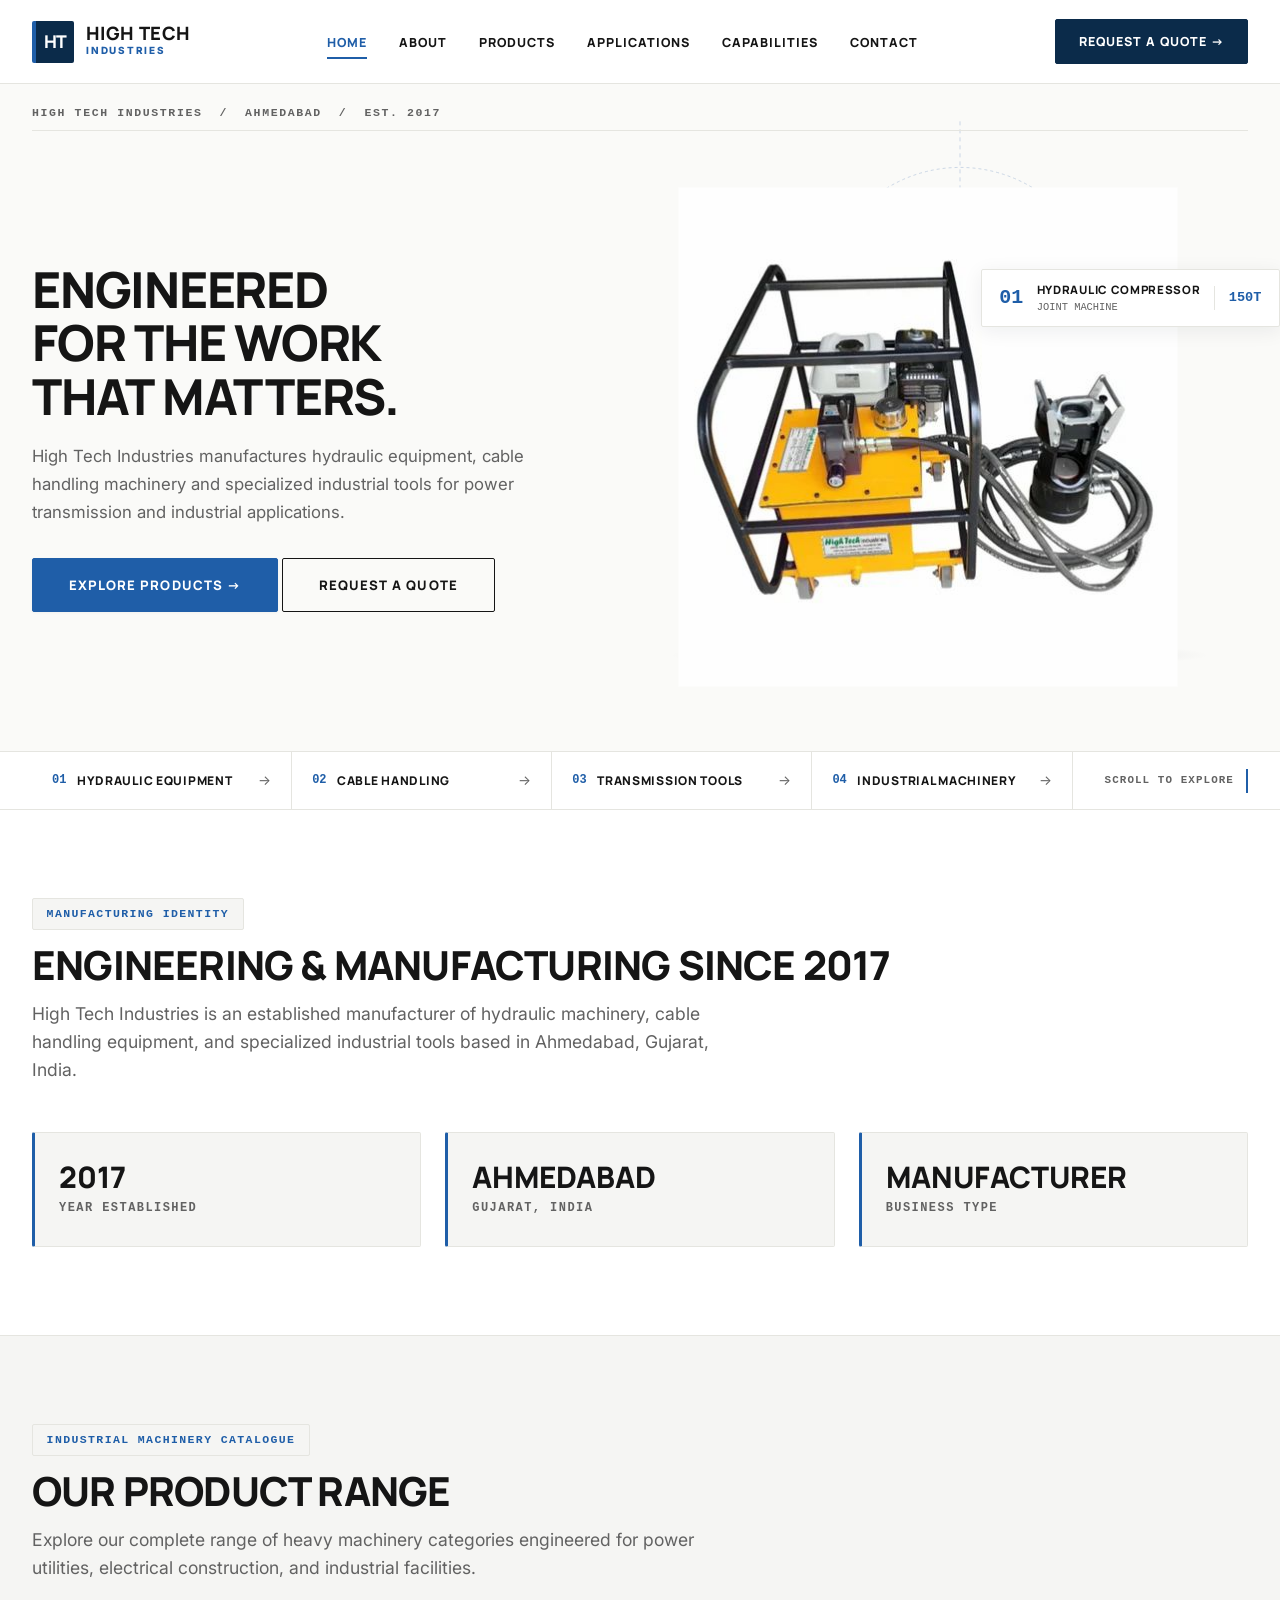
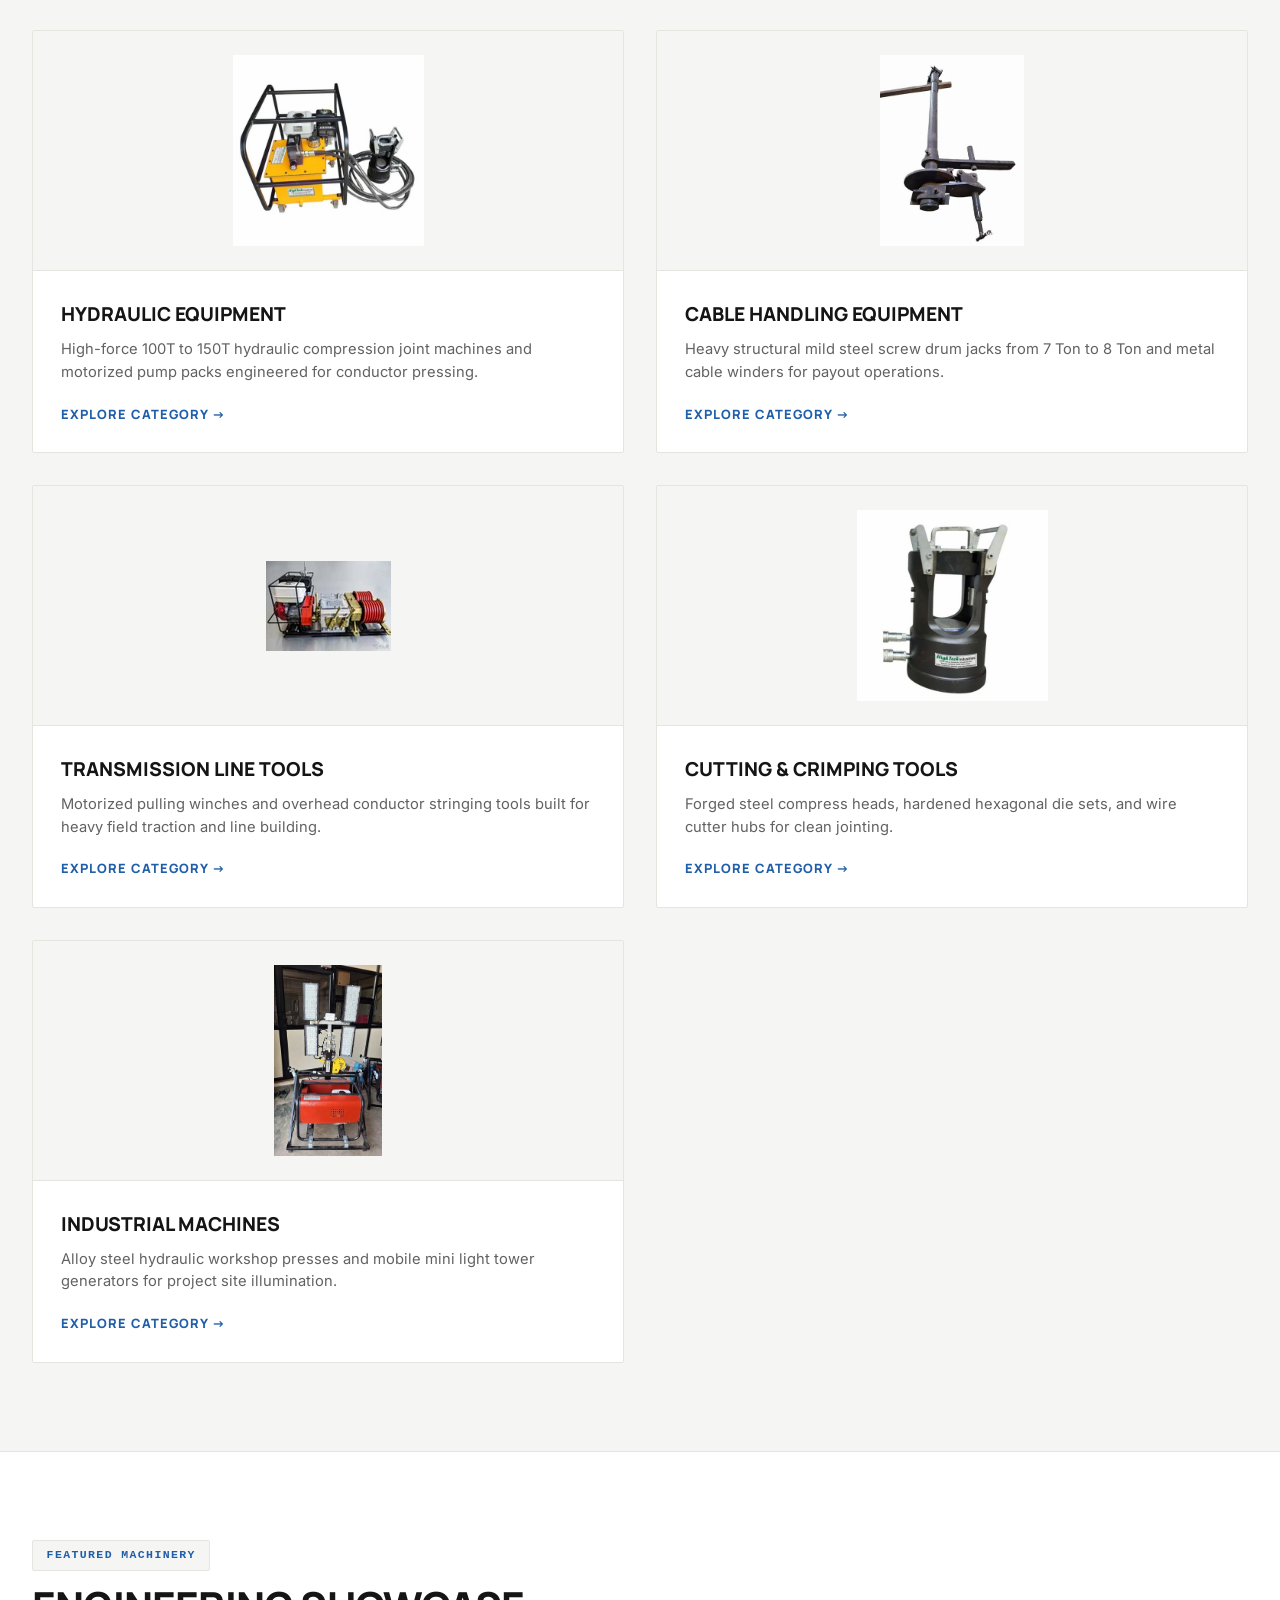
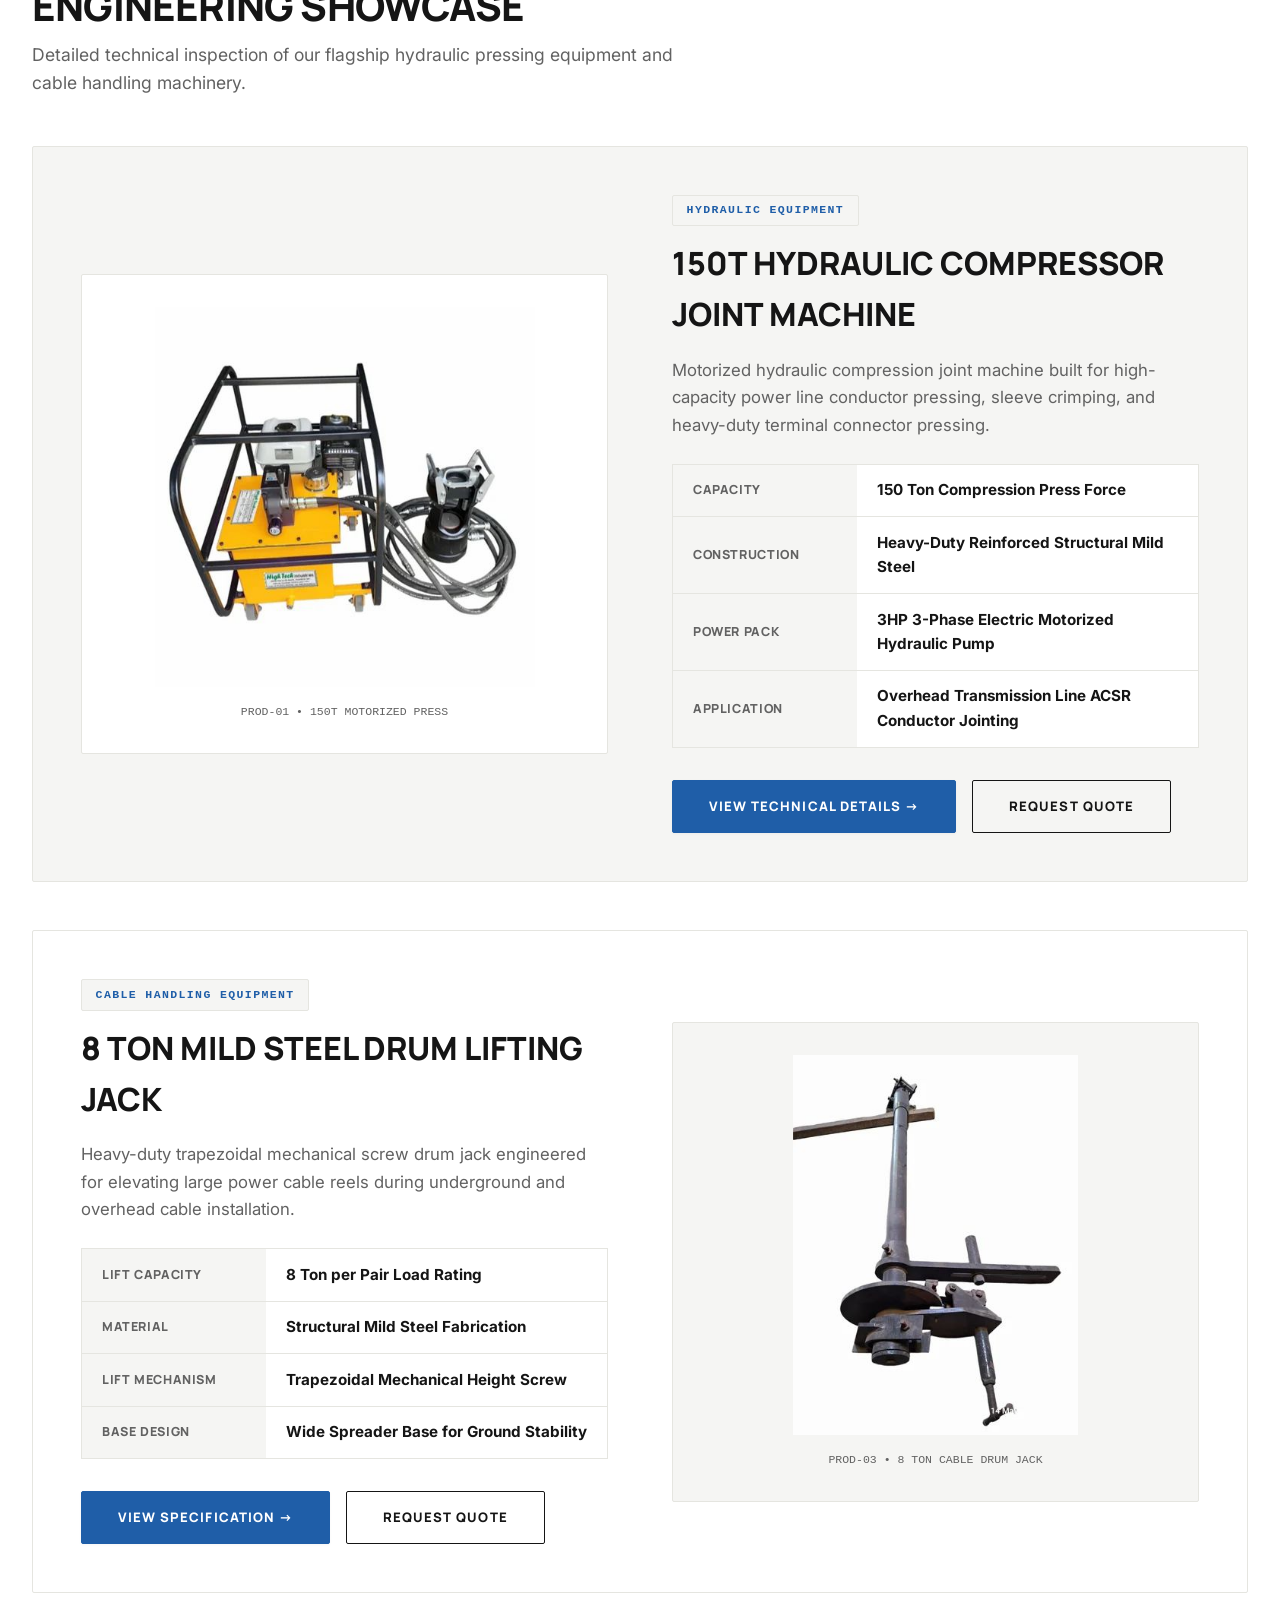
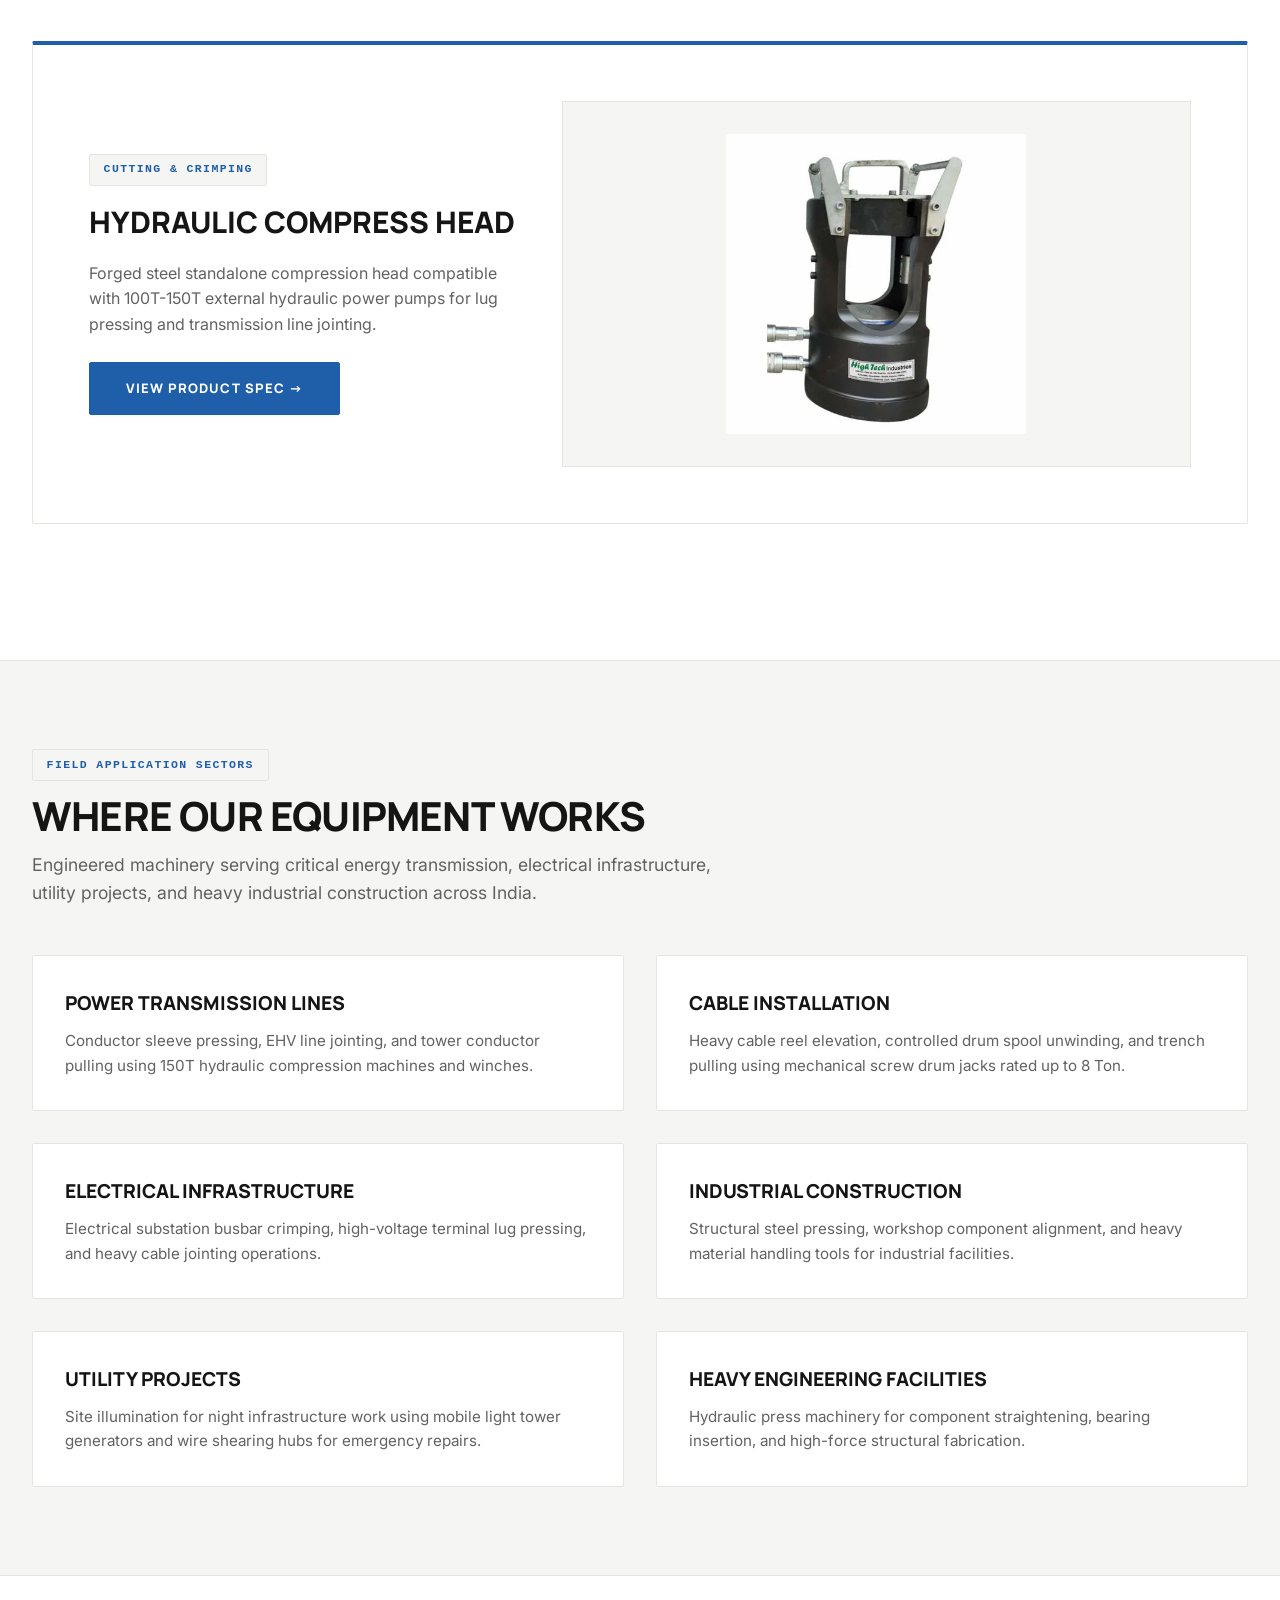
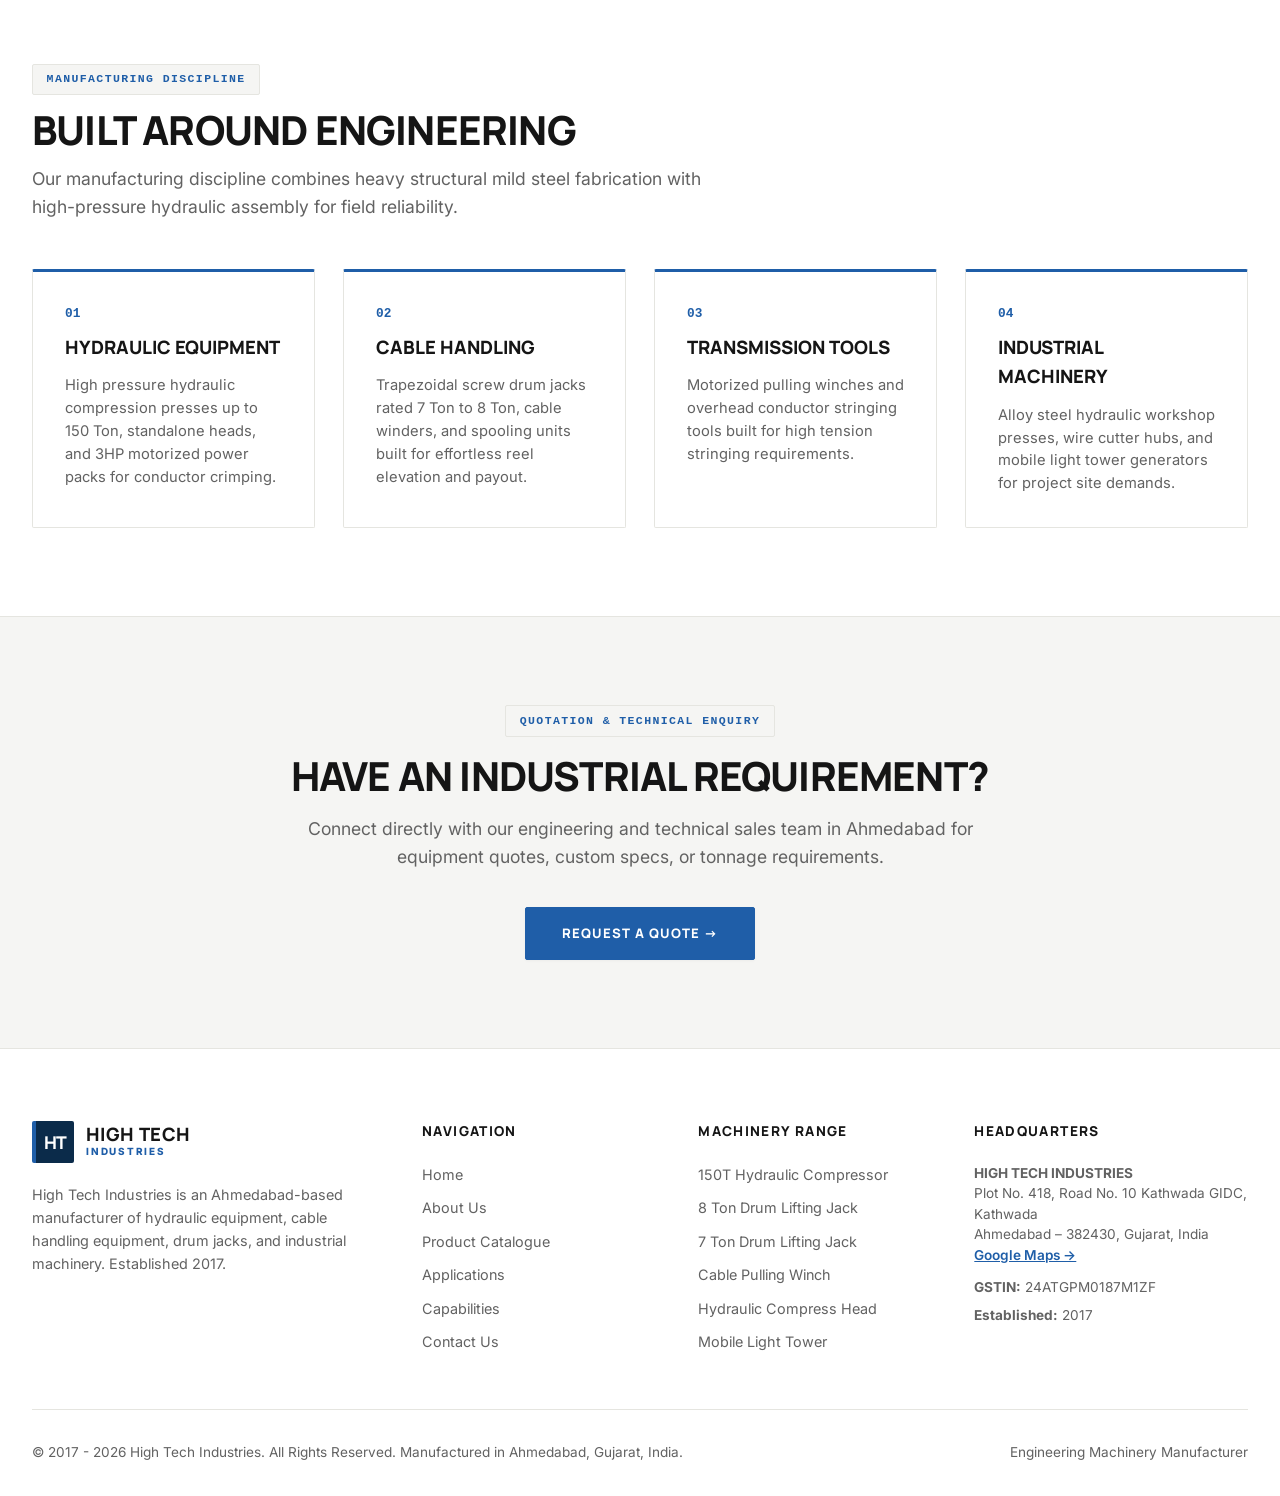
==== commit 679247ba: "Add files via upload" ====
--- a/index.html
+++ b/index.html
@@ -25,7 +25,9 @@
     "taxID": "24ATGPM0187M1ZF",
     "address": {
       "@type": "PostalAddress",
+      "streetAddress": "Plot No. 418, Road No. 10, Kathwada GIDC, Kathwada",
       "addressLocality": "Ahmedabad",
+      "postalCode": "382430",
       "addressRegion": "Gujarat",
       "addressCountry": "India"
     },
@@ -606,9 +608,11 @@
 
         <div>
           <h4 class="footer-col-heading">HEADQUARTERS</h4>
-          <p style="font-size: 0.9rem; color: var(--color-text-grey); line-height: 1.6; margin-bottom: 0.75rem;">
-            <strong>High Tech Industries</strong><br>
-            Ahmedabad, Gujarat, India &bull; 380001
+          <p style="font-size: 0.85rem; color: var(--color-text-grey); line-height: 1.5; margin-bottom: 0.75rem;">
+            <strong>HIGH TECH INDUSTRIES</strong><br>
+            Plot No. 418, Road No. 10 Kathwada GIDC, Kathwada<br>
+            Ahmedabad – 382430, Gujarat, India<br>
+            <a href="https://maps.app.goo.gl/Ev96UvEWRhkf3uhw8" target="_blank" rel="noopener noreferrer" style="color: var(--color-engineering-blue); text-decoration: underline; font-weight: 600;">Google Maps &rarr;</a>
           </p>
           <p style="font-size: 0.85rem; color: var(--color-text-grey); margin-bottom: 0.4rem;">
             <strong>GSTIN:</strong> 24ATGPM0187M1ZF
